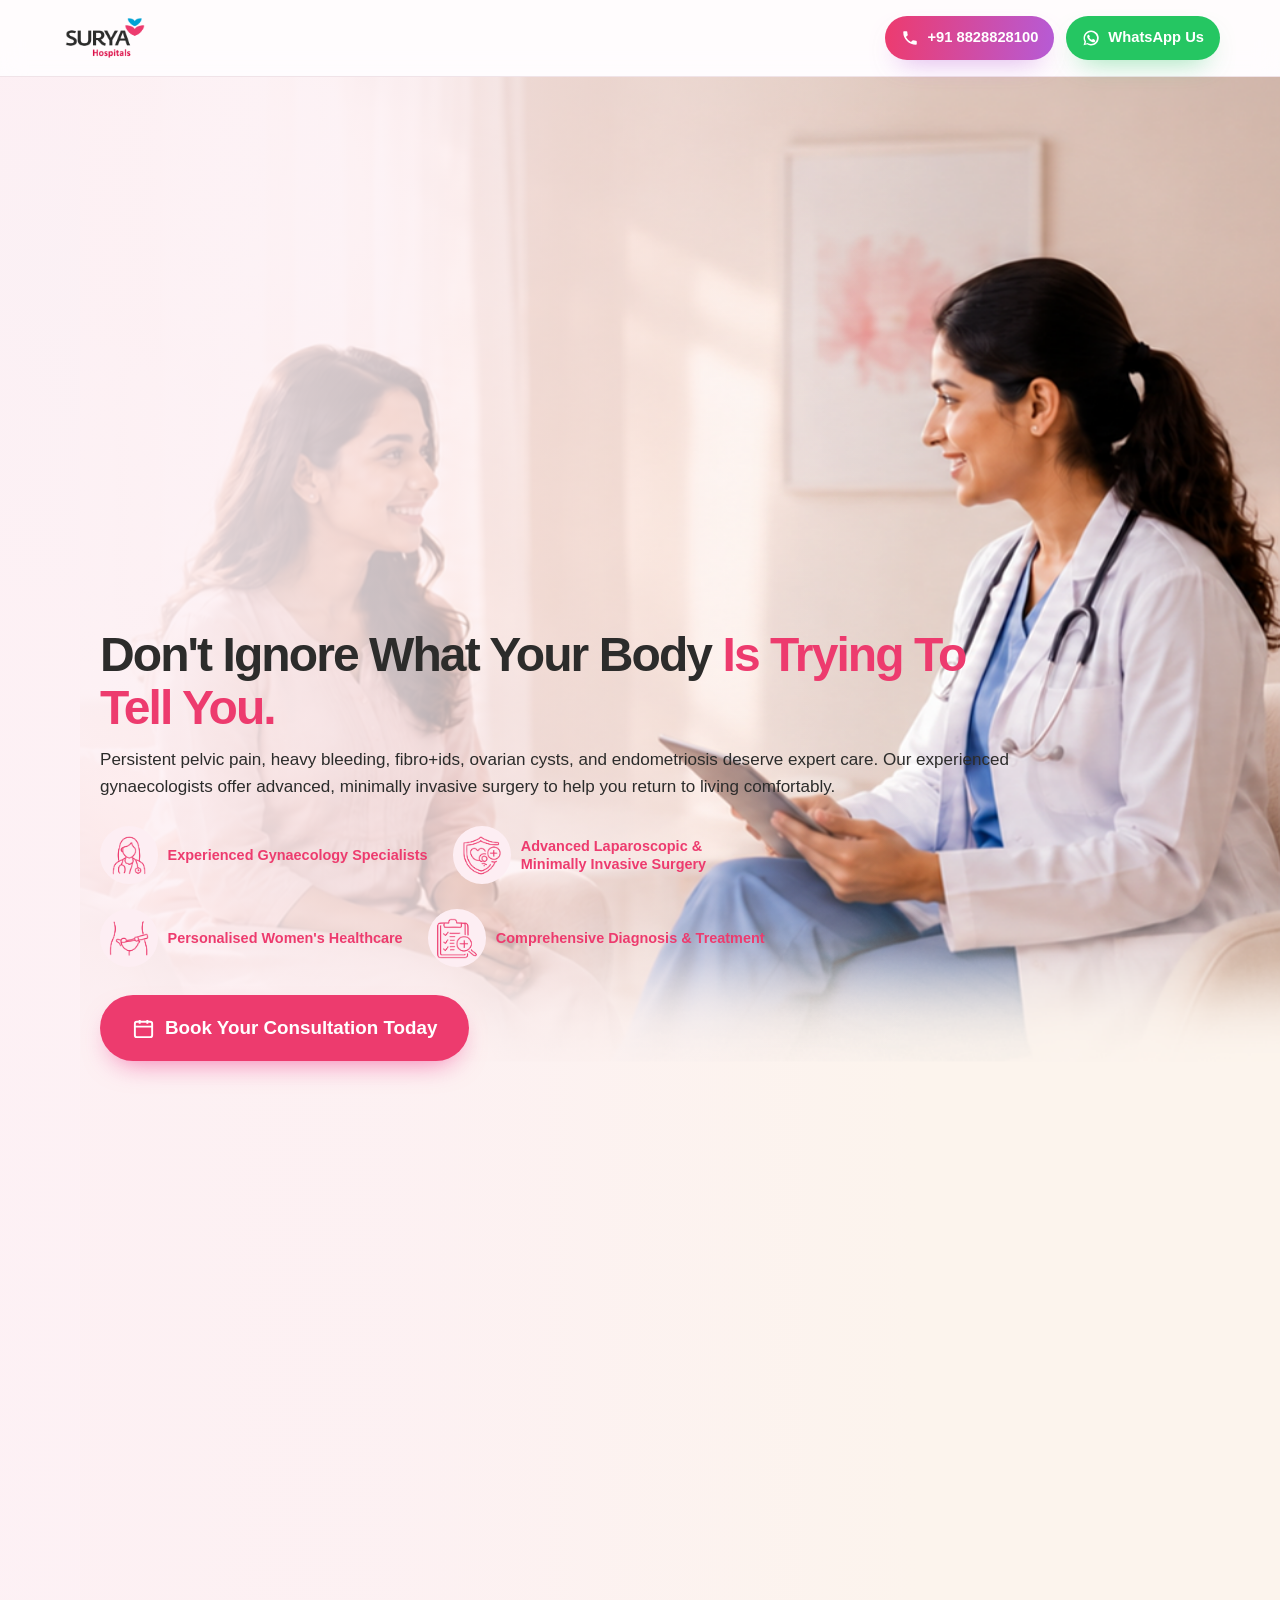
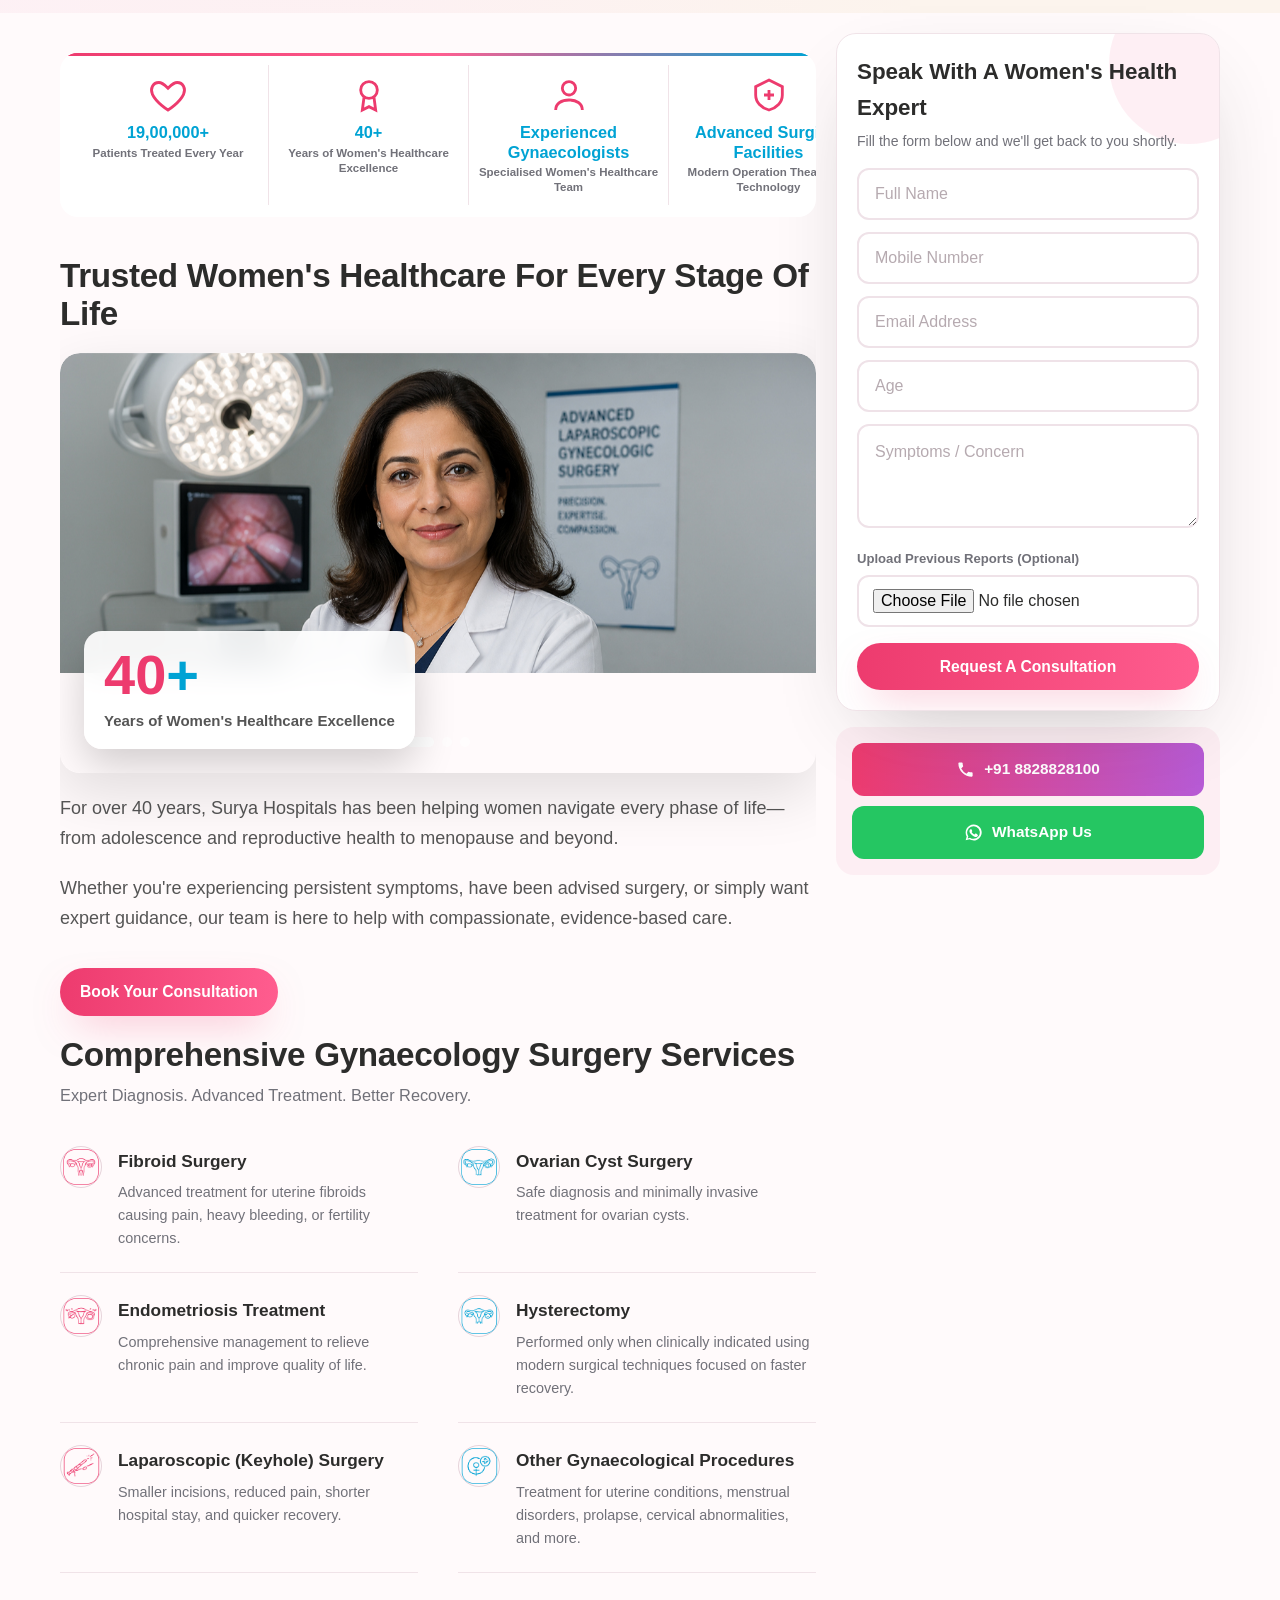
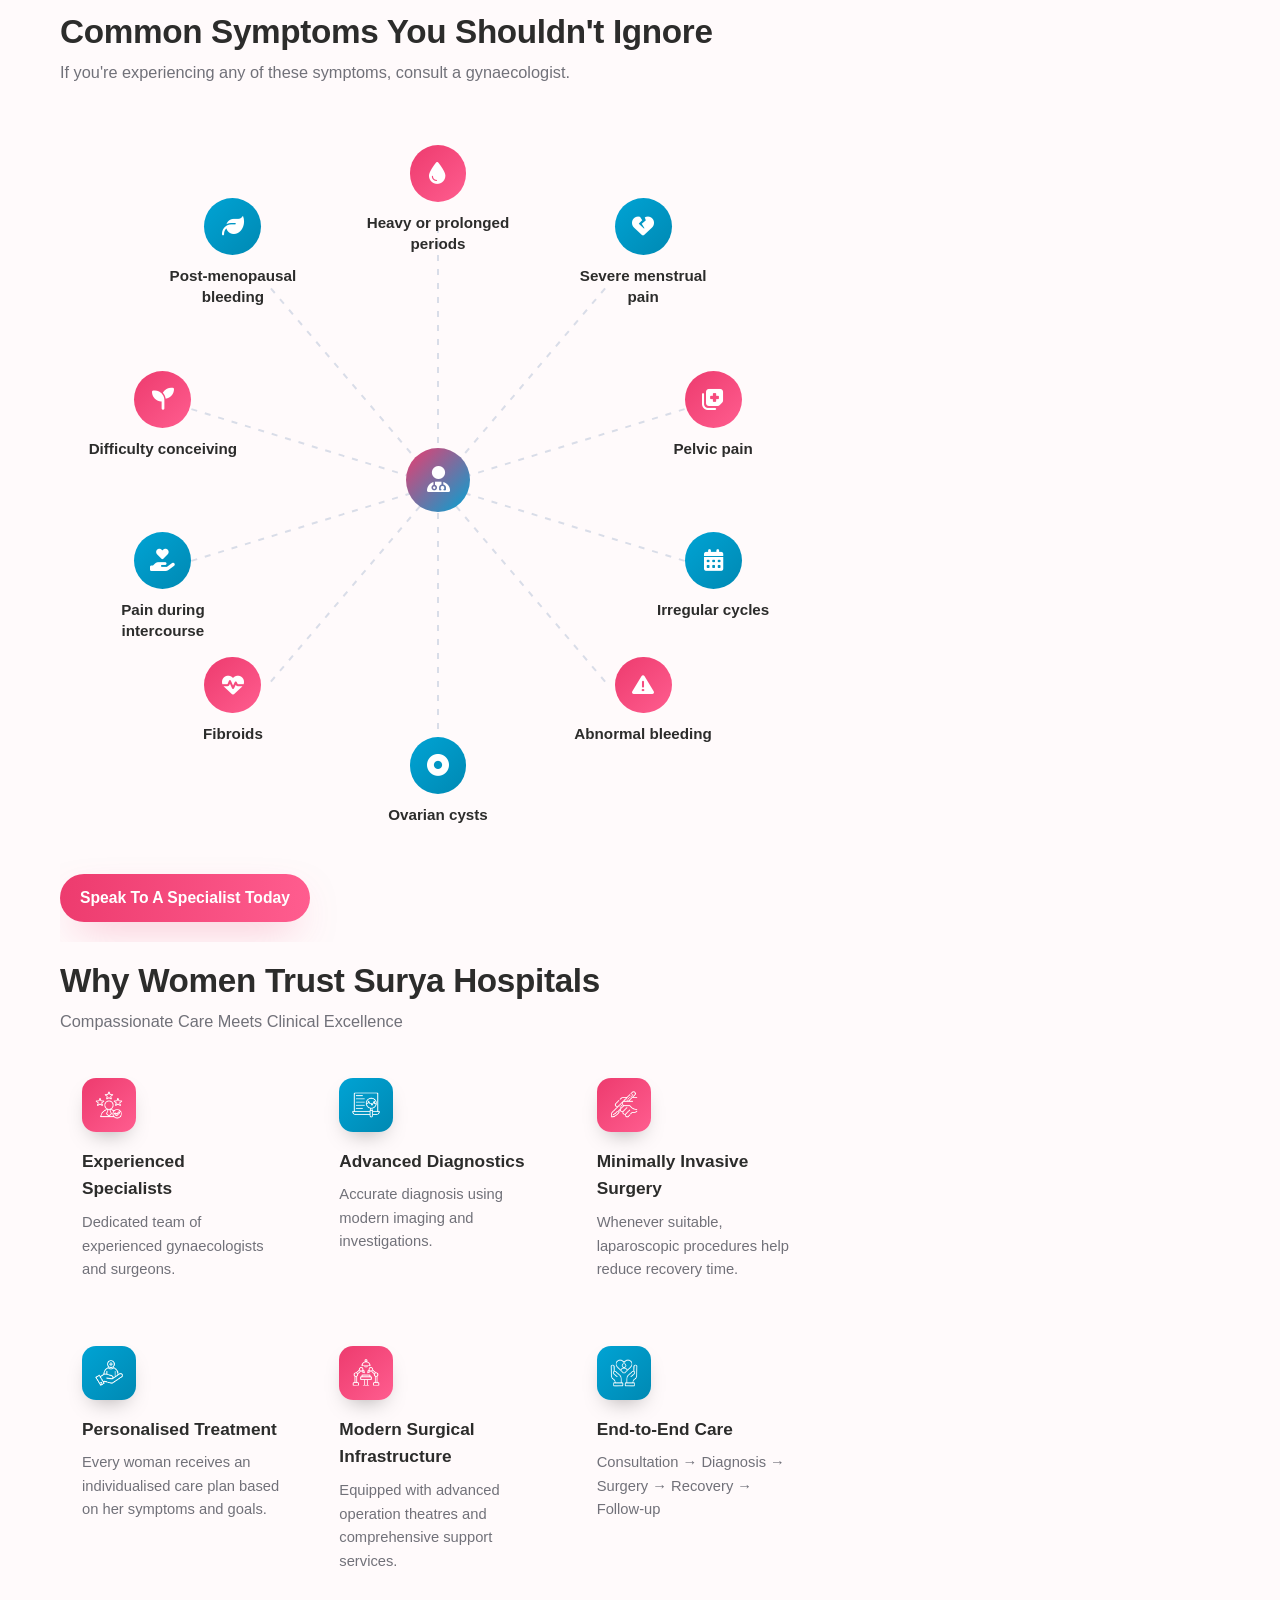
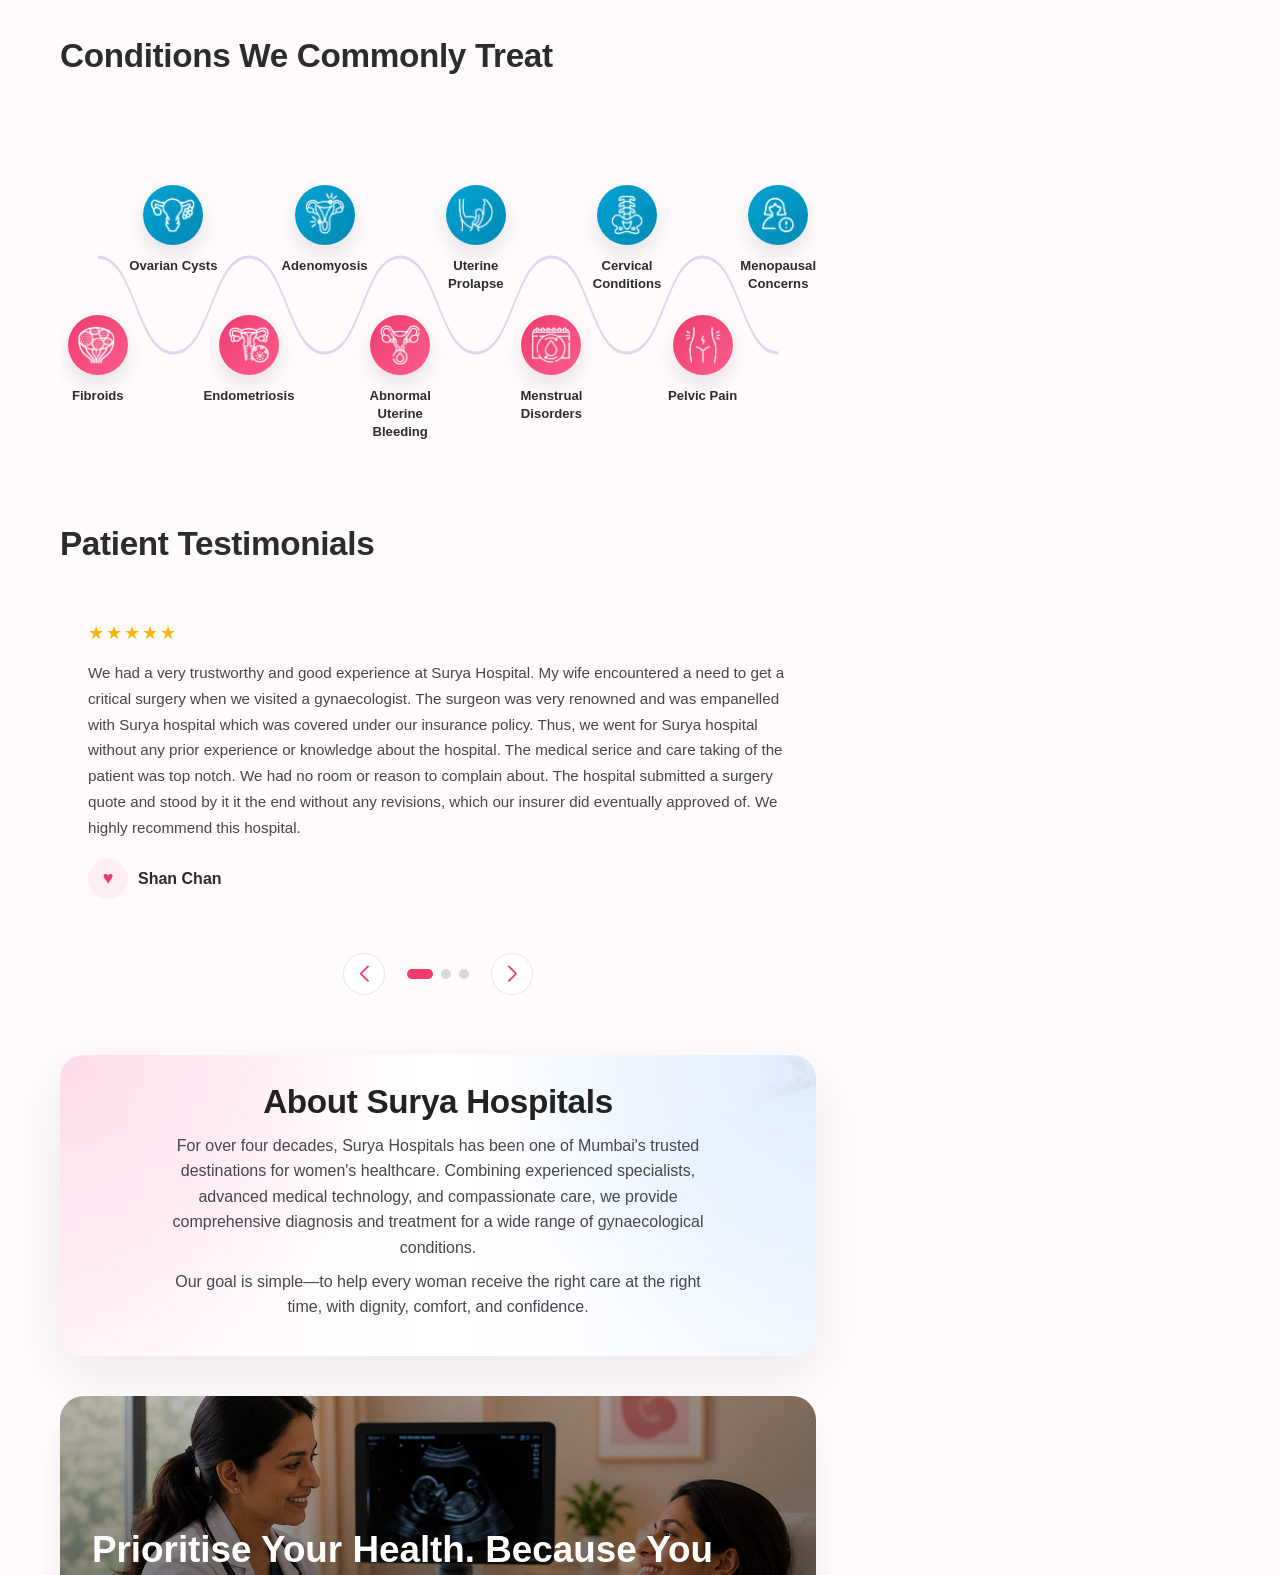
==== gynec-surgery/index.html @ 72f58043 "mobile update" ====
<!DOCTYPE html>
<html lang="en">

<head>
    <meta charset="UTF-8" />
    <meta name="viewport" content="width=device-width, initial-scale=1.0" />
    <title>Surya Hospitals — Gynaecology Surgery in Mumbai</title>
    <meta name="description"
        content="Expert gynaecology surgery at Surya Hospitals Mumbai. Advanced laparoscopic and minimally invasive treatment for fibroids, ovarian cysts, endometriosis and more. Book your consultation." />

    <link rel="preconnect" href="https://fonts.googleapis.com" />
    <link rel="preconnect" href="https://fonts.gstatic.com" crossorigin />
    <link
        href="https://fonts.googleapis.com/css2?family=Fraunces:opsz,wght@9..144,400;9..144,500;9..144,600;9..144,700&family=Plus+Jakarta+Sans:wght@400;500;600;700;800&display=swap"
        rel="stylesheet" />
    <link rel="stylesheet" href="https://cdn.jsdelivr.net/npm/swiper@11/swiper-bundle.min.css" />
    <link rel="stylesheet" href="https://cdnjs.cloudflare.com/ajax/libs/font-awesome/6.7.2/css/all.min.css">
    <link rel="stylesheet" href="css/styles.css" />
</head>

<body>

    <!-- ============ HEADER ============ -->
    <header class="site-header" id="top">
        <div class="container site-header__inner">
            <a href="#top" class="brand" aria-label="Surya Hospitals home">
                <img src="assets/Surya-Logo-Color.png" alt="Surya Hospitals" class="brand__logo"
                    onerror="this.style.display='none';this.nextElementSibling.style.display='flex';" />
                <span class="brand__fallback" aria-hidden="true">SURYA<small>HOSPITALS</small></span>
            </a>

            <div class="site-header__actions">
                <a href="tel:+918828828100" class="hbtn hbtn--call">
                    <svg viewBox="0 0 24 24" fill="currentColor" aria-hidden="true">
                        <path
                            d="M6.6 10.8a15.6 15.6 0 006.6 6.6l2.2-2.2c.3-.3.7-.4 1-.2 1.1.4 2.3.6 3.6.6.6 0 1 .4 1 1V20c0 .6-.4 1-1 1A17 17 0 013 4c0-.6.4-1 1-1h3.4c.6 0 1 .4 1 1 0 1.3.2 2.5.6 3.6.1.4 0 .8-.3 1l-2.1 2.2z" />
                    </svg>
                    <span>+91 8828828100</span>
                </a>
                <a href="https://wa.me/918828828100?text=Hi,%20I%20would%20like%20more%20information%20about%20your%20gynaecology%20services"
                    target="_blank" rel="noopener" class="hbtn hbtn--wa">
                    <svg viewBox="0 0 24 24" fill="currentColor" aria-hidden="true">
                        <path
                            d="M12 2a10 10 0 00-8.6 15l-1.3 4.7 4.8-1.3A10 10 0 1012 2zm0 18a8 8 0 01-4.1-1.1l-.3-.2-2.9.8.8-2.8-.2-.3A8 8 0 1112 20zm4.6-6c-.3-.1-1.5-.7-1.7-.8-.2-.1-.4-.1-.6.1-.2.3-.6.8-.8 1-.1.1-.3.2-.5.1a6.5 6.5 0 01-3.2-2.8c-.2-.4.2-.4.6-1.2.1-.1 0-.3 0-.4l-.8-1.8c-.2-.5-.4-.4-.6-.4h-.5c-.2 0-.4.1-.7.3a3 3 0 00-.9 2.2c0 1.3 1 2.6 1.1 2.7.1.2 1.9 2.9 4.6 4 1.7.7 2.3.8 3.1.7.5-.1 1.5-.6 1.7-1.2.2-.6.2-1.1.1-1.2 0-.1-.2-.2-.4-.3z" />
                    </svg>
                    <span>WhatsApp Us</span>
                </a>
            </div>
        </div>
    </header>

    <!-- ============ HERO ============ -->
    <section class="promo-hero">
        <picture class="promo-hero__media">
            <source media="(max-width: 640px)" srcset="assets/Gynec_Surgery_banner_mobile.png">

            <img class="promo-hero__img" src="assets/Gynec_Surgery_banner.jpg"
                alt="Gynaecology care at Surya Hospitals">
        </picture>
        <div class="promo-hero__scrim"></div>

        <div class="promo-hero__content">
            <h1 class="promo-hero__title">
                Don't Ignore What Your Body
                <span class="promo-hero__title-accent">Is Trying To Tell You.</span>
            </h1>

            <p class="promo-hero__lead">

                Persistent pelvic pain, heavy bleeding, fibro+ids, ovarian cysts, and endometriosis deserve expert care.
                Our experienced gynaecologists offer advanced, minimally invasive surgery to help you return to living
                comfortably.
            </p>





            <ul class="promo-pills" role="list">
                <li class="promo-pill">
                    <span class="promo-pill__icon">
                        <!-- Replace with your own icon: assets/icon-post-delivery.png -->
                        <img src="assets/Surya_Gynaecology_Icons-01.png" alt="" />
                    </span>
                    <span class="promo-pill__body">
                        <span class="promo-pill__val">Experienced Gynaecology Specialists</span>

                    </span>
                </li>

                <li class="promo-pill">
                    <span class="promo-pill__icon">
                        <!-- Replace with your own icon: assets/icon-room-upgrade.png -->
                        <img src="assets/Surya_Gynaecology_Icons-02.png" alt="" />
                    </span>
                    <span class="promo-pill__body">
                        <span class="promo-pill__val">Advanced Laparoscopic &amp; <br> Minimally Invasive Surgery</span>

                    </span>
                </li>

                <li class="promo-pill">
                    <span class="promo-pill__icon">
                        <!-- Replace with your own icon: assets/icon-antenatal.png -->
                        <img src="assets/Surya_Gynaecology_Icons-03.png" alt="" />
                    </span>
                    <span class="promo-pill__body">
                        <span class="promo-pill__val">Personalised Women's Healthcare</span>

                    </span>
                </li>
                <li class="promo-pill">
                    <span class="promo-pill__icon">
                        <!-- Replace with your own icon: assets/icon-antenatal.png -->
                        <img src="assets/Surya_Gynaecology_Icons-04.png" alt="" />
                    </span>
                    <span class="promo-pill__body">
                        <span class="promo-pill__val">Comprehensive Diagnosis &amp; Treatment</span>

                    </span>
                </li>
            </ul>





            <a href="#lead-form" class="promo-hero__cta">
                <svg viewBox="0 0 24 24" fill="none" stroke="currentColor" stroke-width="2" aria-hidden="true">
                    <rect x="3" y="5" width="18" height="16" rx="2" />
                    <path d="M3 10h18M8 3v4M16 3v4" />
                </svg>
                Book Your Consultation Today
            </a>
        </div>
    </section>

    <!-- ============ LAYOUT: content left, sticky form right ============ -->
    <div class="container layout">

        <!-- BOOKING FORM -->
        <aside class="layout__aside">
            <div class="sticky-wrap">
                <div class="form-card" id="lead-form">
                    <div class="form-card__head">
                        <h2 class="form-card__title">Speak With A Women's Health Expert</h2>
                        <p class="form-card__sub">Fill the form below and we'll get back to you shortly.</p>
                    </div>

                    <form id="leadForm" class="lead-form" method="post" action="process.php">
                        <div class="field">
                            <input type="text" name="name" placeholder="Full Name" autocomplete="name" required />
                        </div>
                        <div class="field">
                            <input type="tel" name="phone" placeholder="Mobile Number" inputmode="numeric"
                                autocomplete="tel" pattern="[0-9+\s-]{10,15}" required />
                        </div>
                        <div class="field">
                            <input type="email" name="email" placeholder="Email Address" autocomplete="email"
                                required />
                        </div>
                        <div class="field">
                            <input type="number" name="age" placeholder="Age" min="1" max="120" inputmode="numeric" />
                        </div>
                        <div class="field">
                            <textarea name="symptoms" rows="3" placeholder="Symptoms / Concern"></textarea>
                        </div>
                        <div class="field">
                            <label class="field__label" for="reports">Upload Previous Reports (Optional)</label>
                            <input id="reports" type="file" name="reports" accept=".pdf,.jpg,.jpeg,.png,.doc,.docx" />
                        </div>
                        <button type="submit" name="en" class="btn btn--primary btn--block">Request A
                            Consultation</button>
                    </form>
                </div>

                <div class="contact-stack">
                    <a href="tel:+918828828100" class="contact-btn contact-btn--call">
                        <svg viewBox="0 0 24 24" fill="currentColor" aria-hidden="true">
                            <path
                                d="M6.6 10.8a15.6 15.6 0 006.6 6.6l2.2-2.2c.3-.3.7-.4 1-.2 1.1.4 2.3.6 3.6.6.6 0 1 .4 1 1V20c0 .6-.4 1-1 1A17 17 0 013 4c0-.6.4-1 1-1h3.4c.6 0 1 .4 1 1 0 1.3.2 2.5.6 3.6.1.4 0 .8-.3 1l-2.1 2.2z" />
                        </svg>
                        +91 8828828100
                    </a>
                    <a href="https://wa.me/918828828100?text=Hi,%20I%20would%20like%20more%20information%20about%20your%20gynaecology%20services"
                        target="_blank" rel="noopener" class="contact-btn contact-btn--wa">
                        <svg viewBox="0 0 24 24" fill="currentColor" aria-hidden="true">
                            <path
                                d="M12 2a10 10 0 00-8.6 15l-1.3 4.7 4.8-1.3A10 10 0 1012 2zm0 18a8 8 0 01-4.1-1.1l-.3-.2-2.9.8.8-2.8-.2-.3A8 8 0 1112 20zm4.6-6c-.3-.1-1.5-.7-1.7-.8-.2-.1-.4-.1-.6.1-.2.3-.6.8-.8 1-.1.1-.3.2-.5.1a6.5 6.5 0 01-3.2-2.8c-.2-.4.2-.4.6-1.2.1-.1 0-.3 0-.4l-.8-1.8c-.2-.5-.4-.4-.6-.4h-.5c-.2 0-.4.1-.7.3a3 3 0 00-.9 2.2c0 1.3 1 2.6 1.1 2.7.1.2 1.9 2.9 4.6 4 1.7.7 2.3.8 3.1.7.5-.1 1.5-.6 1.7-1.2.2-.6.2-1.1.1-1.2 0-.1-.2-.2-.4-.3z" />
                        </svg>
                        WhatsApp Us
                    </a>
                </div>
            </div>
        </aside>

        <section class="stats" aria-label="Trusted by women across Mumbai">
            <div class="stat">
                <span class="stat__icon"><svg viewBox="0 0 24 24" fill="none" stroke="currentColor" stroke-width="1.7">
                        <path
                            d="M12 21s-7-4.35-9.33-9.4C1.1 8.1 3 4.5 6.5 4.5 8.7 4.5 10 6 12 8c2-2 3.3-3.5 5.5-3.5 3.5 0 5.4 3.6 3.83 7.1C19 16.65 12 21 12 21z" />
                    </svg></span>
                <span class="stat__content"><span class="stat__num">19,00,000+</span><span class="stat__lbl">Patients
                        Treated Every Year</span></span>
            </div>
            <div class="stat">
                <span class="stat__icon"><svg viewBox="0 0 24 24" fill="none" stroke="currentColor" stroke-width="1.7">
                        <circle cx="12" cy="9" r="5" />
                        <path d="M9 13.5 8 21l4-2 4 2-1-7.5" />
                    </svg></span>
                <span class="stat__content"><span class="stat__num">40+</span><span class="stat__lbl">Years of Women's
                        Healthcare Excellence</span></span>
            </div>
            <div class="stat">
                <span class="stat__icon"><svg viewBox="0 0 24 24" fill="none" stroke="currentColor" stroke-width="1.7">
                        <circle cx="12" cy="8" r="4" />
                        <path d="M4 21c0-4 3.6-6 8-6s8 2 8 6" />
                    </svg></span>
                <span class="stat__content"><span class="stat__num">Experienced Gynaecologists</span><span
                        class="stat__lbl">Specialised Women's Healthcare Team</span></span>
            </div>
            <div class="stat">
                <span class="stat__icon"><svg viewBox="0 0 24 24" fill="none" stroke="currentColor" stroke-width="1.7">
                        <path d="M12 3l8 4v5c0 4.4-3.4 7.7-8 9-4.6-1.3-8-4.6-8-9V7l8-4z" />
                        <path d="M12 9v6M9 12h6" />
                    </svg></span>
                <span class="stat__content"><span class="stat__num">Advanced Surgical Facilities</span><span
                        class="stat__lbl">Modern Operation Theatres &amp; Technology</span></span>
            </div>
            <div class="stat">
                <span class="stat__icon"><svg viewBox="0 0 24 24" fill="none" stroke="currentColor" stroke-width="1.7">
                        <path
                            d="M12 21s-7-4.35-9.33-9.4C1.1 8.1 3 4.5 6.5 4.5 8.7 4.5 10 6 12 8c2-2 3.3-3.5 5.5-3.5 3.5 0 5.4 3.6 3.83 7.1C19 16.65 12 21 12 21z" />
                    </svg></span>
                <span class="stat__content"><span class="stat__num">Personalised Treatment Plans</span><span
                        class="stat__lbl">Because Every Woman Is Different</span></span>
            </div>
            <div class="stat">
                <span class="stat__icon"><svg viewBox="0 0 24 24" fill="none" stroke="currentColor" stroke-width="1.7">
                        <circle cx="12" cy="12" r="9" />
                        <path d="M8 12l2.5 2.5L16 9" />
                    </svg></span>
                <span class="stat__content"><span class="stat__num">Comprehensive Care</span><span
                        class="stat__lbl">Diagnosis • Surgery • Recovery</span></span>
            </div>
        </section>
        <!-- TRUSTED FOR EVERY STAGE -->
        <section class="block bg-host" id="about-stage">
            <img src="assets/Surya Logo-05.png" class="bg-item bg-item-2" alt="" aria-hidden="true"
                onerror="this.remove()">

            <h2 class="section-title">Trusted Women's Healthcare For Every Stage Of Life</h2>

            <div class="why-grid">
                <div class="why-media">
                    <div class="swiper whySwiper">
                        <div class="swiper-wrapper">
                            <div class="swiper-slide">
                                <img src="assets/Gynec_Surgery_banner_images_1.jpg"
                                    alt="Women's healthcare at Surya Hospitals"
                                    onerror="if(!this.dataset.fb){this.dataset.fb=1;this.src='https://picsum.photos/seed/gyn1/1000/720';}" />
                            </div>
                            <div class="swiper-slide">
                                <img src="assets/Gynec_Surgery_banner_images_2.jpg" alt="Gynaecology consultation"
                                    onerror="if(!this.dataset.fb){this.dataset.fb=1;this.src='https://picsum.photos/seed/gyn2/1000/720';}" />
                            </div>
                            <div class="swiper-slide">
                                <img src="assets/Gynec_Surgery_banner_images_3.jpg" alt="Surgical care"
                                    onerror="if(!this.dataset.fb){this.dataset.fb=1;this.src='https://picsum.photos/seed/gyn3/1000/720';}" />
                            </div>
                        </div>
                        <div class="swiper-pagination why-pagination"></div>
                    </div>
                    <div class="why-media__badge">
                        <span class="why-media__big">40<span>+</span></span>
                        <span class="why-media__cap">Years of Women's Healthcare Excellence</span>
                    </div>
                </div>

                <div class="why-copy">
                    <p class="prose">For over 40 years, Surya Hospitals has been helping women navigate every phase of
                        life—from adolescence and reproductive health to menopause and beyond.</p>
                    <p class="prose">Whether you're experiencing persistent symptoms, have been advised surgery, or
                        simply
                        want expert guidance, our team is here to help with compassionate, evidence-based care.</p>
                </div>
            </div>
        </section>

        <!-- TRUST STATS -->


        <div class="" style="margin-top: -25px;">
            <a href="#lead-form" class="btn btn--primary cta-left js-scroll">Book Your Consultation</a>
        </div>

        <!-- SERVICES -->
        <section class="block" id="services">
            <h2 class="section-title">Comprehensive Gynaecology Surgery Services</h2>
            <p class="section-sub">Expert Diagnosis. Advanced Treatment. Better Recovery.</p>

            <div class="services-list">
                <article class="service-row">
                    <span class="service-row__icon">
                        <img src="assets/icon-07.png" alt="Fibroid Surgery Icon"
                            style="width:52px;height:52px;object-fit:contain;display:block;">
                    </span>

                    <div class="service-row__body">
                        <h3>Fibroid Surgery</h3>
                        <p>Advanced treatment for uterine fibroids causing pain, heavy bleeding, or fertility concerns.
                        </p>
                    </div>
                </article>

                <article class="service-row">
                    <span class="service-row__icon">
                        <img src="assets/icon-08.png" alt="Ovarian Cyst Surgery Icon"
                            style="width:52px;height:52px;object-fit:contain;display:block;">
                    </span>

                    <div class="service-row__body">
                        <h3>Ovarian Cyst Surgery</h3>
                        <p>Safe diagnosis and minimally invasive treatment for ovarian cysts.</p>
                    </div>
                </article>

                <article class="service-row">
                    <span class="service-row__icon">
                        <img src="assets/icon-09.png" alt="Endometriosis Treatment Icon"
                            style="width:52px;height:52px;object-fit:contain;display:block;">
                    </span>

                    <div class="service-row__body">
                        <h3>Endometriosis Treatment</h3>
                        <p>Comprehensive management to relieve chronic pain and improve quality of life.</p>
                    </div>
                </article>

                <article class="service-row">
                    <span class="service-row__icon">
                        <img src="assets/icon-10.png" alt="Hysterectomy Icon"
                            style="width:52px;height:52px;object-fit:contain;display:block;">
                    </span>

                    <div class="service-row__body">
                        <h3>Hysterectomy</h3>
                        <p>Performed only when clinically indicated using modern surgical techniques focused on faster
                            recovery.</p>
                    </div>
                </article>

                <article class="service-row">
                    <span class="service-row__icon">
                        <img src="assets/icon-11.png" alt="Laparoscopic Surgery Icon"
                            style="width:52px;height:52px;object-fit:contain;display:block;">
                    </span>

                    <div class="service-row__body">
                        <h3>Laparoscopic (Keyhole) Surgery</h3>
                        <p>Smaller incisions, reduced pain, shorter hospital stay, and quicker recovery.</p>
                    </div>
                </article>

                <article class="service-row">
                    <span class="service-row__icon">
                        <img src="assets/icon-12.png" alt="Other Gynaecological Procedures Icon"
                            style="width:52px;height:52px;object-fit:contain;display:block;">
                    </span>

                    <div class="service-row__body">
                        <h3>Other Gynaecological Procedures</h3>
                        <p>Treatment for uterine conditions, menstrual disorders, prolapse, cervical abnormalities, and
                            more.</p>
                    </div>
                </article>
            </div>
        </section>

        <!-- COMMON SYMPTOMS -->
        <!-- Font Awesome -->
        <link rel="stylesheet" href="https://cdnjs.cloudflare.com/ajax/libs/font-awesome/6.7.2/css/all.min.css">

        <section class="block symptoms-radial" id="symptoms">


            <h2 class="section-title">
                Common Symptoms You Shouldn't Ignore
            </h2>

            <p class="section-sub">
                If you're experiencing any of these symptoms, consult a gynaecologist.
            </p>

            <div class="radial-wrapper">

                <!-- SVG CONNECTORS -->
                <svg class="radial-lines" viewBox="0 0 700 700">

                    <line x1="350" y1="350" x2="350" y2="90" />
                    <line x1="350" y1="350" x2="520" y2="150" />
                    <line x1="350" y1="350" x2="610" y2="270" />
                    <line x1="350" y1="350" x2="610" y2="430" />
                    <line x1="350" y1="350" x2="520" y2="550" />

                    <line x1="350" y1="350" x2="350" y2="610" />
                    <line x1="350" y1="350" x2="180" y2="550" />
                    <line x1="350" y1="350" x2="90" y2="430" />
                    <line x1="350" y1="350" x2="90" y2="270" />
                    <line x1="350" y1="350" x2="180" y2="150" />

                </svg>

                <!-- CENTER -->


                <div class="center-node">
                    <div class="center-icon">
                        <i class="fa-solid fa-user-doctor"></i>
                    </div>
                    <!-- <h3>Consult A Specialist</h3>
                    <p>We're here to help</p> -->
                </div>

                <!-- 1 -->

                <div class="symptom s1">
                    <div class="icon pink">
                        <i class="fa-solid fa-droplet"></i>
                    </div>
                    <span>Heavy or prolonged periods</span>
                </div>

                <!--2-->

                <div class="symptom s2">
                    <div class="icon blue">
                        <i class="fa-solid fa-heart-crack"></i>
                    </div>
                    <span>Severe menstrual pain</span>
                </div>

                <!--3-->

                <div class="symptom s3">
                    <div class="icon pink">
                        <i class="fa-solid fa-notes-medical"></i>
                    </div>
                    <span>Pelvic pain</span>
                </div>

                <!--4-->

                <div class="symptom s4">
                    <div class="icon blue">
                        <i class="fa-solid fa-calendar-days"></i>
                    </div>
                    <span>Irregular cycles</span>
                </div>

                <!--5-->

                <div class="symptom s5">
                    <div class="icon pink">
                        <i class="fa-solid fa-triangle-exclamation"></i>
                    </div>
                    <span>Abnormal bleeding</span>
                </div>

                <!--6-->

                <div class="symptom s6">
                    <div class="icon blue">
                        <i class="fa-solid fa-circle-dot"></i>
                    </div>
                    <span>Ovarian cysts</span>
                </div>

                <!--7-->

                <div class="symptom s7">
                    <div class="icon pink">
                        <i class="fa-solid fa-heart-pulse"></i>
                    </div>
                    <span>Fibroids</span>
                </div>

                <!--8-->

                <div class="symptom s8">
                    <div class="icon blue">
                        <i class="fa-solid fa-hand-holding-heart"></i>
                    </div>
                    <span>Pain during intercourse</span>
                </div>

                <!--9-->

                <div class="symptom s9">
                    <div class="icon pink">
                        <i class="fa-solid fa-seedling"></i>
                    </div>
                    <span>Difficulty conceiving</span>
                </div>

                <!--10-->

                <div class="symptom s10">
                    <div class="icon blue">
                        <i class="fa-solid fa-leaf"></i>
                    </div>
                    <span>Post-menopausal bleeding</span>
                </div>

            </div>

            <a href="#lead-form" class="btn btn--primary js-scroll" style="margin-top:-25px;">
                Speak To A Specialist Today
            </a>

        </section>

        <!-- WHY WOMEN TRUST -->
        <section class="block" id="why-trust">
            <h2 class="section-title">Why Women Trust Surya Hospitals</h2>
            <p class="section-sub">Compassionate Care Meets Clinical Excellence</p>
            <div class="trust-grid">
                <article class="trust-card">
                    <span class="trust-card__icon">
                        <img src="assets/white_icons-01.png" alt="Experienced Specialists"
                            style="width:32px;height:32px;object-fit:contain;display:block;">
                    </span>
                    <h3>Experienced Specialists</h3>
                    <p>Dedicated team of experienced gynaecologists and surgeons.</p>
                </article>

                <article class="trust-card">
                    <span class="trust-card__icon">
                        <img src="assets/white_icons-02.png" alt="Advanced Diagnostics"
                            style="width:32px;height:32px;object-fit:contain;display:block;">
                    </span>
                    <h3>Advanced Diagnostics</h3>
                    <p>Accurate diagnosis using modern imaging and investigations.</p>
                </article>

                <article class="trust-card">
                    <span class="trust-card__icon">
                        <img src="assets/white_icons-03.png" alt="Minimally Invasive Surgery"
                            style="width:32px;height:32px;object-fit:contain;display:block;">
                    </span>
                    <h3>Minimally Invasive Surgery</h3>
                    <p>Whenever suitable, laparoscopic procedures help reduce recovery time.</p>
                </article>

                <article class="trust-card">
                    <span class="trust-card__icon">
                        <img src="assets/white_icons-04.png" alt="Personalised Treatment"
                            style="width:32px;height:32px;object-fit:contain;display:block;">
                    </span>
                    <h3>Personalised Treatment</h3>
                    <p>Every woman receives an individualised care plan based on her symptoms and goals.</p>
                </article>

                <article class="trust-card">
                    <span class="trust-card__icon">
                        <img src="assets/white_icons-05.png" alt="Modern Surgical Infrastructure"
                            style="width:32px;height:32px;object-fit:contain;display:block;">
                    </span>
                    <h3>Modern Surgical Infrastructure</h3>
                    <p>Equipped with advanced operation theatres and comprehensive support services.</p>
                </article>

                <article class="trust-card">
                    <span class="trust-card__icon">
                        <img src="assets/white_icons-06.png" alt="End-to-End Care"
                            style="width:32px;height:32px;object-fit:contain;display:block;">
                    </span>
                    <h3>End-to-End Care</h3>
                    <p>Consultation → Diagnosis → Surgery → Recovery → Follow-up</p>
                </article>
            </div>
        </section>

        <!-- CONDITIONS -->
        <!-- Font Awesome -->
        <link rel="stylesheet" href="https://cdnjs.cloudflare.com/ajax/libs/font-awesome/6.7.2/css/all.min.css" />

        <section class="block conditions-section" id="conditions">

            <h2 class="section-title">Conditions We Commonly Treat</h2>

            <div class="conditions-flow">
                <svg class="wave-line" viewBox="0 0 1000 200" preserveAspectRatio="none">
                    <path d="M50,70 C100,70 100,130 150,130 C200,130 200,70 250,70
                 C300,70 300,130 350,130 C400,130 400,70 450,70
                 C500,70 500,130 550,130 C600,130 600,70 650,70
                 C700,70 700,130 750,130 C800,130 800,70 850,70
                 C900,70 900,130 950,130" />
                </svg>

                <div class="condition-item">
                    <div class="condition-icon pink">
                        <img src="assets/Conditions_Icons-13.png" alt="Fibroids"
                            style="width:52px;height:52px;object-fit:contain;display:block;">
                    </div>
                    <h4>Fibroids</h4>
                </div>

                <div class="condition-item">
                    <div class="condition-icon blue">
                        <img src="assets/Conditions_Icons-14.png" alt="Ovarian Cysts"
                            style="width:52px;height:52px;object-fit:contain;display:block;">
                    </div>
                    <h4>Ovarian Cysts</h4>
                </div>

                <div class="condition-item">
                    <div class="condition-icon pink">
                        <img src="assets/Conditions_Icons-15.png" alt="Endometriosis"
                            style="width:52px;height:52px;object-fit:contain;display:block;">
                    </div>
                    <h4>Endometriosis</h4>
                </div>

                <div class="condition-item">
                    <div class="condition-icon blue">
                        <img src="assets/Conditions_Icons-16.png" alt="Adenomyosis"
                            style="width:52px;height:52px;object-fit:contain;display:block;">
                    </div>
                    <h4>Adenomyosis</h4>
                </div>

                <div class="condition-item">
                    <div class="condition-icon pink">
                        <img src="assets/Conditions_Icons-17.png" alt="Abnormal Uterine Bleeding"
                            style="width:52px;height:52px;object-fit:contain;display:block;">
                    </div>
                    <h4>Abnormal Uterine Bleeding</h4>
                </div>

                <div class="condition-item">
                    <div class="condition-icon blue">
                        <img src="assets/Conditions_Icons-18.png" alt="Uterine Prolapse"
                            style="width:52px;height:52px;object-fit:contain;display:block;">
                    </div>
                    <h4>Uterine Prolapse</h4>
                </div>

                <div class="condition-item">
                    <div class="condition-icon pink">
                        <img src="assets/Conditions_Icons-19.png" alt="Menstrual Disorders"
                            style="width:52px;height:52px;object-fit:contain;display:block;">
                    </div>
                    <h4>Menstrual Disorders</h4>
                </div>

                <div class="condition-item">
                    <div class="condition-icon blue">
                        <img src="assets/Conditions_Icons-20.png" alt="Cervical Conditions"
                            style="width:52px;height:52px;object-fit:contain;display:block;">
                    </div>
                    <h4>Cervical Conditions</h4>
                </div>

                <div class="condition-item">
                    <div class="condition-icon pink">
                        <img src="assets/Conditions_Icons-21.png" alt="Pelvic Pain"
                            style="width:52px;height:52px;object-fit:contain;display:block;">
                    </div>
                    <h4>Pelvic Pain</h4>
                </div>

                <div class="condition-item">
                    <div class="condition-icon blue">
                        <img src="assets/Conditions_Icons-22.png" alt="Menopausal Concerns"
                            style="width:52px;height:52px;object-fit:contain;display:block;">
                    </div>
                    <h4>Menopausal Concerns</h4>
                </div>
            </div>

        </section>

        <!-- TESTIMONIALS -->
        <section class="block bg-host bg-host--dark" id="testimonials">
            <img src="assets/Surya Logo-04.png" class="bg-item bg-item-4" alt="" aria-hidden="true"
                onerror="this.remove()">

            <h2 class="section-title">Patient Testimonials</h2>

            <div class="swiper testimonialSwiper">
                <div class="swiper-wrapper">
                    <div class="swiper-slide">
                        <article class="tcard">
                            <div class="tcard__stars">★★★★★</div>
                            <blockquote class="testimonial-text">
                                We had a very trustworthy and good experience at Surya Hospital. My wife encountered a
                                need to get a critical surgery when we visited a gynaecologist. The surgeon was very
                                renowned and was empanelled with Surya hospital which was covered under our insurance
                                policy. Thus, we went for Surya hospital without any prior experience or knowledge about
                                the hospital. The medical serice and care taking of the patient was top notch. We had no
                                room or reason to complain about. The hospital submitted a surgery quote and stood by it
                                it the end without any revisions, which our insurer did eventually approved of. We
                                highly recommend this hospital.
                            </blockquote>
                            <figcaption>
                                <span class="tcard__avatar">♥</span>
                                Shan Chan
                            </figcaption>
                        </article>
                    </div>
                    <div class="swiper-slide">
                        <article class="tcard">
                            <div class="tcard__stars">★★★★★</div>
                            <blockquote class="testimonial-text">
                                Had the most amazing experience delivering my baby with Dr. Ami Surti. She’s fabulous at
                                her work and treat her patients like family. Me and my husband were always given right
                                direction right from conception, the whole journey was smooth and exciting for us.
                                Highly recommend her if you’re planning to conceive or looking for a gynaecologist
                            </blockquote>
                            <figcaption>
                                <span class="tcard__avatar">♥</span>
                                Manisha Khandelwal
                            </figcaption>
                        </article>
                    </div>
                    <div class="swiper-slide">
                        <article class="tcard">
                            <div class="tcard__stars">★★★★★</div>
                            <blockquote class="testimonial-text">
                                I had a wonderful experience with Dr. Ami at Surya Hospital throughput my pregnancy and
                                delivery. Her medical expertise along with compassion made me feel at ease throughout my
                                pregnancy. Her team at Surya Hospital was also very good and helped create a positive
                                birth experience for me. I am so grateful to have had her as my doctor and would highly
                                recommend her to anyone looking for an outstanding gynaecologist."
                            </blockquote>
                            <figcaption>
                                <span class="tcard__avatar">♥</span>
                                Aashlesha Pednekar
                            </figcaption>
                        </article>
                    </div>
                </div>

                <div class="testimonial-nav">
                    <div class="swiper-button-prev"></div>
                    <div class="swiper-pagination"></div>
                    <div class="swiper-button-next"></div>
                </div>
            </div>
        </section>

        <!-- FAQ -->


        <!-- ABOUT -->
        <section class="promise" id="about">
            <img src="assets/website banner image.jpg" class="bg-item bg-item-3" alt="" aria-hidden="true"
                onerror="this.remove()">
            <h2 class="section-title section-title--light">About Surya Hospitals</h2>
            <p class="promise__text">For over four decades, Surya Hospitals has been one of Mumbai's trusted
                destinations
                for women's healthcare. Combining experienced specialists, advanced medical technology, and
                compassionate
                care, we provide comprehensive diagnosis and treatment for a wide range of gynaecological conditions.
            </p>
            <p class="promise__text">Our goal is simple—to help every woman receive the right care at the right time,
                with
                dignity, comfort, and confidence.</p>
        </section>

        <!-- FINAL CTA -->

        <section class=" journey" style="margin-bottom: 36px;">
            <img src="assets/Gynec_Surgery_banner_images_5.jpg" alt="Surya Hospitals maternity facility"
                onerror="if(!this.dataset.fb){this.dataset.fb=1;this.src='https://picsum.photos/seed/suryajourney/1200/520';}else{this.remove();}" />
            <div class="journey__overlay">
                <h2>Prioritise Your Health. Because You Matter Too.</h2>
                <p>Don't ignore persistent symptoms or postpone your health. <br>
                    Schedule your consultation with our experienced gynaecology specialists and take
                    the
                    first step towards better health.
                </p>
                <a href="#lead-form" class="btn btn--primary js-scroll" style="display:block;width:fit-content;">
                    Book Your Consultation Today
                </a>
            </div>
        </section>


        <div class="faq-list">
            <details class="faq-item" name="faq" open>
                <summary>When should I consult a gynaecologist?</summary>
                <div class="faq-answer">
                    <p>If you experience persistent pelvic pain, irregular periods, abnormal bleeding, unusual
                        discharge, or any ongoing gynaecological concern, it's important to seek medical evaluation.
                    </p>
                </div>
            </details>
            <details class="faq-item" name="faq">
                <summary>Is laparoscopic surgery available?</summary>
                <div class="faq-answer">
                    <p>Yes. Our specialists perform minimally invasive laparoscopic procedures whenever clinically
                        appropriate.</p>
                </div>
            </details>
            <details class="faq-item" name="faq">
                <summary>Will surgery always be necessary?</summary>
                <div class="faq-answer">
                    <p>No. Many gynaecological conditions can be managed with medication or conservative treatment.
                        Surgery is recommended only when medically indicated.</p>
                </div>
            </details>
            <details class="faq-item" name="faq">
                <summary>How long does recovery usually take?</summary>
                <div class="faq-answer">
                    <p>Recovery depends on the type of procedure performed. Your doctor will guide you on expected
                        recovery and follow-up care.</p>
                </div>
            </details>
            <details class="faq-item" name="faq">
                <summary>Do I need previous reports?</summary>
                <div class="faq-answer">
                    <p>If available, bring your ultrasound, blood tests, or previous medical records to help our
                        specialists assess your condition.</p>
                </div>
            </details>
        </div>
    </div>

    <!-- ============ FOOTER ============ -->
    <footer class="footer">
        <div class="container footer__inner">
            <div class="footer__left">
                <a href="#top" class="footer__logo-link" aria-label="Surya Hospitals home">
                    <img src="assets/footerlogo.png" alt="Surya Hospitals" class="footer__logo"
                        onerror="this.style.display='none';this.nextElementSibling.style.display='flex';" />
                    <span class="brand__fallback brand__fallback--footer"
                        aria-hidden="true">SURYA<small>HOSPITALS</small></span>
                </a>

                <h4 class="footer__title">Connect With Us</h4>

                <div class="footer__social">
                    <a href="https://www.facebook.com/suryahospitalsindia/" target="_blank" aria-label="Facebook"><i
                            class="fab fa-facebook-f"></i></a>
                    <a href="https://twitter.com/SuryaHospitals" target="_blank" aria-label="Twitter"><i
                            class="fab fa-x-twitter"></i></a>
                    <a href="https://www.instagram.com/suryahospitals/" target="_blank" aria-label="Instagram"><i
                            class="fab fa-instagram"></i></a>
                    <a href="https://www.youtube.com/channel/UCd4zax49Ge9KECO48XyruVA" target="_blank"
                        aria-label="YouTube"><i class="fab fa-youtube"></i></a>
                </div>
            </div>

            <div class="footer__right">
                <h3>Your Trusted Partner in Women &amp; Children's Healthcare</h3>
                <p class="footer__disclaimer">
                    Leaders in care and pioneers in innovation. Discover Surya Hospitals, Your Trusted Partner in Women
                    and Children's Healthcare. <br> Your health is our priority
                </p>
            </div>
        </div>

        <div class="footer__bottom">
            <div class="container">
                <p>© <span id="year"></span> Surya Hospitals. All rights reserved.</p>
            </div>
        </div>
    </footer>

    <!-- ============ MOBILE BOTTOM BAR ============ -->
    <nav class="mobilebar" aria-label="Quick actions">
        <a href="#lead-form" class="mobilebar__btn mobilebar__btn--enq js-scroll">
            <svg viewBox="0 0 24 24" fill="currentColor" aria-hidden="true">
                <path d="M4 4h16v12H7l-3 3z" />
            </svg>
            <span>Enquire</span>
        </a>
        <a href="https://wa.me/918828828100?text=Hi,%20I%20would%20like%20more%20information%20about%20your%20gynaecology%20services"
            target="_blank" rel="noopener" class="mobilebar__btn mobilebar__btn--wa">
            <svg viewBox="0 0 24 24" fill="currentColor" aria-hidden="true">
                <path
                    d="M12 2a10 10 0 00-8.6 15l-1.3 4.7 4.8-1.3A10 10 0 1012 2zm4.6 12c-.3-.1-1.5-.7-1.7-.8-.2-.1-.4-.1-.6.1-.2.3-.6.8-.8 1-.1.1-.3.2-.5.1a6.5 6.5 0 01-3.2-2.8c-.2-.4.2-.4.6-1.2.1-.1 0-.3 0-.4l-.8-1.8c-.2-.5-.4-.4-.6-.4h-.5c-.2 0-.4.1-.7.3a3 3 0 00-.9 2.2c0 1.3 1 2.6 1.1 2.7.1.2 1.9 2.9 4.6 4 1.7.7 2.3.8 3.1.7.5-.1 1.5-.6 1.7-1.2.2-.6.2-1.1.1-1.2z" />
            </svg>
            <span>WhatsApp</span>
        </a>
        <a href="tel:+918828828100" class="mobilebar__btn mobilebar__btn--call">
            <svg viewBox="0 0 24 24" fill="currentColor" aria-hidden="true">
                <path
                    d="M6.6 10.8a15.6 15.6 0 006.6 6.6l2.2-2.2c.3-.3.7-.4 1-.2 1.1.4 2.3.6 3.6.6.6 0 1 .4 1 1V20c0 .6-.4 1-1 1A17 17 0 013 4c0-.6.4-1 1-1h3.4c.6 0 1 .4 1 1 0 1.3.2 2.5.6 3.6.1.4 0 .8-.3 1l-2.1 2.2z" />
            </svg>
            <span>Call</span>
        </a>
    </nav>

    <script src="https://cdn.jsdelivr.net/npm/swiper@11/swiper-bundle.min.js"></script>
    <script src="js/script.js"></script>
</body>

</html>
---- gynec-surgery/css/styles.css ----
/* ============================================================
   SURYA HOSPITALS — Gynaecology Surgery landing page
   Reuses the maternity theme tokens & components.
   Brand: Pink #ed3b6e · Blue #00a3d4 · Ink #2c2c2b · Font: Lato
   ============================================================ */

:root {
    --pink: #ed3b6e;
    --pink-2: #ff5d8f;
    --pink-dark: #c92d59;
    --pink-soft: #fdeef3;
    --pink-tint: #fbe3ec;
    --blue: #00a3d4;
    --blue-dark: #0089b3;
    --blue-soft: #e6f6fb;
    --green: #25c662;
    --green-dark: #1faa53;
    --ink: #2c2c2b;
    --ink-soft: #46464a;
    --muted: #717179;
    --bg: #fffafb;
    --white: #fff;
    --line: #f0e3e8;
    --line-strong: #e6d3da;
    --radius: 16px;
    --radius-sm: 10px;
    --radius-lg: 24px;
    --shadow-sm: 0 1px 2px rgba(44, 44, 43, .05);
    --shadow: 0 14px 40px -18px rgba(44, 44, 43, .22);
    --shadow-lg: 0 30px 80px -34px rgba(44, 44, 43, .3);
    --shadow-pink: 0 16px 40px -16px rgba(237, 59, 110, .5);
    --container: 1200px;
    --header-h: 76px;
    --font-display: 'Lato', sans-serif;
    --font-body: 'Lato', sans-serif;
    --space-max: 20px;
}

/* ============================================================
   PROMO HERO
   ============================================================ */
.promo-hero {
    position: relative;
    width: 100%;
    overflow: visible;
}

.promo-hero__media {
    display: block;
}

.promo-hero__img {
    width: 100%;
    height: 100%;
    object-fit: cover;
    object-position: 80px center;
}

.promo-hero__scrim {
    position: absolute;
    inset: 0;
    background: linear-gradient(90deg, rgba(253, 240, 244, .92) 0%, rgba(253, 240, 244, .78) 32%, rgba(253, 240, 244, .25) 58%, rgba(253, 240, 244, 0) 72%);
    pointer-events: none;
}

.promo-hero__content {
    position: absolute;
    top: 0;
    left: 0;
    z-index: 2;
    height: 100%;
    width: 100%;
    max-width: 1060px;
    display: flex;
    flex-direction: column;
    justify-content: center;
    padding: clamp(16px, 2.6vw, 56px) clamp(20px, 3.2vw, 64px);
    padding-left: 100px;
}

.promo-hero__title {
    font-family: var(--font-display);
    font-weight: 800;
    font-size: clamp(3rem, 3.3vw, 5.5rem);
    /* Bigger heading */
    line-height: 1.1;
    letter-spacing: -0.04em;
    margin: 0 0 clamp(6px, 1vw, 14px);
    color: var(--ink);
}

.promo-hero__title-accent {
    letter-spacing: -0.04em;
    color: var(--pink);
}


.promo-hero__lead {
    font-family: var(--font-body);
    font-weight: 400;
    font-size: clamp(.85rem, calc(0.587rem + 0.600vw), 1.375rem);
    line-height: 1.55;
    color: var(--ink);
    margin: 0 0 clamp(14px, 2.2vw, 26px);
}

.promo-hero__cta {
    display: inline-flex;
    align-items: center;
    gap: 10px;
    align-self: flex-start;
    font-family: var(--font-body);
    font-weight: 700;
    font-size: clamp(.85rem, calc(0.524rem + 0.813vw), 1.25rem);
    color: #fff;
    background: var(--pink);
    padding: clamp(10px, 1.6vw, 18px) clamp(18px, 2.6vw, 32px);
    border-radius: 999px;
    box-shadow: 0 12px 28px -12px rgba(239, 1, 109, .55);
    transition: transform .18s ease;
}

.promo-hero__cta:hover {
    transform: translateY(-2px);
}

.promo-hero__cta svg {
    width: clamp(16px, 1.8vw, 24px);
    height: clamp(16px, 1.8vw, 24px);
}

.promo-hero__ticks {
    list-style: none;
    display: grid;
    gap: 8px;
    margin: 0 0 clamp(16px, 2.4vw, 24px);
    padding: 0;
}

.promo-hero__ticks li {
    position: relative;
    padding-left: 28px;
    font-weight: 700;
    color: var(--ink-soft);
    font-size: clamp(.85rem, .6rem + .5vw, 1rem);
}

.promo-hero__ticks li::before {
    content: "";
    position: absolute;
    left: 0;
    top: 0;
    width: 20px;
    height: 20px;
    border-radius: 50%;
    background: var(--blue-soft) url("data:image/svg+xml,%3Csvg xmlns='http://www.w3.org/2000/svg' viewBox='0 0 24 24' fill='none' stroke='%2300a3d4' stroke-width='3' stroke-linecap='round' stroke-linejoin='round'%3E%3Cpath d='M5 12l5 5 9-10'/%3E%3C/svg%3E") center / 13px no-repeat;
}

.promo-hero__ticks-title {
    font-family: var(--font-display);
    font-weight: 700;
    font-size: clamp(.95rem, .7rem + .5vw, 1.15rem);
    color: var(--pink);
    margin: 0 0 10px;
}

.promo-pills {
    list-style: none;
    display: flex;
    flex-wrap: wrap;
    /* was commented out — was causing overflow */
    gap: clamp(10px, 2vw, 28px);
    margin: 0 0 clamp(16px, 2.6vw, 28px);
    padding: 0;
}

.promo-pill {
    display: flex;
    align-items: center;
    gap: 10px;
    flex-wrap: wrap;
}

.promo-pill__icon {
    display: inline-flex;
    align-items: center;
    justify-content: center;

    width: clamp(44px, 4.5vw, 64px);
    height: clamp(44px, 4.5vw, 64px);
    min-width: clamp(44px, 4.5vw, 64px);

    border-radius: 50%;
    background: var(--pink-soft);
    color: var(--pink);
    overflow: hidden;
}

.promo-pill__icon img {
    width: 100%;
    height: 100%;
    object-fit: contain;
    display: block;
}

.promo-pill__body {
    display: flex;
    flex-direction: column;
    line-height: 1.25;
}

.promo-pill__val {
    font-family: var(--font-body);
    font-weight: 700;
    font-size: clamp(.68rem, calc(0.457rem + 0.557vw), 1.125rem);
    color: var(--pink);
}

.promo-pill__lbl {
    font-family: var(--font-body);
    font-weight: 500;
    font-size: clamp(.68rem, calc(0.457rem + 0.557vw), 1.125rem);
    color: var(--muted);
    white-space: nowrap;
}

@media (max-width: 900px) {
    .promo-hero__img {
        object-position: 68% center;
    }

    .promo-hero__scrim {
        background: linear-gradient(90deg, rgba(253, 240, 244, .95) 0%, rgba(253, 240, 244, .88) 45%, rgba(253, 240, 244, .35) 78%, rgba(253, 240, 244, 0) 92%);
    }

    .promo-hero__content {
        width: 82%;
        max-width: none;
        padding-left: clamp(20px, 3.2vw, 64px);
    }
}

@media (max-width: 640px) {

    .promo-hero {
        position: relative;
        width: 100%;
        min-height: 850px;
        overflow: hidden;
    }

    .promo-hero__media {
        position: absolute;
        inset: 0;
        width: 100%;
        height: 100%;
        z-index: 0;
    }

    .promo-hero__img {
        display: block;
        width: 100%;
        height: 100%;
        min-height: 850px;
        object-fit: cover;
        object-position: center top;
    }

    .promo-hero__scrim {
        position: absolute;
        inset: 0;
        z-index: 1;
        background: linear-gradient(to bottom,
                rgba(0, 0, 0, 0.45) 0%,
                rgba(0, 0, 0, 0.35) 20%,
                rgba(0, 0, 0, 0.20) 45%,
                rgba(0, 0, 0, 0.55) 75%,
                rgba(0, 0, 0, 0.75) 100%);
    }

    .promo-hero__content {
        position: absolute;
        inset: 0;
        z-index: 2;

        display: flex;
        flex-direction: column;
        justify-content: flex-end;

        width: 100%;
        padding: 24px 20px 30px;
        box-sizing: border-box;
    }

    .promo-hero__title {
        color: #fff;
        font-size: clamp(1.6rem, 5vw, 2rem);
        line-height: 1.15;
        margin-bottom: 12px;
        text-shadow: none;
    }

    .promo-hero__lead {
        color: #fff;
        font-size: .95rem;
        line-height: 1.5;
        margin-bottom: 20px;
        text-shadow: none;
    }

    .promo-hero__title-accent {
        display: block;
    }



    .promo-pills {
        display: flex;
        flex-wrap: wrap;
        gap: 12px;
        margin-bottom: 20px;
    }

    .promo-pill {
        flex: 1 1 calc(50% - 6px);
        display: flex;
        align-items: center;
        gap: 10px;
        padding: 10px;
        border-radius: 14px;
        background: rgba(255, 255, 255, .15);
        backdrop-filter: blur(8px);
    }

    .promo-pill__icon {
        width: 42px;
        height: 42px;
        min-width: 42px;
    }

    .promo-pill__icon img {
        width: 100%;
        height: 100%;
        object-fit: contain;
    }

    .promo-pill__val {
        color: #fff;
        font-size: .72rem;
        line-height: 1.35;
    }

    .promo-hero__cta {
        display: flex;
        align-items: center;
        justify-content: center;
        gap: 10px;
        width: 100%;
        padding: 14px 20px;
        border-radius: 999px;
        font-size: .95rem;
    }
}

@media (max-width: 380px) {
    .promo-pill {
        flex: 1 1 100%;
    }
}

@media (max-width: 380px) {
    .promo-pill {
        flex: 1 1 100%;
    }
}

@media (max-width: 380px) {
    .promo-pill {
        flex: 1 1 100%;
    }
}

@media (max-width: 380px) {
    .promo-pill {
        flex: 1 1 100%;
        /* stack to 1 per row on very small phones so text doesn't get squeezed */
    }
}

@media (prefers-reduced-motion: reduce) {
    .promo-hero__cta {
        transition: none !important;
    }
}

/* ============================================================
   DECORATIVE WATERMARKS
   ============================================================ */
.bg-item {
    position: absolute;
    pointer-events: none;
    opacity: .08;
    z-index: 0;
}

.promise {
    position: relative;
    overflow: hidden;
}

.promise>*:not(.bg-item) {
    position: relative;
    z-index: 1;
}

.benefits .benefits-content {
    position: relative;
    z-index: 2;
}

.banner,
.bg-host,
.promise {
    position: relative;
    overflow: hidden;
}

.bg-item {
    position: absolute;
    pointer-events: none;
    opacity: .08;
    z-index: 0;
}

.bg-item-3 {
    width: 240px;
    top: -30px;
    right: -40px;
    transform: rotate(-16deg);
}

.bg-host>*:not(.bg-item),
.promise>*:not(.bg-item) {
    position: relative;
    z-index: 1;
}

.bg-item-2 {
    width: 320px;
    bottom: -60px;
    left: -70px;
    transform: rotate(14deg);
}

.bg-item-3 {
    width: 240px;
    top: -30px;
    right: -40px;
    transform: rotate(-16deg);
}

.bg-item-4 {
    width: 300px;
    top: -50px;
    left: -60px;
    transform: rotate(12deg);
    opacity: .15;
}

@media (max-width: 576px) {
    .bg-item-4 {
        width: 180px;
    }

    .bg-item-2 {
        width: 200px;
    }

    .bg-item-3 {
        width: 150px;
    }
}

/* ============================================================
   BASE
   ============================================================ */
* {
    box-sizing: border-box;
}

html {
    scroll-behavior: smooth;
}

body {
    margin: 0;
    position: relative;
    font-family: var(--font-body);
    font-weight: 400;
    color: var(--ink);
    background: var(--bg);
    line-height: 1.6;
    -webkit-font-smoothing: antialiased;
}

body::before {
    content: "";
    position: absolute;
    top: 0;
    left: 0;
    right: 0;
    height: 620px;
    z-index: -1;
    background: linear-gradient(180deg, #ffe7f0 0%, #eaf6fb 42%, var(--bg) 100%);
}

img {
    max-width: 100%;
    display: block;
}

a {
    color: inherit;
    text-decoration: none;
}

ul {
    margin: 0;
    padding: 0;
}

.container {
    width: 100%;
    max-width: var(--container);
    margin-inline: auto;
    padding-inline: 20px;
}

.section-title {
    font-family: var(--font-display);
    font-weight: 700;
    font-size: clamp(1.6rem, 2.6vw, 2.2rem);
    line-height: 1.14;
    letter-spacing: -.01em;
    margin: 0 0 12px;
    color: var(--ink);
}

.section-title--light {
    color: #222;
}

.section-sub {
    color: var(--muted);
    font-size: 1.02rem;
    margin: -4px 0 16px;
}

.prose {
    color: var(--ink-soft);
    font-size: 1.02rem;
    margin: 0 0 12px;
}

/* ============================================================
   BUTTONS
   ============================================================ */
.btn {
    display: inline-flex;
    align-items: center;
    justify-content: center;
    gap: 8px;
    font-family: var(--font-body);
    font-weight: 700;
    font-size: .98rem;
    line-height: 1;
    padding: 16px 20px;
    border: 0;
    border-radius: 999px;
    cursor: pointer;
    background: var(--pink);
    color: #fff;
    transition: transform .18s ease, box-shadow .22s ease, background .22s ease;
}

.btn:active {
    transform: translateY(0);
}

.btn:focus-visible {
    outline: 3px solid var(--blue);
    outline-offset: 3px;
}

.btn--primary {
    background: linear-gradient(95deg, var(--pink), var(--pink-2));
    box-shadow: var(--shadow-pink);
}

.btn--primary:hover {
    transform: translateY(-3px);
    background: linear-gradient(95deg, var(--pink-dark), #ee4f82);
}

.btn--block {
    width: 100%;
}

.cta-center {
    display: block;
    width: fit-content;
    margin: 8px auto 0;
}

/* ============================================================
   HEADER
   ============================================================ */
.site-header {
    position: sticky;
    top: 0;
    z-index: 50;
    background: rgba(255, 255, 255, .85);
    backdrop-filter: blur(12px);
    border-bottom: 1px solid var(--line);
}

.site-header__inner {
    display: flex;
    align-items: center;
    justify-content: space-between;
    gap: 16px;
    height: var(--header-h);
}

.brand {
    display: inline-flex;
    align-items: center;
}

.brand__logo {
    height: 46px;
    width: auto;
}

.brand__fallback {
    display: none;
    flex-direction: column;
    font-family: var(--font-display);
    font-weight: 700;
    font-size: 1.45rem;
    letter-spacing: .04em;
    color: var(--pink);
    line-height: .95;
}

.brand__fallback small {
    font-family: var(--font-body);
    font-size: .58rem;
    letter-spacing: .3em;
    font-weight: 700;
    color: var(--blue);
}

.site-header__actions {
    display: flex;
    align-items: center;
    gap: 12px;
}

.hbtn {
    display: inline-flex;
    align-items: center;
    gap: 8px;
    font-weight: 700;
    font-size: .92rem;
    padding: 10px 16px;
    border-radius: 999px;
    color: #fff;
}

.hbtn svg {
    width: 18px;
    height: 18px;
}

.hbtn--call {
    background: linear-gradient(95deg, var(--pink), #b65bd6);
    box-shadow: 0 12px 28px -14px rgba(182, 91, 214, .7);
}

.hbtn--wa {
    background: var(--green);
    box-shadow: 0 12px 28px -14px rgba(37, 198, 98, .7);
}

.hbtn:hover {
    transform: translateY(-2px);
    transition: transform .18s ease;
}

/* ============================================================
   LAYOUT (content + sticky form)
   ============================================================ */
.layout {
    display: grid;
    grid-template-columns: minmax(0, 1fr) 384px;
    column-gap: 20px;
    row-gap: 0;
    padding-top: 20px;
    padding-bottom: 20px;
}

.layout>* {
    grid-column: 1;
    min-width: 0;
}

.layout__aside {
    grid-column: 2;
    grid-row: 1 / span 50;
}

.sticky-wrap {
    position: sticky;
    top: calc(var(--header-h) + 12px);
    display: grid;
    gap: 16px;
}

.block {
    padding-block: 20px;

}

/* ============================================================
   TRUST STATS
   ============================================================ */
.stats {
    display: flex;
    align-items: stretch;
    margin: 20px 0;
    padding: 12px 8px;
    border-radius: 18px;
    position: relative;

    overflow-y: hidden;

    user-select: none;
    overflow-x: auto;
    cursor: grab;
    touch-action: pan-x pan-y;
    -webkit-overflow-scrolling: touch;
    scrollbar-width: none;
    background: linear-gradient(90deg, var(--pink), var(--pink-2), var(--blue)) left top / 100% 3px no-repeat, #fff;
}

.stats::-webkit-scrollbar {
    display: none;
}

.stats.is-dragging {
    cursor: grabbing;
}

.stats::before {
    content: "";
    position: absolute;
    top: 0;
    left: 0;
    right: 0;
    height: 3px;
    background: linear-gradient(90deg, var(--pink), var(--pink-2), var(--blue));
}

.stat {
    flex: 1 0 0;
    min-width: 200px;
    display: flex;
    flex-direction: column;
    align-items: center;
    text-align: center;
    gap: 8px;
    padding: 10px 8px;
}

.stat:not(:first-child) {
    border-left: 1px solid var(--line);
}

.stat__icon {
    display: inline-flex;
    align-items: center;
    justify-content: center;
    width: 40px;
    height: 40px;
    border-radius: 50%;

    color: var(--pink);
    flex-shrink: 0;
}

.stat__icon svg {
    width: 42px;
    height: 42px;
}

.stat__content {
    display: flex;
    flex-direction: column;
}

.stat__num {
    font-family: var(--font-display);
    font-weight: 700;
    font-size: 1.02rem;
    color: var(--blue);
    line-height: 1.2;
}

.stat__lbl {
    font-size: .72rem;
    color: var(--muted);
    font-weight: 600;
    margin-top: 3px;
    line-height: 1.3;
}

/* ============================================================
   WHY / MEDIA
   ============================================================ */
.why-grid {
    display: flex;
    flex-direction: column;
    gap: 20px;
    margin: 20px 0;
}

.why-media {
    position: relative;
    width: 100%;
    height: 420px;
    overflow: hidden;
    border-radius: 20px;
    box-shadow: 0 20px 60px rgba(0, 0, 0, .12);
}

.why-media img {
    object-fit: cover;
    object-position: center top;
}

.why-media__badge {
    position: absolute;
    left: 24px;
    bottom: 24px;
    z-index: 20;
    background: rgba(255, 255, 255, .92);
    backdrop-filter: blur(14px);
    padding: 16px 20px;
    border-radius: 18px;
    box-shadow: 0 16px 40px rgba(0, 0, 0, .18);
    min-width: 220px;
}

.why-media__big {
    display: block;
    font-size: 56px;
    font-weight: 800;
    line-height: 1;
    color: var(--pink);
}

.why-media__big span {
    color: var(--blue);
}

.why-media__cap {
    display: block;
    margin-top: 6px;
    font-size: 15px;
    font-weight: 600;
    color: #555;
}

.why-copy {
    max-width: 100%;
}

.why-copy .prose {
    font-size: 18px;
    line-height: 30px;
    color: #555;
    margin-bottom: 20px;
}

.whySwiper {
    width: 100%;
    height: 100%;
    border-radius: inherit;
}

.whySwiper .swiper-slide {
    height: 100%;
}

.whySwiper img {
    width: 100%;
    height: 100%;
    object-fit: cover;
    display: block;
}

.why-pagination {
    bottom: 18px !important;
}

.why-pagination .swiper-pagination-bullet {
    width: 10px;
    height: 10px;
    background: #fff;
    opacity: .6;
}

.why-pagination .swiper-pagination-bullet-active {
    opacity: 1;
    width: 28px;
    border-radius: 999px;
}

/* ===== Why Women Trust — feature cards ===== */
.trust-grid {
    display: grid;
    grid-template-columns: repeat(3, 1fr);
    gap: 16px;
    margin-top: 20px;
}

.trust-card {
    position: relative;


    padding: 24px 22px;
    overflow: hidden;
    transition: transform .25s ease, box-shadow .25s ease, border-color .25s ease;
}

.trust-card::before {
    content: "";
    position: absolute;
    left: 0;
    top: 0;
    height: 100%;
    width: 4px;
    background: linear-gradient(180deg, var(--pink), var(--blue));
    transform: scaleY(0);
    transform-origin: top;
    transition: transform .3s ease;
}

.trust-card:hover {
    transform: translateY(-4px);
    box-shadow: 0 22px 44px -24px rgba(44, 44, 43, .35);
    border-color: transparent;
}

.trust-card:hover::before {
    transform: scaleY(1);
}

.trust-card__icon {
    display: inline-flex;
    align-items: center;
    justify-content: center;
    width: 54px;
    height: 54px;
    border-radius: 14px;
    color: #fff;
    margin-bottom: 16px;
    box-shadow: 0 10px 22px -10px rgba(0, 0, 0, .35);
}

.trust-card__icon svg {
    width: 26px;
    height: 26px;
}

.trust-card:nth-child(odd) .trust-card__icon {
    background: linear-gradient(135deg, var(--pink), var(--pink-2));
}

.trust-card:nth-child(even) .trust-card__icon {
    background: linear-gradient(135deg, var(--blue), var(--blue-dark));
}

.trust-card h3 {
    font-family: var(--font-display);
    font-weight: 700;
    font-size: 1.08rem;
    margin: 0 0 8px;
    color: var(--ink);
}

.trust-card p {
    margin: 0;
    font-size: .92rem;
    line-height: 1.6;
    color: var(--muted);
}

@media (max-width: 900px) {
    .trust-grid {
        grid-template-columns: repeat(2, 1fr);
    }
}

@media (max-width: 560px) {
    .trust-grid {
        grid-template-columns: 1fr;
    }
}

/*==============================
        CONDITIONS
==============================*/

.conditions-section {
    overflow: hidden
}

/* ============ DESKTOP: wave path ============ */
.conditions-flow {
    position: relative;
    height: 320px;
    margin: 70px auto 20px;
    max-width: 1200px;
}

.wave-line {
    position: absolute;
    inset: 0;
    width: 100%;
    height: 100%;
}

.wave-line path {
    fill: none;
    stroke: #dcd7ee;
    stroke-width: 2;
}

.condition-item {
    position: absolute;
    width: 100px;
    text-align: center;
    transform: translateX(-50%);
    transition: .3s ease;
}

/* left position per item — evenly spaced along the wave, 10 fixed stops */
.condition-item:nth-child(2) {
    left: 5%
}

.condition-item:nth-child(3) {
    left: 15%
}

.condition-item:nth-child(4) {
    left: 25%
}

.condition-item:nth-child(5) {
    left: 35%
}

.condition-item:nth-child(6) {
    left: 45%
}

.condition-item:nth-child(7) {
    left: 55%
}

.condition-item:nth-child(8) {
    left: 65%
}

.condition-item:nth-child(9) {
    left: 75%
}

.condition-item:nth-child(10) {
    left: 85%
}

.condition-item:nth-child(11) {
    left: 95%
}

/* odd stops sit on the wave's high points, even on the low points */
.condition-item:nth-child(odd) {
    top: 40px
}

.condition-item:nth-child(even) {
    top: 170px
}

.condition-icon {
    width: 60px;
    height: 60px;
    margin: 0 auto 12px;
    border-radius: 50%;
    display: flex;
    align-items: center;
    justify-content: center;
    color: #fff;
    font-size: 24px;
    box-shadow: 0 10px 22px rgba(0, 0, 0, .10);
}

.condition-icon.pink {
    background: linear-gradient(135deg, var(--pink), var(--pink-2))
}

.condition-icon.blue {
    background: linear-gradient(135deg, var(--blue), var(--blue-dark))
}

.condition-item h4 {
    font-size: .82rem;
    font-weight: 600;
    line-height: 1.35;
    color: var(--ink);
    margin: 0;
}

@media (hover:hover) and (pointer:fine) {
    .condition-item:hover .condition-icon {
        transform: scale(1.12) rotate(-8deg);
        box-shadow: 0 16px 30px rgba(0, 0, 0, .16);
    }
}

/* ============ MOBILE: 2-column grid ============ */
@media (max-width:768px) {

    .conditions-flow {
        position: relative;
        height: auto;
        margin: 40px auto 0;
        padding: 0 16px;
        max-width: 480px;
        width: 100%;
        box-sizing: border-box;
        display: grid;
        grid-template-columns: repeat(2, 1fr);
        gap: 28px 16px;
    }

    .wave-line,
    .conditions-flow::before {
        display: none;
    }

    /* MUST override the desktop nth-child rules directly — they're more specific
       than a plain .condition-item reset and will otherwise win regardless of order */
    .condition-item:nth-child(n) {
        position: relative;
        left: auto;
        right: auto;
        top: auto;
        bottom: auto;
        transform: none;
    }

    .condition-item {
        display: flex;
        flex-direction: column;
        align-items: center;
        text-align: center;
        width: 100%;
        margin: 0;
    }

    .condition-item::after,
    .condition-item::before {
        display: none;
    }

    .condition-icon {
        width: 54px;
        height: 54px;
        margin: 0 0 10px;
        font-size: 20px;
    }

    .condition-item h4 {
        font-size: .8rem;
        line-height: 1.35;
    }
}

@media (max-width:400px) {
    .conditions-flow {
        padding: 0 12px;
        gap: 24px 12px;
    }

    .condition-icon {
        width: 46px;
        height: 46px;
        font-size: 18px;
    }

    .condition-item h4 {
        font-size: .75rem;
    }
}

/* Premium Symptoms Radial Component */
.symptoms-radial {
    overflow: hidden
}

.radial-wrapper {
    position: relative;
    width: 100%;
    max-width: 700px;
    aspect-ratio: 1/1;
    margin: 50px auto
}

.radial-lines {
    position: absolute;
    inset: 0;
    width: 100%;
    height: 100%;
    z-index: 1
}

.radial-lines line {
    stroke: #d9dde8;
    stroke-width: 2;
    stroke-dasharray: 6 8
}

.center-node {
    position: absolute;
    left: 50%;
    top: 50%;
    transform: translate(-50%, -50%);
    z-index: 3;
    width: 100px;
    height: 100px;
    padding: 0 12px;
    border-radius: 50%;
    /* background: #fff; */
    display: flex;
    flex-direction: column;
    align-items: center;
    justify-content: center;
    text-align: center;
    /* box-shadow: 0 20px 45px -18px rgba(44, 44, 43, .28); */
}

.center-icon {
    width: 64px;
    height: 64px;
    margin-bottom: 10px;
    border-radius: 50%;
    background: linear-gradient(135deg, var(--pink), var(--blue));
    display: flex;
    align-items: center;
    justify-content: center;
    color: #fff;
    font-size: 26px;
}

.center-node h3 {
    font-size: 1.05rem;
    font-weight: 700;
    line-height: 1.2;
    margin: 0;
    color: var(--ink);
}

.center-node p {
    font-size: .8rem;
    margin: 3px 0 0;
    color: var(--muted);
}

.symptom {
    position: absolute;
    width: 21.4%;
    text-align: center;
    z-index: 2
}

.symptom .icon {
    width: 38%;
    aspect-ratio: 1/1;
    border-radius: 50%;
    margin: 0 auto 10px;
    display: flex;
    align-items: center;
    justify-content: center;
    color: #fff;
    font-size: clamp(14px, 3cqw, 22px);
    transition: .35s;
    animation: float 4s ease-in-out infinite
}

.symptom .icon.pink {
    background: linear-gradient(135deg, var(--pink), var(--pink-2))
}

.symptom .icon.blue {
    background: linear-gradient(135deg, var(--blue), var(--blue-dark))
}

.symptom span {
    display: block;
    font-weight: 600;
    line-height: 1.4;
    font-size: clamp(11px, 1.6cqw, .95rem)
}

.symptom:hover .icon {
    transform: scale(1.1) rotate(10deg);
    box-shadow: 0 14px 30px rgba(0, 0, 0, .18)
}

@keyframes float {
    50% {
        transform: translateY(-8px)
    }
}

/* Positions as % of wrapper (converted from your original px values / 700) */
.s1 {
    left: 39.3%;
    top: 1.4%
}

.s2 {
    right: 10%;
    top: 9%
}

.s3 {
    right: 0;
    top: 33.7%
}

.s4 {
    right: 0;
    bottom: 30.7%
}

.s5 {
    right: 10%;
    bottom: 12.9%
}

.s6 {
    left: 39.3%;
    bottom: 1.4%
}

.s7 {
    left: 10%;
    bottom: 12.9%
}

.s8 {
    left: 0;
    bottom: 27.7%
}

.s9 {
    left: 0;
    top: 33.7%
}

.s10 {
    left: 10%;
    top: 9%
}

@media(max-width:991px) {
    .radial-wrapper {
        width: 100%;
        height: auto;
        max-width: none;
        aspect-ratio: auto;
        display: grid;
        grid-template-columns: repeat(2, 1fr);
        gap: 24px
    }

    .radial-lines {
        display: none
    }

    .center-node {
        position: relative;
        left: auto;
        top: auto;
        transform: none;
        grid-column: 1/-1;
        margin: 0 auto 10px;
        display: none;
        width: 180px
    }

    .symptom {
        position: relative;
        left: auto;
        right: auto;
        top: auto;
        bottom: auto;
        width: 100%
    }

    .symptom .icon {
        width: 58px
    }
}

@media(max-width:640px) {
    .center-node {

        display: none;
    }

    .center-icon {
        width: 56px;
        height: 56px;
        font-size: 24px
    }

    .symptom .icon {
        width: 48px;
        height: 48px;
        font-size: 18px
    }

    .symptom span {
        font-size: .82rem
    }
}

/* ============================================================
   SERVICES / TRUST ROWS
   ============================================================ */
.services-list {
    display: grid;
    grid-template-columns: 1fr 1fr;
    column-gap: 40px;
}

.service-row {
    display: flex;
    align-items: flex-start;
    gap: 16px;
    padding: 22px 0;
    border-bottom: 1px solid var(--line);
    break-inside: avoid;
    position: relative;
    transition: padding-left .25s ease;
}

.service-row::before {
    content: "";
    position: absolute;
    left: -16px;
    top: 0;
    bottom: 0;
    width: 3px;
    background: linear-gradient(180deg, var(--pink), var(--blue));
    transform: scaleY(0);
    transform-origin: top;
    transition: transform .3s ease;
}

.service-row:hover {
    padding-left: 10px;
}

.service-row:hover::before {
    transform: scaleY(1);
}

.service-row__icon {
    display: inline-flex;
    align-items: center;
    justify-content: center;
    width: 42px;
    height: 42px;
    min-width: 42px;
    border-radius: 50%;
    border: 1.5px solid var(--line-strong);
    color: var(--muted);
    transition: border-color .25s ease, color .25s ease;
}

.service-row:hover .service-row__icon {
    border-color: var(--pink);
    color: var(--pink);
}

.service-row__icon svg {
    width: 20px;
    height: 20px;
}

.service-row__body h3 {
    font-family: var(--font-display);
    font-weight: 700;
    font-size: 1.08rem;
    margin: 2px 0 6px;
    color: var(--ink);
}

.service-row__body p {
    margin: 0;
    font-size: .9rem;
    line-height: 1.6;
    color: var(--muted);
}

@media (max-width: 700px) {
    .services-list {
        grid-template-columns: 1fr;
    }

    .service-row {
        padding: 18px 0;
    }

    .service-row:hover {
        padding-left: 0;
    }
}

/* ============================================================
   TESTIMONIALS
   ============================================================ */
.tcard {
    position: relative;
    overflow: hidden;
    padding: 24px;
    display: flex;
    flex-direction: column;

    width: 100%;
    height: 100%;
}

.tcard__stars {
    color: #ffb400;
    font-size: 18px;
    letter-spacing: 2px;
    margin-bottom: 12px;
}

.testimonial-text {
    color: var(--ink-soft);
    font-size: .95rem;
    line-height: 1.7;
    margin: 0;
}

figcaption {
    margin-top: 18px;
    display: flex;
    align-items: center;
    gap: 10px;
    font-weight: 600;
    color: var(--ink);
}

.tcard__avatar {
    width: 40px;
    height: 40px;
    min-width: 40px;
    border-radius: 50%;
    background: var(--pink-soft);
    display: flex;
    align-items: center;
    justify-content: center;
    color: var(--pink);
    font-size: 18px;
}

@media (max-width: 576px) {
    .tcard {
        padding: 18px;
        border-radius: 16px;
    }

    .tcard__stars {
        font-size: 15px;
        margin-bottom: 8px;
    }

    .testimonial-text {
        font-size: .9rem;
        line-height: 1.6;
    }
}

.testimonial-nav {
    display: flex;
    justify-content: center;
    align-items: center;
    gap: 18px;
    margin-top: 30px;
}

.testimonial-nav .swiper-button-prev,
.testimonial-nav .swiper-button-next {
    position: static;
    margin: 0;
    width: 42px;
    height: 42px;
    border-radius: 50%;
    background: #fff;
    border: 1px solid #e5e5e5;
    color: var(--pink);
    transition: .3s ease;
}

.testimonial-nav .swiper-button-prev:hover,
.testimonial-nav .swiper-button-next:hover {
    background: var(--pink);
    color: #fff;
}

.testimonial-nav .swiper-button-prev::after,
.testimonial-nav .swiper-button-next::after {
    font-size: 16px;
    font-weight: 700;
}

.testimonial-nav .swiper-pagination {
    position: static;
    width: auto;
    display: flex;
    align-items: center;
}

.testimonial-nav .swiper-pagination-bullet {
    width: 10px;
    height: 10px;
    background: #d8d8d8;
    opacity: 1;
    margin: 0 4px !important;
}

.testimonial-nav .swiper-pagination-bullet-active {
    width: 26px;
    border-radius: 999px;
    background: var(--pink);
}

.testimonialSwiper {
    width: 100%;
    max-width: 100%;
    overflow: hidden;
    padding: 20px 4px 20px;
}

.swiper-slide {
    height: auto;
    display: flex;
}

@media (max-width:768px) {
    .testimonial-nav {
        gap: 12px;
        margin-top: 20px;
    }

    .testimonial-nav .swiper-button-prev,
    .testimonial-nav .swiper-button-next {
        width: 36px;
        height: 36px;
    }
}

/* ============================================================
   PROMISE / ABOUT / FINAL CTA
   ============================================================ */
.promise {
    margin: 20px 0px;
    padding: 28px 20px;
    border-radius: var(--radius-lg);
    text-align: center;
    background: radial-gradient(circle at left top, #ffdbe8 0%, transparent 40%), radial-gradient(circle at right top, #dcecff 0%, transparent 40%), linear-gradient(90deg, #fff4f8 0%, #ffffff 50%, #f2f8ff 100%);
    box-shadow: 0 20px 60px rgba(0, 0, 0, .08);
    color: #2d3748;
}

#final-cta .bg-item-3 {
    opacity: .3;
    /* TEMP — just to test visibility, dial back after confirming */
}

.promise__text {
    max-width: 60ch;
    margin: 0 auto 8px;
    color: #46464a;
}

.promise__ticks {
    list-style: none;
    display: flex;
    flex-wrap: wrap;
    justify-content: center;
    gap: 10px 22px;
    margin: 18px auto;
    padding: 0;
    max-width: 760px;
}

.promise__ticks li {
    position: relative;
    padding-left: 26px;
    font-weight: 700;
    color: var(--ink);
    font-size: .95rem;
}

.promise__ticks li::before {
    content: "";
    position: absolute;
    left: 0;
    top: 1px;
    width: 18px;
    height: 18px;
    border-radius: 50%;
    background: var(--pink-soft) url("data:image/svg+xml,%3Csvg xmlns='http://www.w3.org/2000/svg' viewBox='0 0 24 24' fill='none' stroke='%23ed3b6e' stroke-width='3' stroke-linecap='round' stroke-linejoin='round'%3E%3Cpath d='M5 12l5 5 9-10'/%3E%3C/svg%3E") center / 12px no-repeat;
}

/* ============================================================
   FAQ
   ============================================================ */
.faq-list {
    display: grid;
    gap: 14px;
}

.faq-item {
    background: #fff;
    border: 1px solid var(--line);
    border-radius: var(--radius);
    overflow: hidden;
    transition: border-color .3s ease, box-shadow .3s ease;
}

.faq-item[open] {
    border-color: var(--pink-tint);
    box-shadow: var(--shadow-sm);
}

.faq-item summary {
    list-style: none;
    cursor: pointer;
    position: relative;
    padding: 20px 60px 20px 24px;
    font-size: 1rem;
    font-weight: 700;
    line-height: 1.5;
    color: var(--ink);
    user-select: none;
}

.faq-item summary::-webkit-details-marker {
    display: none;
}

.faq-item summary::after {
    content: "+";
    position: absolute;
    right: 22px;
    top: 50%;
    width: 28px;
    height: 28px;
    display: flex;
    align-items: center;
    justify-content: center;
    border-radius: 50%;
    background: var(--pink-soft);
    color: var(--pink);
    font-size: 22px;
    font-weight: 500;
    transform: translateY(-50%) rotate(0deg);
    transition: transform .3s ease, background .3s ease;
}

.faq-item[open] summary::after {
    transform: translateY(-50%) rotate(45deg);
    background: var(--pink);
    color: #fff;
}

.faq-answer {
    display: grid;
    grid-template-rows: 0fr;
    transition: grid-template-rows .35s ease;
}

.faq-item[open] .faq-answer {
    grid-template-rows: 1fr;
}

.faq-answer>* {
    overflow: hidden;
}

.faq-answer p {
    margin: 0;
    padding: 0 24px 20px;
    color: var(--muted);
    font-size: .95rem;
    line-height: 1.8;
}

.faq-item:hover {
    border-color: var(--pink-tint);
}

@media (max-width:576px) {
    .faq-list {
        gap: 10px;
    }

    .faq-item summary {
        padding: 18px 52px 18px 18px;
        font-size: .95rem;
    }

    .faq-item summary::after {
        right: 16px;
        width: 24px;
        height: 24px;
        font-size: 18px;
    }

    .faq-answer p {
        padding: 0 18px 18px;
        font-size: .9rem;
        line-height: 1.7;
    }
}

/* ============================================================
   STICKY ASIDE — form + contact
   ============================================================ */
.form-card {
    position: relative;
    isolation: isolate;
    overflow: hidden;
    background: #fff;
    border: 1px solid var(--line);
    border-radius: 20px;
    padding: 20px;
    box-shadow: var(--shadow-lg);
}

.form-card::before {
    content: "";
    position: absolute;
    z-index: 0;
    width: 160px;
    height: 160px;
    border-radius: 50%;
    background: rgba(237, 59, 110, .08);
    right: -50px;
    top: -50px;
}

.form-card>* {
    position: relative;
    z-index: 1;
}

.form-card__head {
    margin-bottom: 16px;
}

.form-card__title {
    font-family: var(--font-display);
    font-weight: 700;
    font-size: 1.4rem;
    margin: 0 0 4px;
}

.form-card__sub {
    color: var(--muted);
    font-size: .88rem;
    margin: 0;
}

.lead-form {
    display: grid;
    gap: 12px;
}

.field input,
.field select,
.field textarea {
    width: 100%;
    min-height: 52px;
    font-family: var(--font-body);
    font-size: 1rem;
    color: var(--ink);
    padding: 14px 16px;
    border: 2px solid #efe2e8;
    border-radius: 12px;
    background: #fff;
    transition: border-color .18s ease, box-shadow .18s ease;
}

.field textarea {
    resize: vertical;
    line-height: 1.5;
}

.field input::placeholder,
.field textarea::placeholder {
    color: #b6aab0;
}

.field input:hover,
.field select:hover,
.field textarea:hover {
    border-color: #f0bcce;
}

.field input:focus,
.field select:focus,
.field textarea:focus {
    outline: none;
    border-color: var(--pink);
    box-shadow: 0 0 0 4px var(--pink-soft);
}

.field__label {
    display: block;
    font-size: .82rem;
    font-weight: 700;
    color: var(--muted);
    margin: 0 0 6px;
}

.field input[type="file"] {
    padding: 12px 14px;
    cursor: pointer;
}

.lead-form .btn {
    margin-top: 4px;
}

.contact-stack {
    display: grid;
    gap: 10px;
    padding: 16px;
    background: var(--pink-soft);
    border-radius: 18px;
}

.contact-btn {
    display: flex;
    align-items: center;
    justify-content: center;
    gap: 9px;
    font-weight: 700;
    font-size: .96rem;
    padding: 14px 16px;
    border-radius: 12px;
    color: #fff;
}

.contact-btn svg {
    width: 19px;
    height: 19px;
}

.contact-btn--call {
    background: linear-gradient(95deg, var(--pink), #b65bd6);
}

.contact-btn--wa {
    background: var(--green);
}

.contact-btn:hover {
    transform: translateY(-2px);
    transition: transform .18s ease;
}

/* ============================================================
   FOOTER
   ============================================================ */
.footer {
    background: #061d36;
    color: #fff;
    padding: 40px 0 0;
}

.footer__inner {
    display: grid;
    grid-template-columns: 280px 1fr;
    gap: 40px;
    align-items: center;
}

.footer__left {
    display: flex;
    flex-direction: column;
    align-items: center;
    justify-content: center;
}

.footer__logo-link {
    display: inline-block;
}

.footer__logo {
    width: 200px;
    display: block;
    margin: 0 auto;
}

.footer__title {
    margin: 0 0 16px;
    font-size: 17px;
    font-weight: 600;
    color: #fff;
}

.footer__social {
    display: flex;
    justify-content: center;
    align-items: center;
    gap: 12px;
}

.footer__social a {
    width: 44px;
    height: 44px;
    display: flex;
    align-items: center;
    justify-content: center;
    border-radius: 50%;
    background: rgba(255, 255, 255, .08);
    border: 1px solid rgba(255, 255, 255, .15);
    color: #fff;
    font-size: 18px;
    transition: all .3s ease;
}

.footer__social a:hover {
    background: var(--pink);
    border-color: var(--pink);
    transform: translateY(-3px);
}

.footer__right {
    display: flex;
    flex-direction: column;
    justify-content: center;
}

.footer__right h3 {
    margin: 0 0 16px;
    font-size: 30px;
    line-height: 1.35;
    color: #fff;
}

.footer__disclaimer {
    margin: 0;
    font-size: 14px;
    line-height: 1.9;
    color: rgba(255, 255, 255, .78);
}

.footer__bottom {
    margin-top: 35px;
    border-top: 1px solid rgba(255, 255, 255, .12);
}

.footer__bottom .container {
    padding: 18px 0;
}

.footer__bottom p {
    margin: 0;
    text-align: center;
    font-size: 14px;
    color: rgba(255, 255, 255, .65);
}

@media (max-width: 992px) {
    .footer__inner {
        grid-template-columns: 240px 1fr;
        gap: 30px;
    }

    .footer__logo {
        width: 180px;
    }

    .footer__right h3 {
        font-size: 26px;
    }
}

@media (max-width: 768px) {
    .footer {
        padding-top: 35px;
    }

    .footer__inner {
        grid-template-columns: 1fr;
        gap: 30px;
        text-align: center;
    }

    .footer__left,
    .footer__right {
        align-items: center;
    }

    .footer__logo {
        width: 170px;
        margin-bottom: 18px;
    }

    .footer__right h3 {
        font-size: 24px;
        margin-bottom: 14px;
    }

    .footer__disclaimer {
        font-size: 15px;
        line-height: 1.8;
    }

    .footer__social {
        justify-content: center;
    }
}

/* ============================================================
   MOBILE BOTTOM BAR
   ============================================================ */
.mobilebar {
    position: fixed;
    bottom: 0;
    left: 0;
    right: 0;
    z-index: 60;
    display: none;
    grid-template-columns: repeat(3, 1fr);
}

.mobilebar__btn {
    display: flex;
    flex-direction: column;
    align-items: center;
    justify-content: center;
    gap: 2px;
    padding: 9px;
    color: #fff;
    font-size: .72rem;
    font-weight: 700;
}

.mobilebar__btn svg {
    width: 20px;
    height: 20px;
}

.mobilebar__btn--enq {
    background: var(--pink);
}

.mobilebar__btn--wa {
    background: var(--green);
}

.mobilebar__btn--call {
    background: #2a66c9;
}

/* ============================================================
   RESPONSIVE
   ============================================================ */
@media (max-width: 1020px) {
    .layout {
        grid-template-columns: 1fr;
        row-gap: 20px;
    }

    .layout>* {
        grid-column: 1;
    }

    .layout__aside {
        grid-column: 1;
        grid-row: auto;
    }

    .sticky-wrap {
        position: static;
    }
}

@media (max-width: 820px) {
    .hbtn span {
        display: none;
    }

    .hbtn {
        padding: 10px;
    }

    .mobilebar {
        display: grid;
    }

    body {
        padding-bottom: 64px;
    }
}

@media (max-width: 560px) {
    .site-header__actions {
        gap: 10px;
    }

    .hbtn {
        padding: 10px 10px;
        font-size: 12px;
        gap: 10px;
    }

    .hbtn svg {
        width: 20px;
        height: 20px;
    }

    .brand__logo {
        height: 36px;
    }
}

:focus-visible {
    outline: 3px solid var(--blue);
    outline-offset: 2px;
}

@media (prefers-reduced-motion: reduce) {
    * {
        animation: none !important;
        transition: none !important;
        scroll-behavior: auto !important;
    }
}


/* ============================================================
   JOURNEY IMAGE BAND
   ============================================================ */
.journey {
    position: relative;
    margin-top: 20px;
    border-radius: var(--radius-lg);
    overflow: hidden;
    min-height: 320px;
    display: flex;
    box-shadow: var(--shadow);
}

.journey img {
    position: absolute;
    inset: 0;
    width: 100%;
    height: 100%;
    object-fit: cover;
}

/* Dark overlay */
.journey::before {
    content: "";
    position: absolute;
    inset: 0;
    z-index: 1;
    background: linear-gradient(180deg,
            rgba(0, 0, 0, .25) 0%,
            rgba(0, 0, 0, .45) 45%,
            rgba(0, 0, 0, .75) 100%);
}

.journey__overlay {
    position: relative;
    z-index: 2;
    align-self: flex-end;
    width: 100%;
    padding: 32px;
    background: none;
    color: #fff;
}

.journey__overlay h2 {
    font-size: clamp(1.8rem, 3vw, 2.3rem);
    line-height: 1.2;
    margin-top: 100px;
    margin-bottom: -10px;
    color: #fff;
}

.journey__overlay p {
    font-size: 1rem;
    line-height: 1.7;
    color: rgba(255, 255, 255, .95);
    max-width: 560px;
}

@media (max-width: 576px) {

    .journey {
        min-height: 420px;
    }

    .journey img {
        object-position: 85% center;

    }

    .journey::before {
        background: linear-gradient(180deg,
                rgba(0, 0, 0, .15) 0%,
                rgba(0, 0, 0, .45) 35%,
                rgba(0, 0, 0, .85) 100%);
    }

    .journey__overlay {
        padding: 18px;
    }

    .journey__overlay h2 {
        font-size: 24px;
        line-height: 1.25;
        margin-bottom: 10px;
    }

    .journey__overlay p {
        font-size: 15px;
        line-height: 1.6;
        max-width: 100%;
    }

    .journey__overlay .btn {
        width: 100%;
        justify-content: center;
    }
}
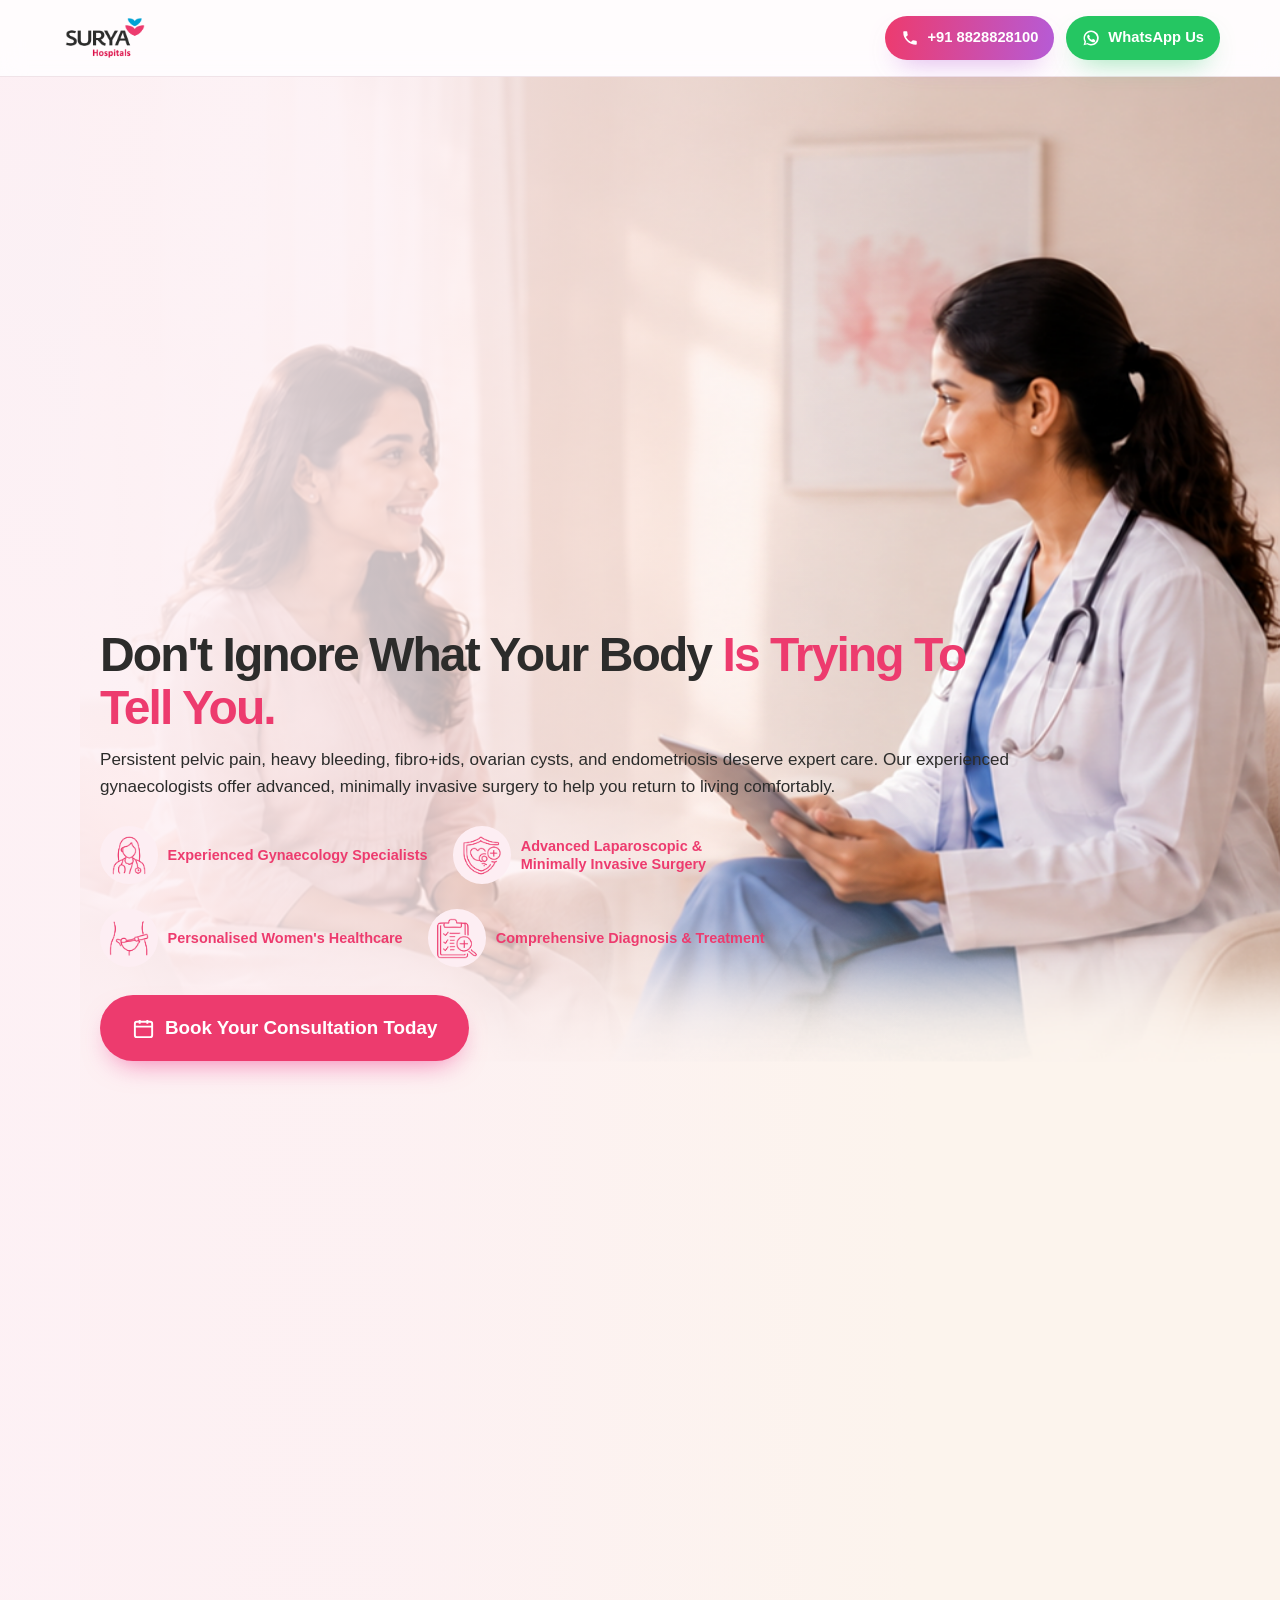
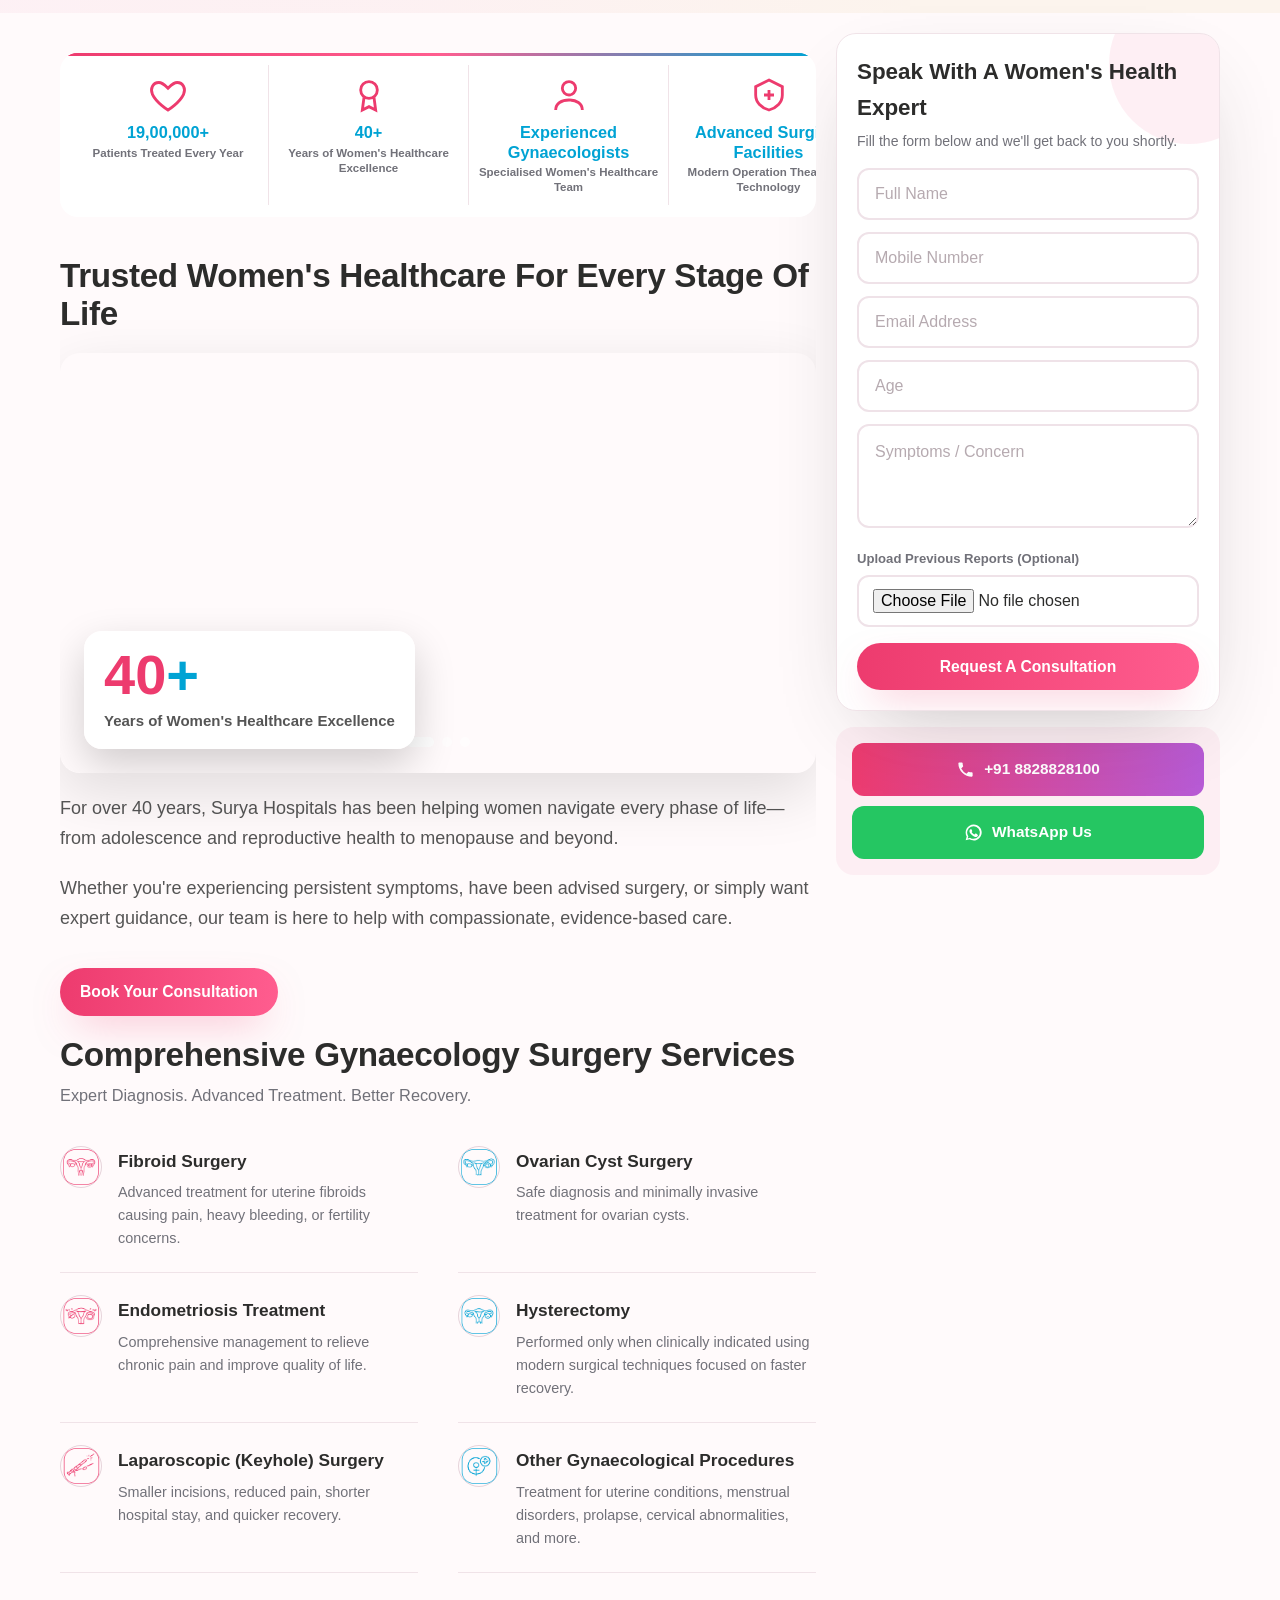
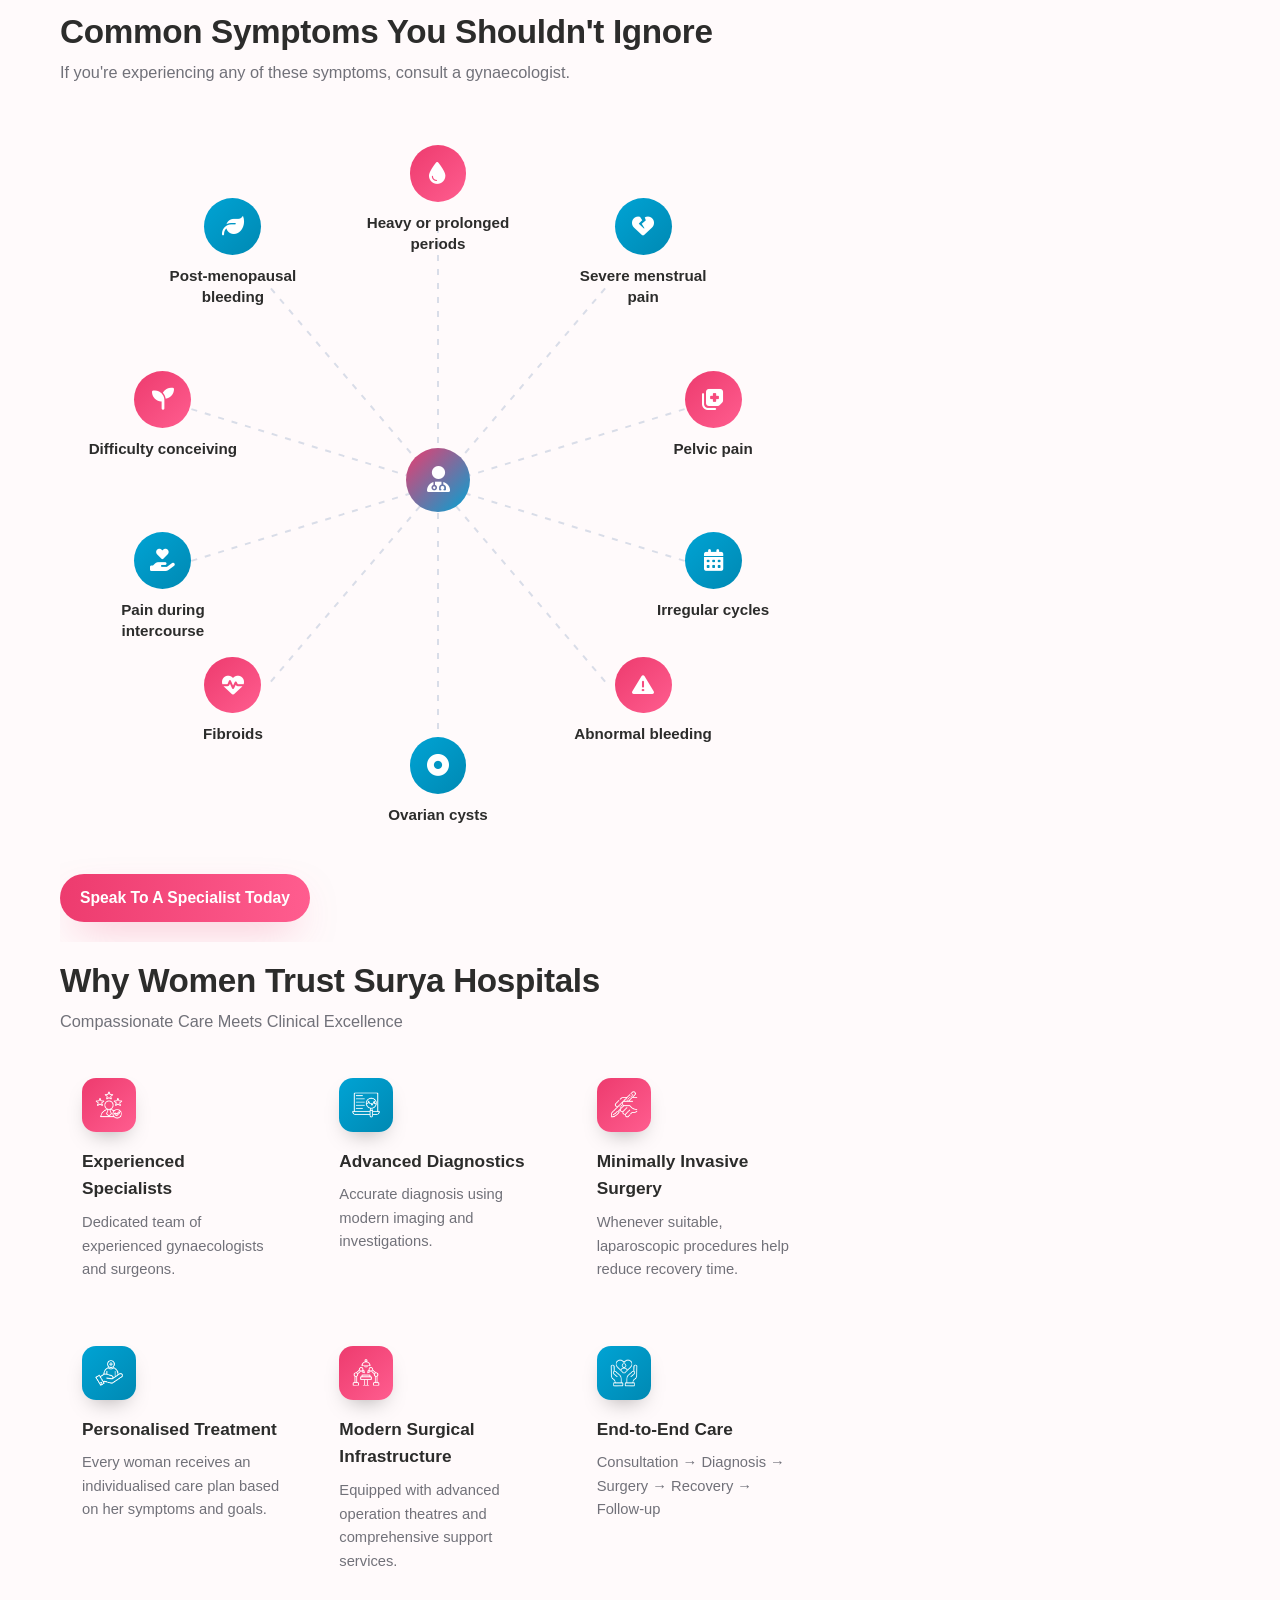
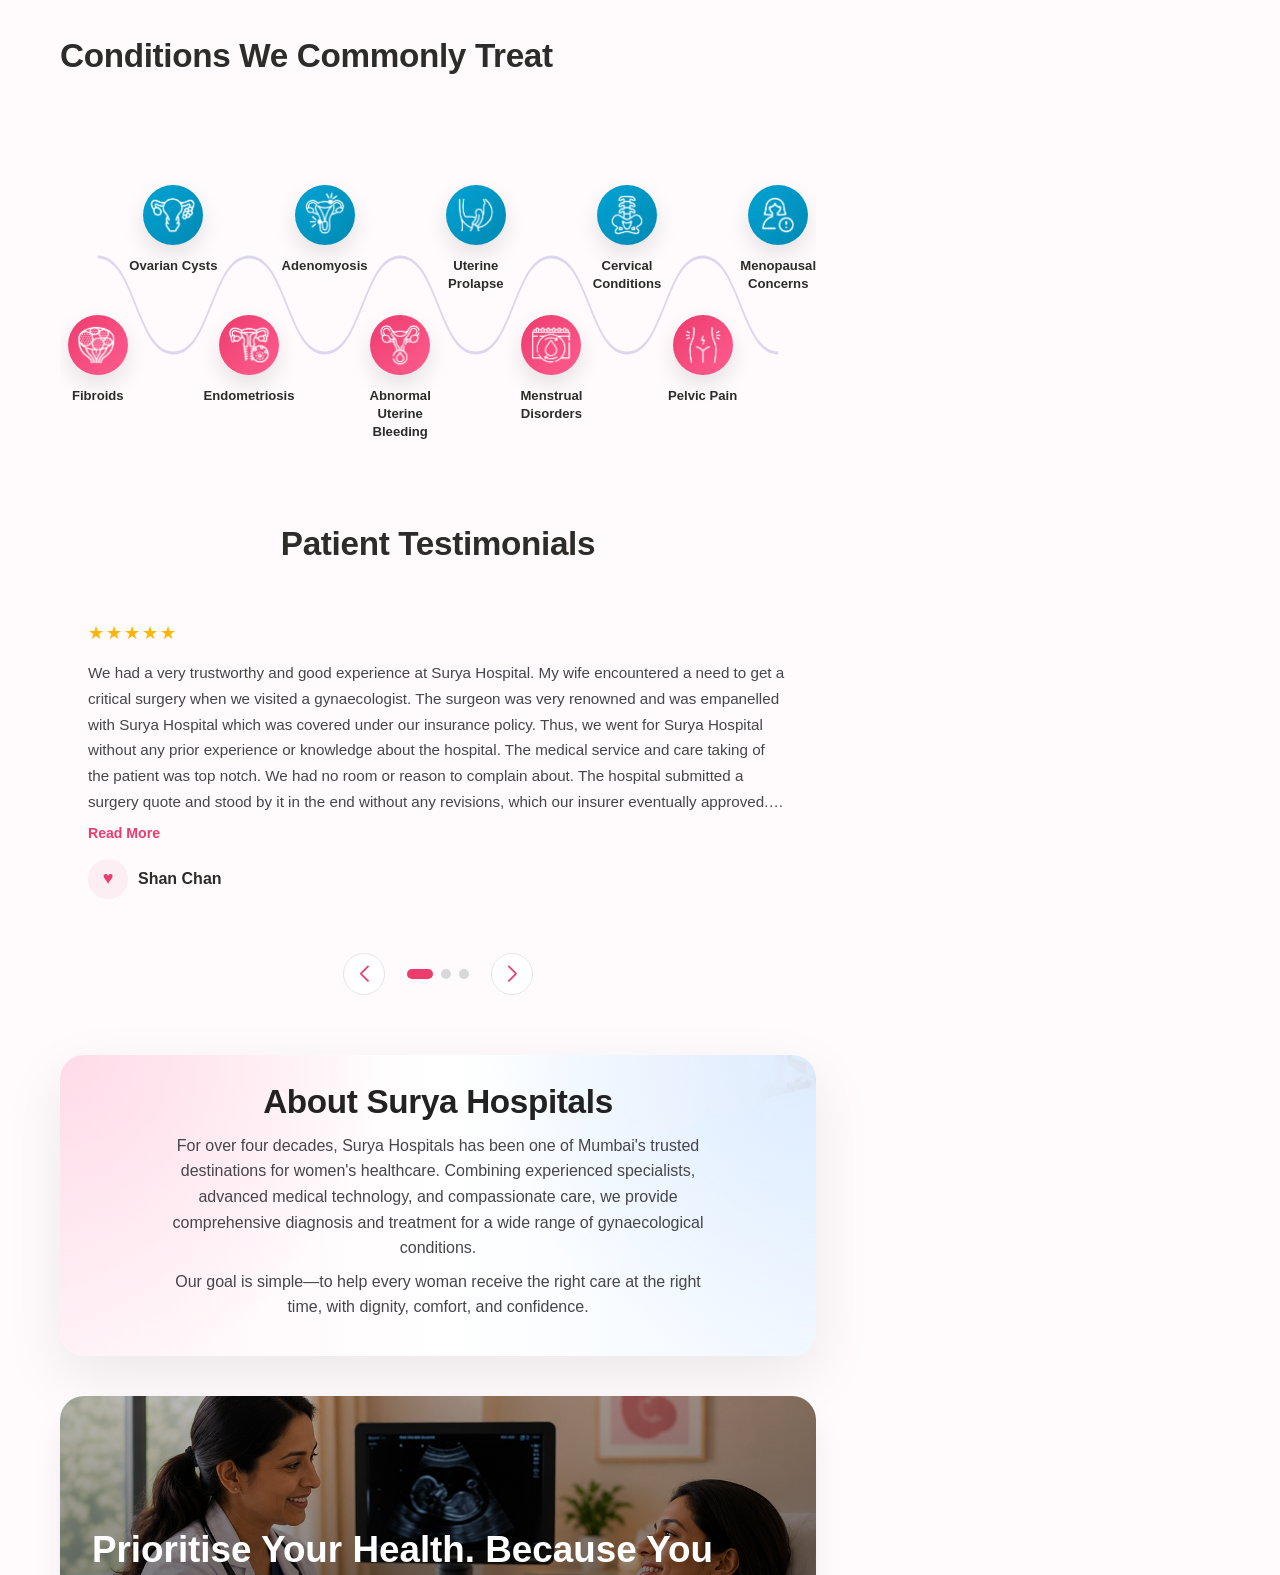
==== commit 6c2ceb07: "new chnages" ====
--- a/gynec-surgery/index.html
+++ b/gynec-surgery/index.html
@@ -686,60 +686,79 @@
             <img src="assets/Surya Logo-04.png" class="bg-item bg-item-4" alt="" aria-hidden="true"
                 onerror="this.remove()">
 
-            <h2 class="section-title">Patient Testimonials</h2>
+            <h2 class="section-title" style="text-align:center;">Patient Testimonials</h2>
 
             <div class="swiper testimonialSwiper">
                 <div class="swiper-wrapper">
+
+                    <!-- Testimonial 1 -->
                     <div class="swiper-slide">
                         <article class="tcard">
                             <div class="tcard__stars">★★★★★</div>
+
                             <blockquote class="testimonial-text">
                                 We had a very trustworthy and good experience at Surya Hospital. My wife encountered a
                                 need to get a critical surgery when we visited a gynaecologist. The surgeon was very
-                                renowned and was empanelled with Surya hospital which was covered under our insurance
-                                policy. Thus, we went for Surya hospital without any prior experience or knowledge about
-                                the hospital. The medical serice and care taking of the patient was top notch. We had no
-                                room or reason to complain about. The hospital submitted a surgery quote and stood by it
-                                it the end without any revisions, which our insurer did eventually approved of. We
-                                highly recommend this hospital.
+                                renowned and was empanelled with Surya Hospital which was covered under our insurance
+                                policy. Thus, we went for Surya Hospital without any prior experience or knowledge
+                                about the hospital. The medical service and care taking of the patient was top notch.
+                                We had no room or reason to complain about. The hospital submitted a surgery quote and
+                                stood by it in the end without any revisions, which our insurer eventually approved.
+                                We highly recommend this hospital.
                             </blockquote>
+                            <button class="read-more-btn">Read More</button>
+
                             <figcaption>
                                 <span class="tcard__avatar">♥</span>
                                 Shan Chan
                             </figcaption>
                         </article>
                     </div>
+
+                    <!-- Testimonial 2 -->
                     <div class="swiper-slide">
                         <article class="tcard">
                             <div class="tcard__stars">★★★★★</div>
+
                             <blockquote class="testimonial-text">
-                                Had the most amazing experience delivering my baby with Dr. Ami Surti. She’s fabulous at
-                                her work and treat her patients like family. Me and my husband were always given right
-                                direction right from conception, the whole journey was smooth and exciting for us.
-                                Highly recommend her if you’re planning to conceive or looking for a gynaecologist
+                                Had the most amazing experience delivering my baby with Dr. Ami Surti. She's fabulous
+                                at her work and treats her patients like family. My husband and I were always given the
+                                right direction right from conception. The whole journey was smooth and exciting for us.
+                                She patiently answered every question and made us feel comfortable throughout.
+                                Highly recommend her if you're planning to conceive or looking for a trusted
+                                gynaecologist.
                             </blockquote>
+                            <button class="read-more-btn">Read More</button>
+
                             <figcaption>
                                 <span class="tcard__avatar">♥</span>
                                 Manisha Khandelwal
                             </figcaption>
                         </article>
                     </div>
+
+                    <!-- Testimonial 3 -->
                     <div class="swiper-slide">
                         <article class="tcard">
                             <div class="tcard__stars">★★★★★</div>
+
                             <blockquote class="testimonial-text">
-                                I had a wonderful experience with Dr. Ami at Surya Hospital throughput my pregnancy and
-                                delivery. Her medical expertise along with compassion made me feel at ease throughout my
-                                pregnancy. Her team at Surya Hospital was also very good and helped create a positive
-                                birth experience for me. I am so grateful to have had her as my doctor and would highly
-                                recommend her to anyone looking for an outstanding gynaecologist."
+                                I had a wonderful experience with Dr. Ami at Surya Hospital throughout my pregnancy
+                                and delivery. Her medical expertise along with compassion made me feel at ease
+                                throughout my pregnancy. Her team at Surya Hospital was also very supportive and
+                                helped create a positive birth experience for me. I am so grateful to have had her
+                                as my doctor and would highly recommend her to anyone looking for an outstanding
+                                gynaecologist.
                             </blockquote>
+                            <button class="read-more-btn">Read More</button>
+
                             <figcaption>
                                 <span class="tcard__avatar">♥</span>
                                 Aashlesha Pednekar
                             </figcaption>
                         </article>
                     </div>
+
                 </div>
 
                 <div class="testimonial-nav">
--- a/gynec-surgery/css/styles.css
+++ b/gynec-surgery/css/styles.css
@@ -3,6 +3,34 @@
    Reuses the maternity theme tokens & components.
    Brand: Pink #ed3b6e · Blue #00a3d4 · Ink #2c2c2b · Font: Lato
    ============================================================ */
+
+.testimonial-text {
+    overflow: hidden;
+    display: -webkit-box;
+    -webkit-line-clamp: 6;
+    -webkit-box-orient: vertical;
+    transition: .3s;
+}
+
+.testimonial-text.expanded {
+    -webkit-line-clamp: unset;
+    overflow: visible;
+}
+
+.read-more-btn {
+    border: none;
+    background: none;
+    color: var(--pink);
+    font-weight: 700;
+    cursor: pointer;
+    padding: 10px 0 0;
+    align-self: flex-start;
+    font-size: .88rem;
+}
+
+.read-more-btn:hover {
+    color: var(--pink-dark);
+}
 
 :root {
     --pink: #ed3b6e;
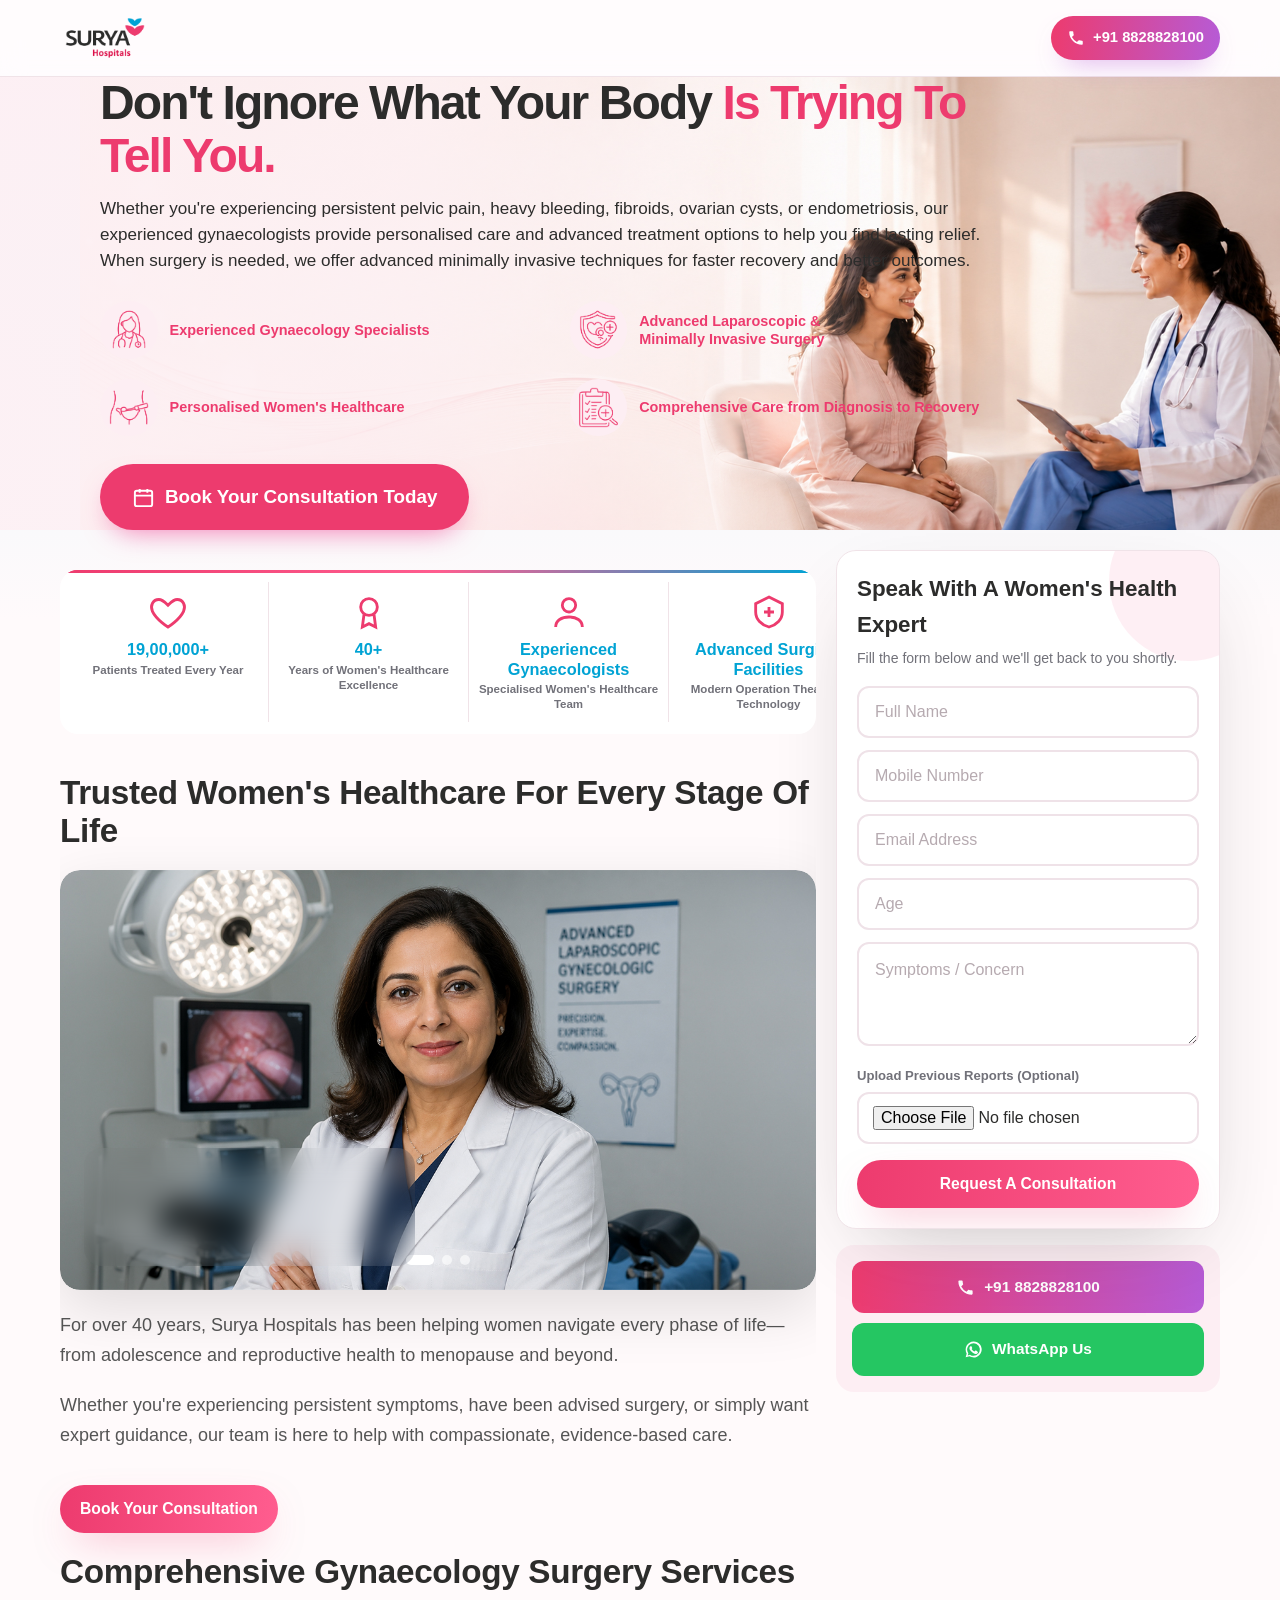
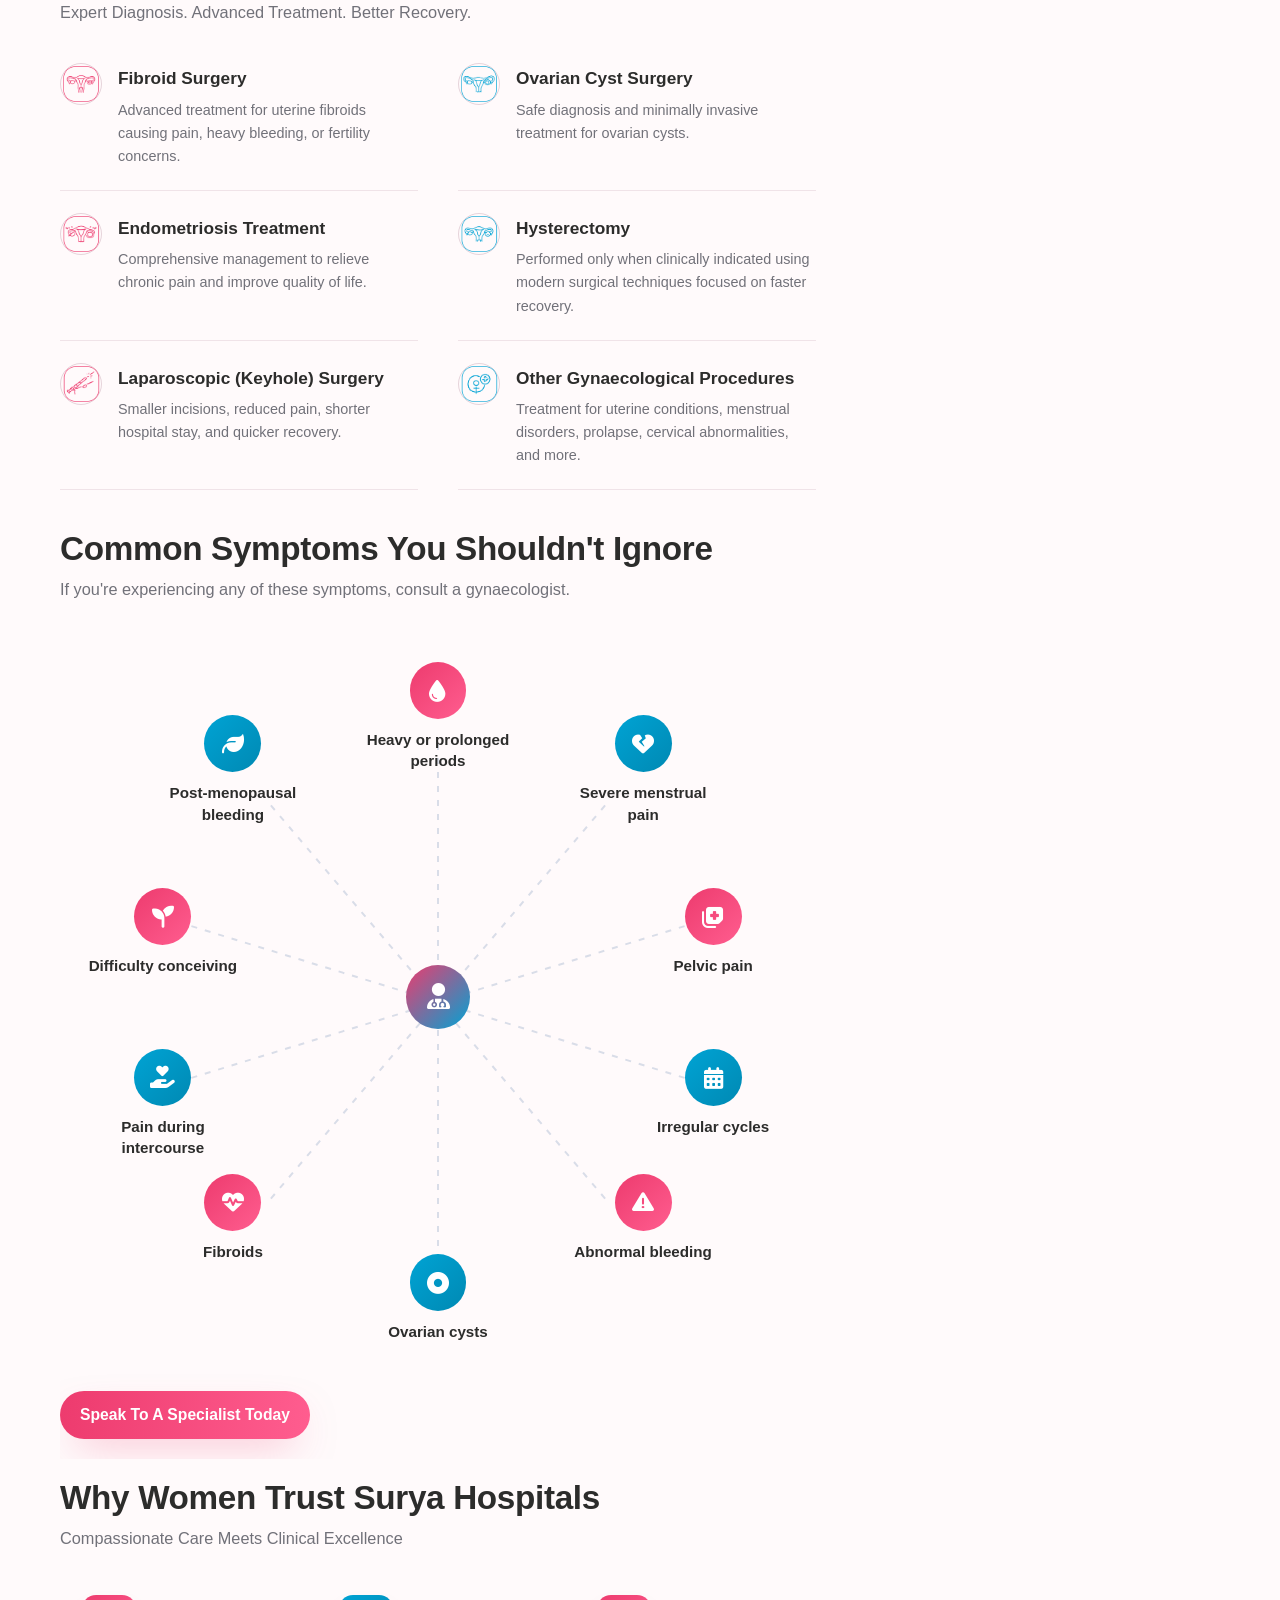
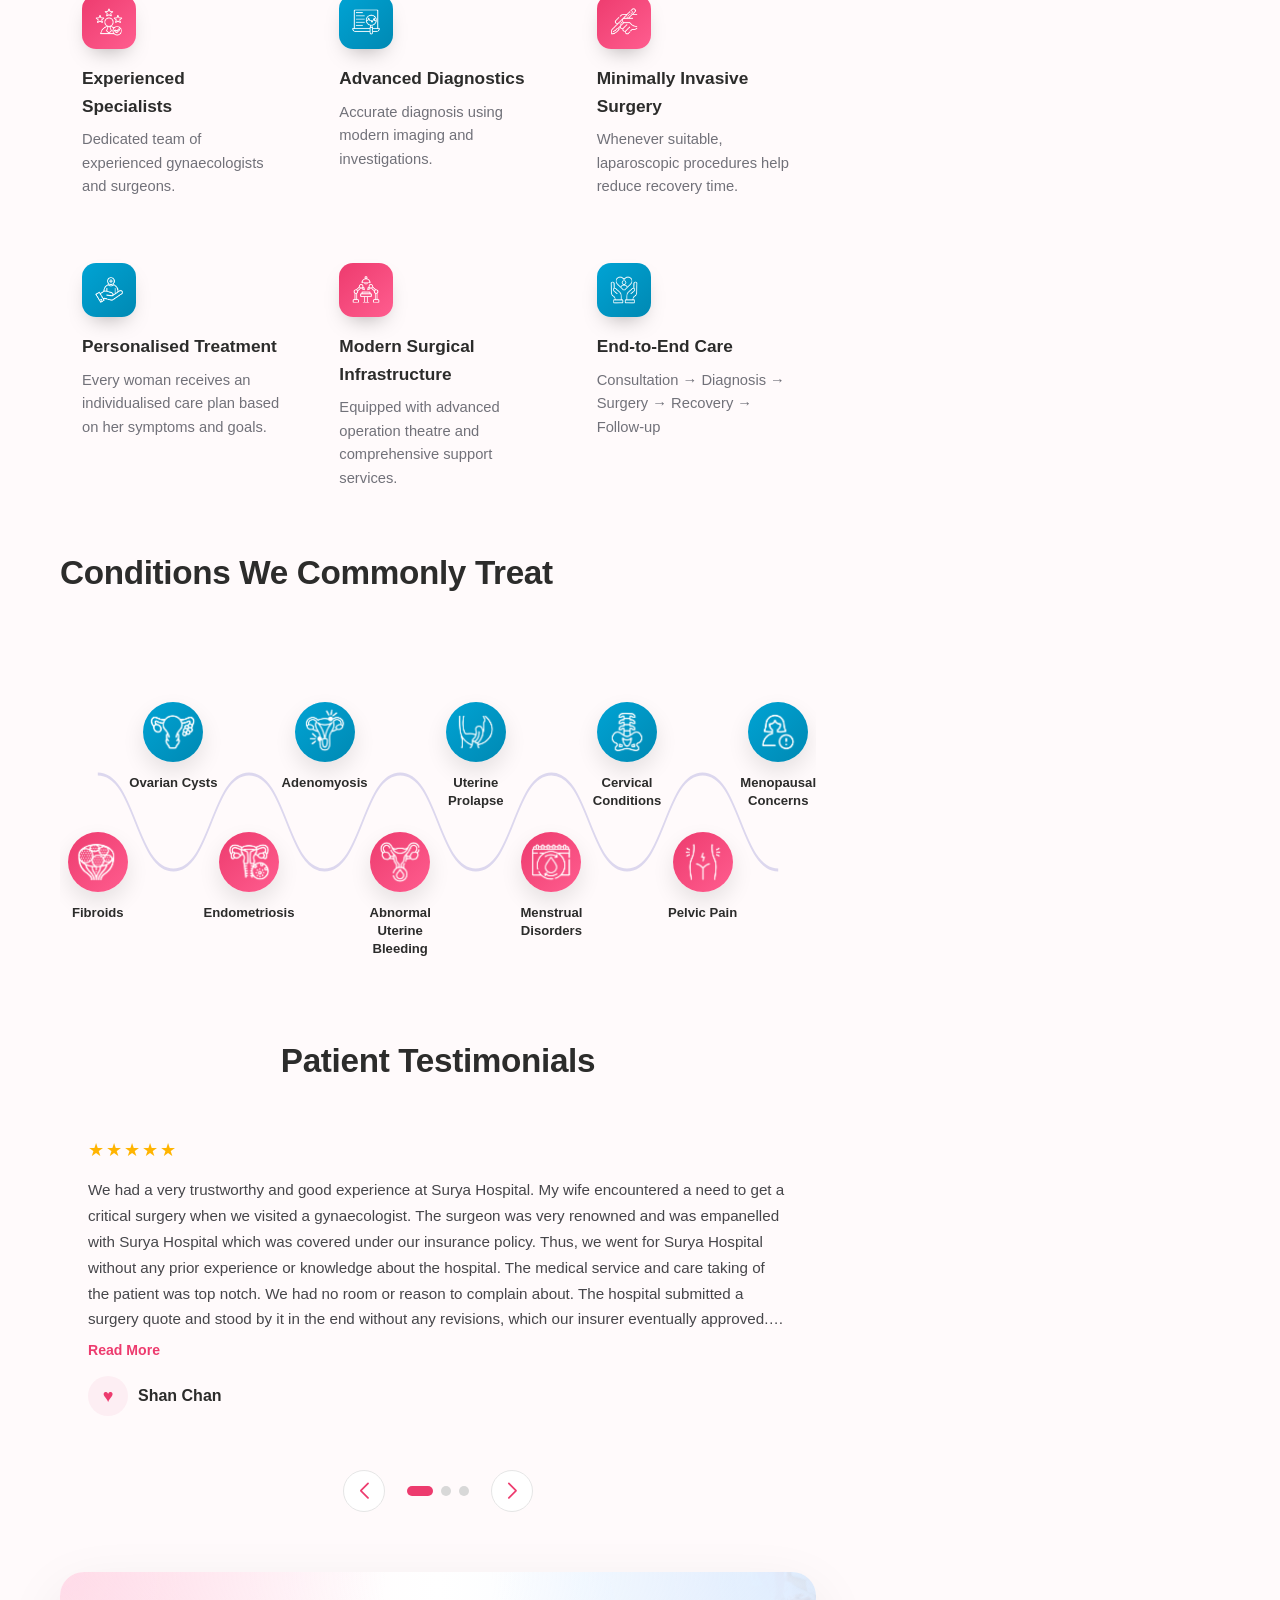
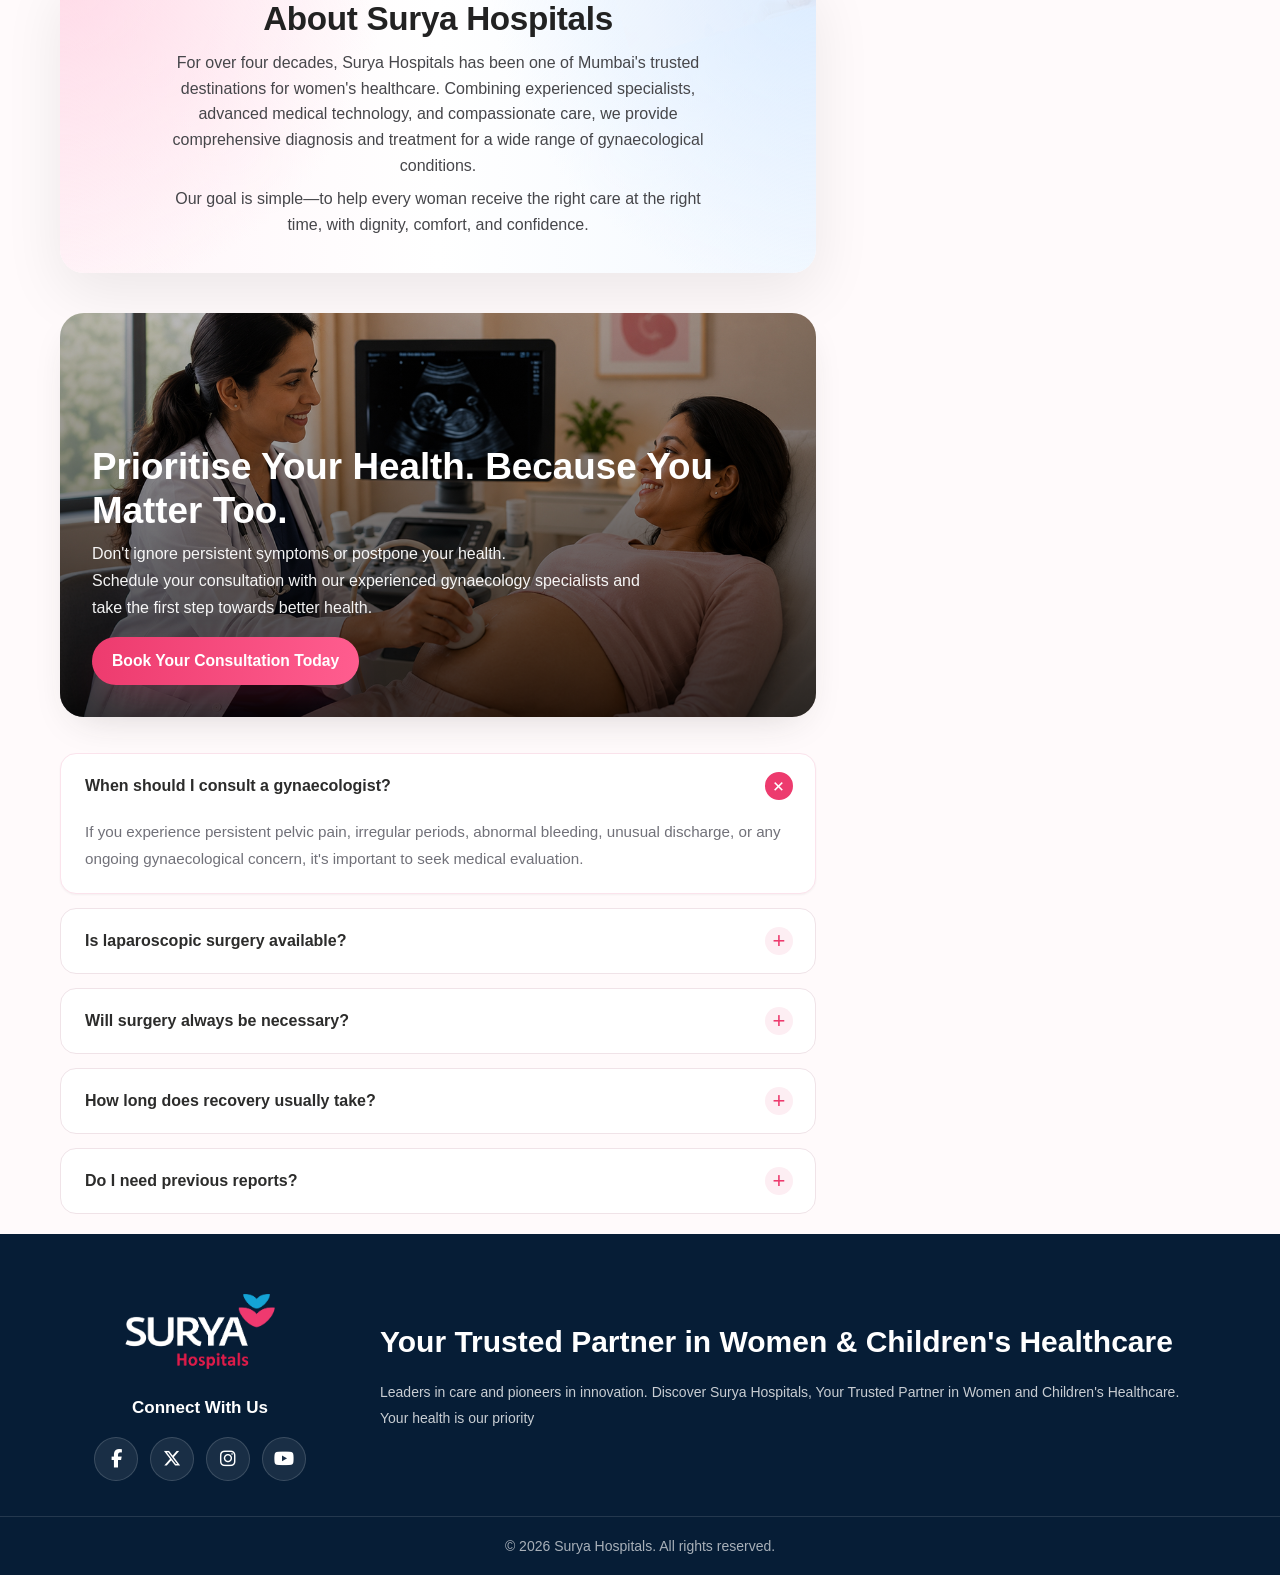
==== commit a6804229: "all chnages done" ====
--- a/gynec-surgery/index.html
+++ b/gynec-surgery/index.html
@@ -37,14 +37,14 @@
                     </svg>
                     <span>+91 8828828100</span>
                 </a>
-                <a href="https://wa.me/918828828100?text=Hi,%20I%20would%20like%20more%20information%20about%20your%20gynaecology%20services"
+                <!-- <a href="https://wa.me/918828828100?text=Hi,%20I%20would%20like%20more%20information%20about%20your%20gynaecology%20services"
                     target="_blank" rel="noopener" class="hbtn hbtn--wa">
                     <svg viewBox="0 0 24 24" fill="currentColor" aria-hidden="true">
                         <path
                             d="M12 2a10 10 0 00-8.6 15l-1.3 4.7 4.8-1.3A10 10 0 1012 2zm0 18a8 8 0 01-4.1-1.1l-.3-.2-2.9.8.8-2.8-.2-.3A8 8 0 1112 20zm4.6-6c-.3-.1-1.5-.7-1.7-.8-.2-.1-.4-.1-.6.1-.2.3-.6.8-.8 1-.1.1-.3.2-.5.1a6.5 6.5 0 01-3.2-2.8c-.2-.4.2-.4.6-1.2.1-.1 0-.3 0-.4l-.8-1.8c-.2-.5-.4-.4-.6-.4h-.5c-.2 0-.4.1-.7.3a3 3 0 00-.9 2.2c0 1.3 1 2.6 1.1 2.7.1.2 1.9 2.9 4.6 4 1.7.7 2.3.8 3.1.7.5-.1 1.5-.6 1.7-1.2.2-.6.2-1.1.1-1.2 0-.1-.2-.2-.4-.3z" />
                     </svg>
                     <span>WhatsApp Us</span>
-                </a>
+                </a> -->
             </div>
         </div>
     </header>
@@ -67,9 +67,11 @@
 
             <p class="promo-hero__lead">
 
-                Persistent pelvic pain, heavy bleeding, fibro+ids, ovarian cysts, and endometriosis deserve expert care.
-                Our experienced gynaecologists offer advanced, minimally invasive surgery to help you return to living
-                comfortably.
+                Whether you're experiencing persistent pelvic pain, heavy bleeding, fibroids, ovarian cysts, or
+                endometriosis, our experienced gynaecologists provide personalised care and advanced treatment options
+                to help you find lasting relief. When surgery is needed, we offer advanced minimally invasive techniques
+                for faster recovery and better outcomes.
+
             </p>
 
 
@@ -115,7 +117,7 @@
                         <img src="assets/Surya_Gynaecology_Icons-04.png" alt="" />
                     </span>
                     <span class="promo-pill__body">
-                        <span class="promo-pill__val">Comprehensive Diagnosis &amp; Treatment</span>
+                        <span class="promo-pill__val">Comprehensive Care from Diagnosis to Recovery</span>
 
                     </span>
                 </li>
@@ -225,7 +227,7 @@
                         <path d="M12 9v6M9 12h6" />
                     </svg></span>
                 <span class="stat__content"><span class="stat__num">Advanced Surgical Facilities</span><span
-                        class="stat__lbl">Modern Operation Theatres &amp; Technology</span></span>
+                        class="stat__lbl">Modern Operation Theatre &amp; Technology</span></span>
             </div>
             <div class="stat">
                 <span class="stat__icon"><svg viewBox="0 0 24 24" fill="none" stroke="currentColor" stroke-width="1.7">
@@ -283,6 +285,8 @@
                     <p class="prose">Whether you're experiencing persistent symptoms, have been advised surgery, or
                         simply
                         want expert guidance, our team is here to help with compassionate, evidence-based care.</p>
+                    <!-- <p>Ranked India’s No1. in Obst &
+                        Gynaec Care</p> -->
                 </div>
             </div>
         </section>
@@ -567,7 +571,7 @@
                             style="width:32px;height:32px;object-fit:contain;display:block;">
                     </span>
                     <h3>Modern Surgical Infrastructure</h3>
-                    <p>Equipped with advanced operation theatres and comprehensive support services.</p>
+                    <p>Equipped with advanced operation theatre and comprehensive support services.</p>
                 </article>
 
                 <article class="trust-card">
--- a/gynec-surgery/css/styles.css
+++ b/gynec-surgery/css/styles.css
@@ -196,17 +196,18 @@
     list-style: none;
     display: flex;
     flex-wrap: wrap;
-    /* was commented out — was causing overflow */
-    gap: clamp(10px, 2vw, 28px);
+    gap: 20px;
     margin: 0 0 clamp(16px, 2.6vw, 28px);
     padding: 0;
 }
 
 .promo-pill {
-    display: flex;
-    align-items: center;
-    gap: 10px;
-    flex-wrap: wrap;
+    flex: 1 1 calc(50% - 10px);
+    /* Two items per row */
+    display: flex;
+    align-items: center;
+    gap: 12px;
+    min-width: 280px;
 }
 
 .promo-pill__icon {
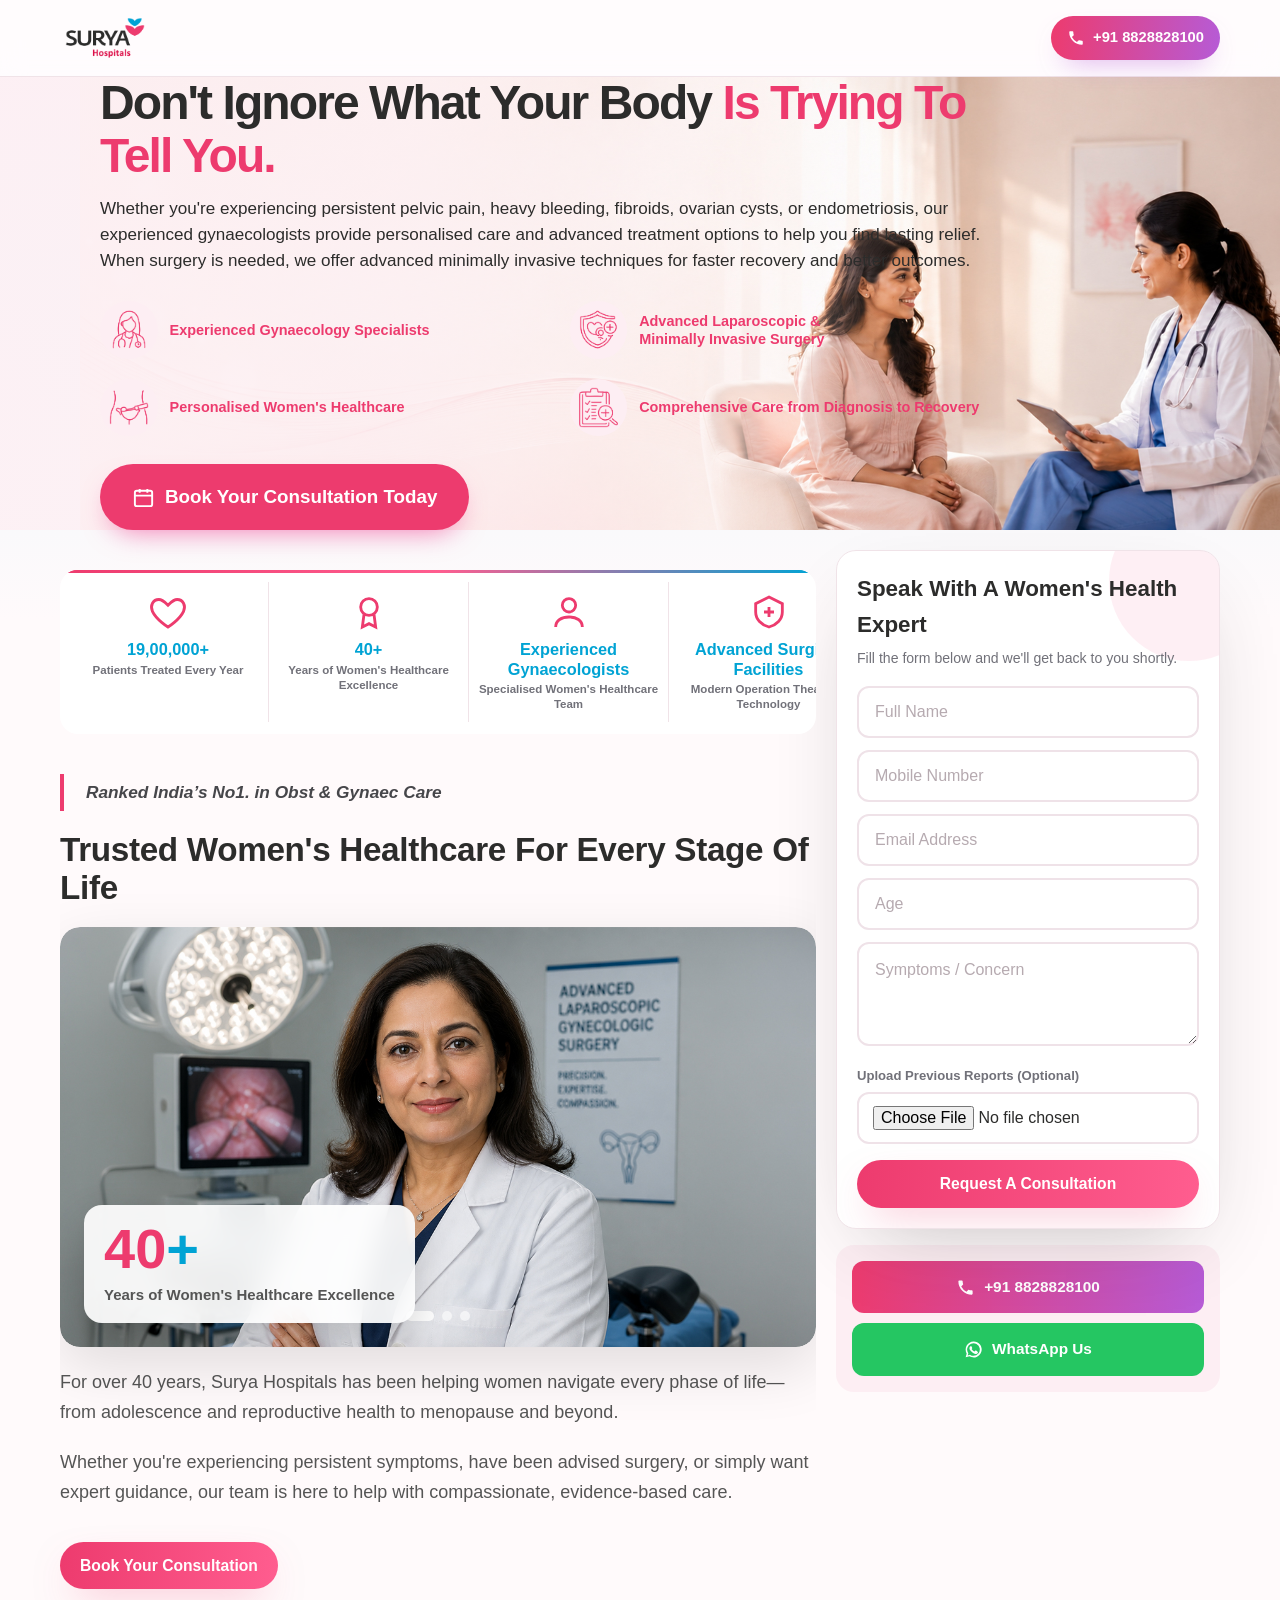
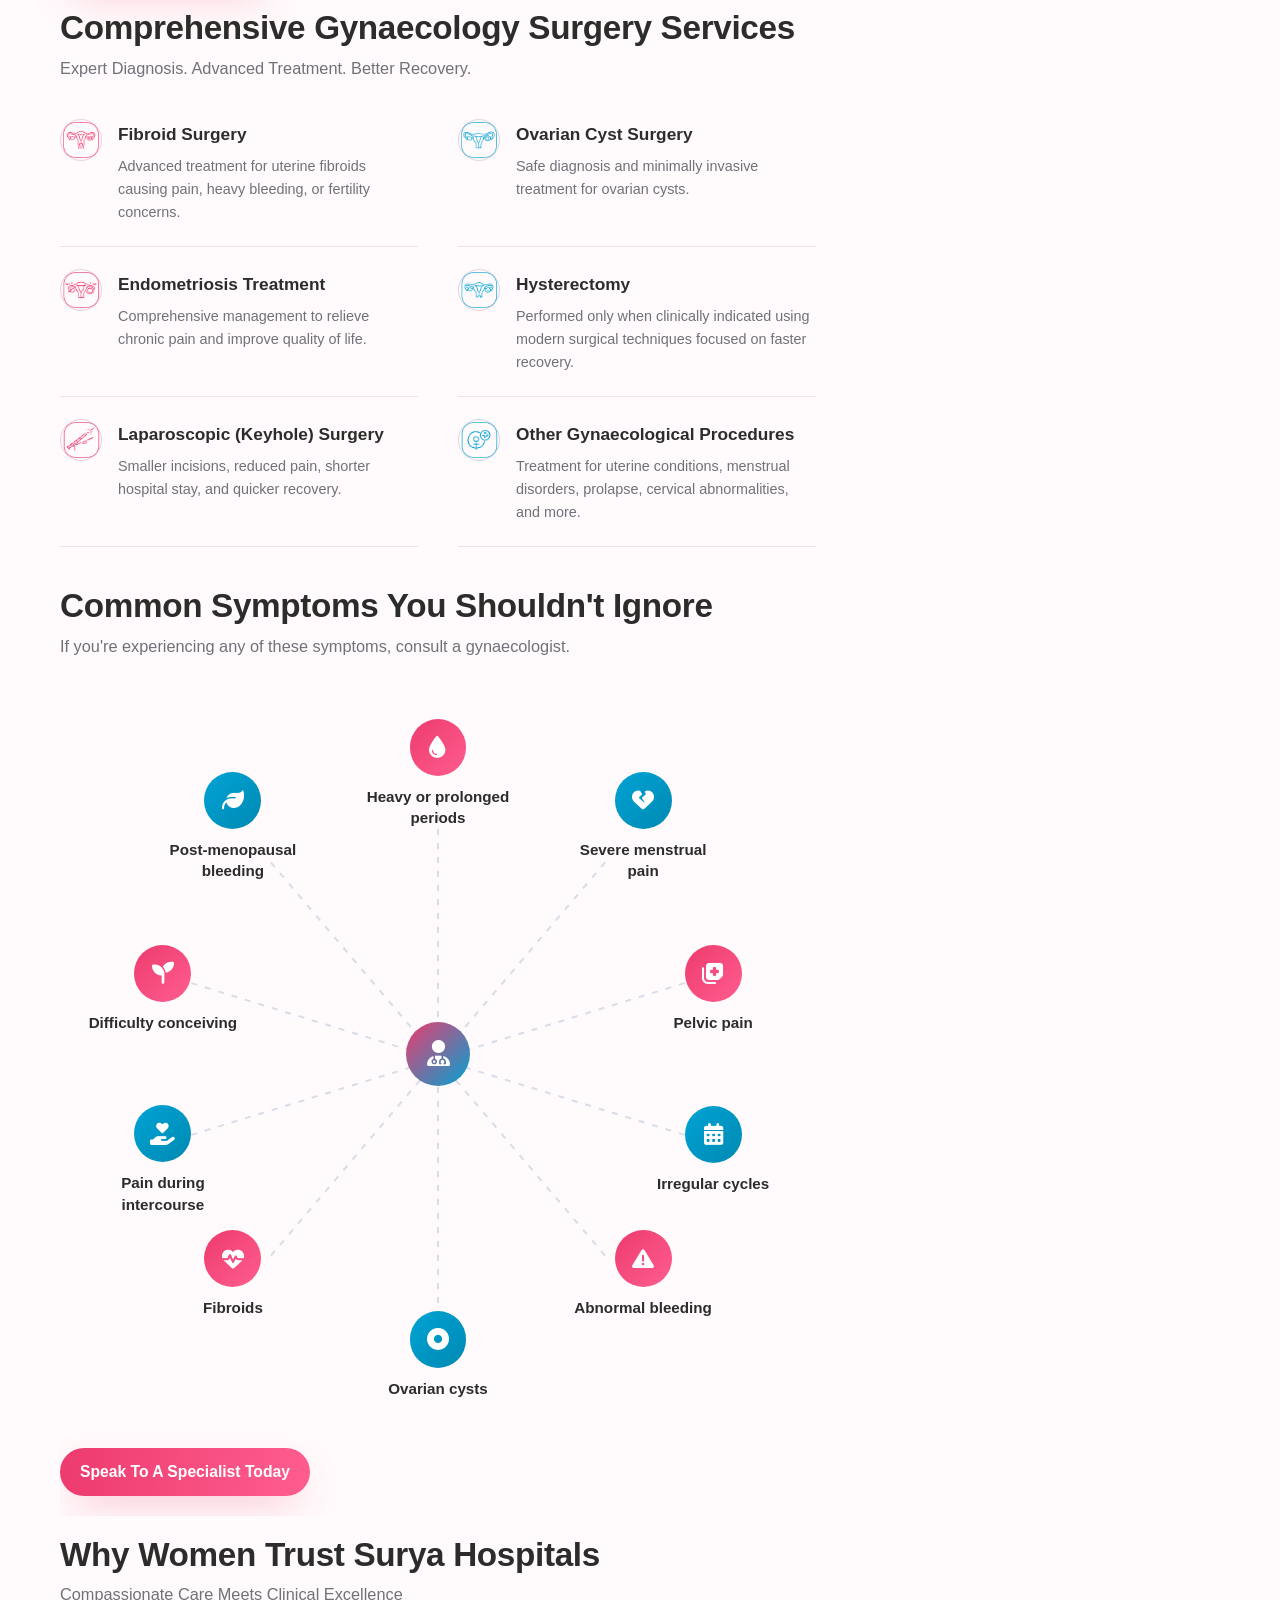
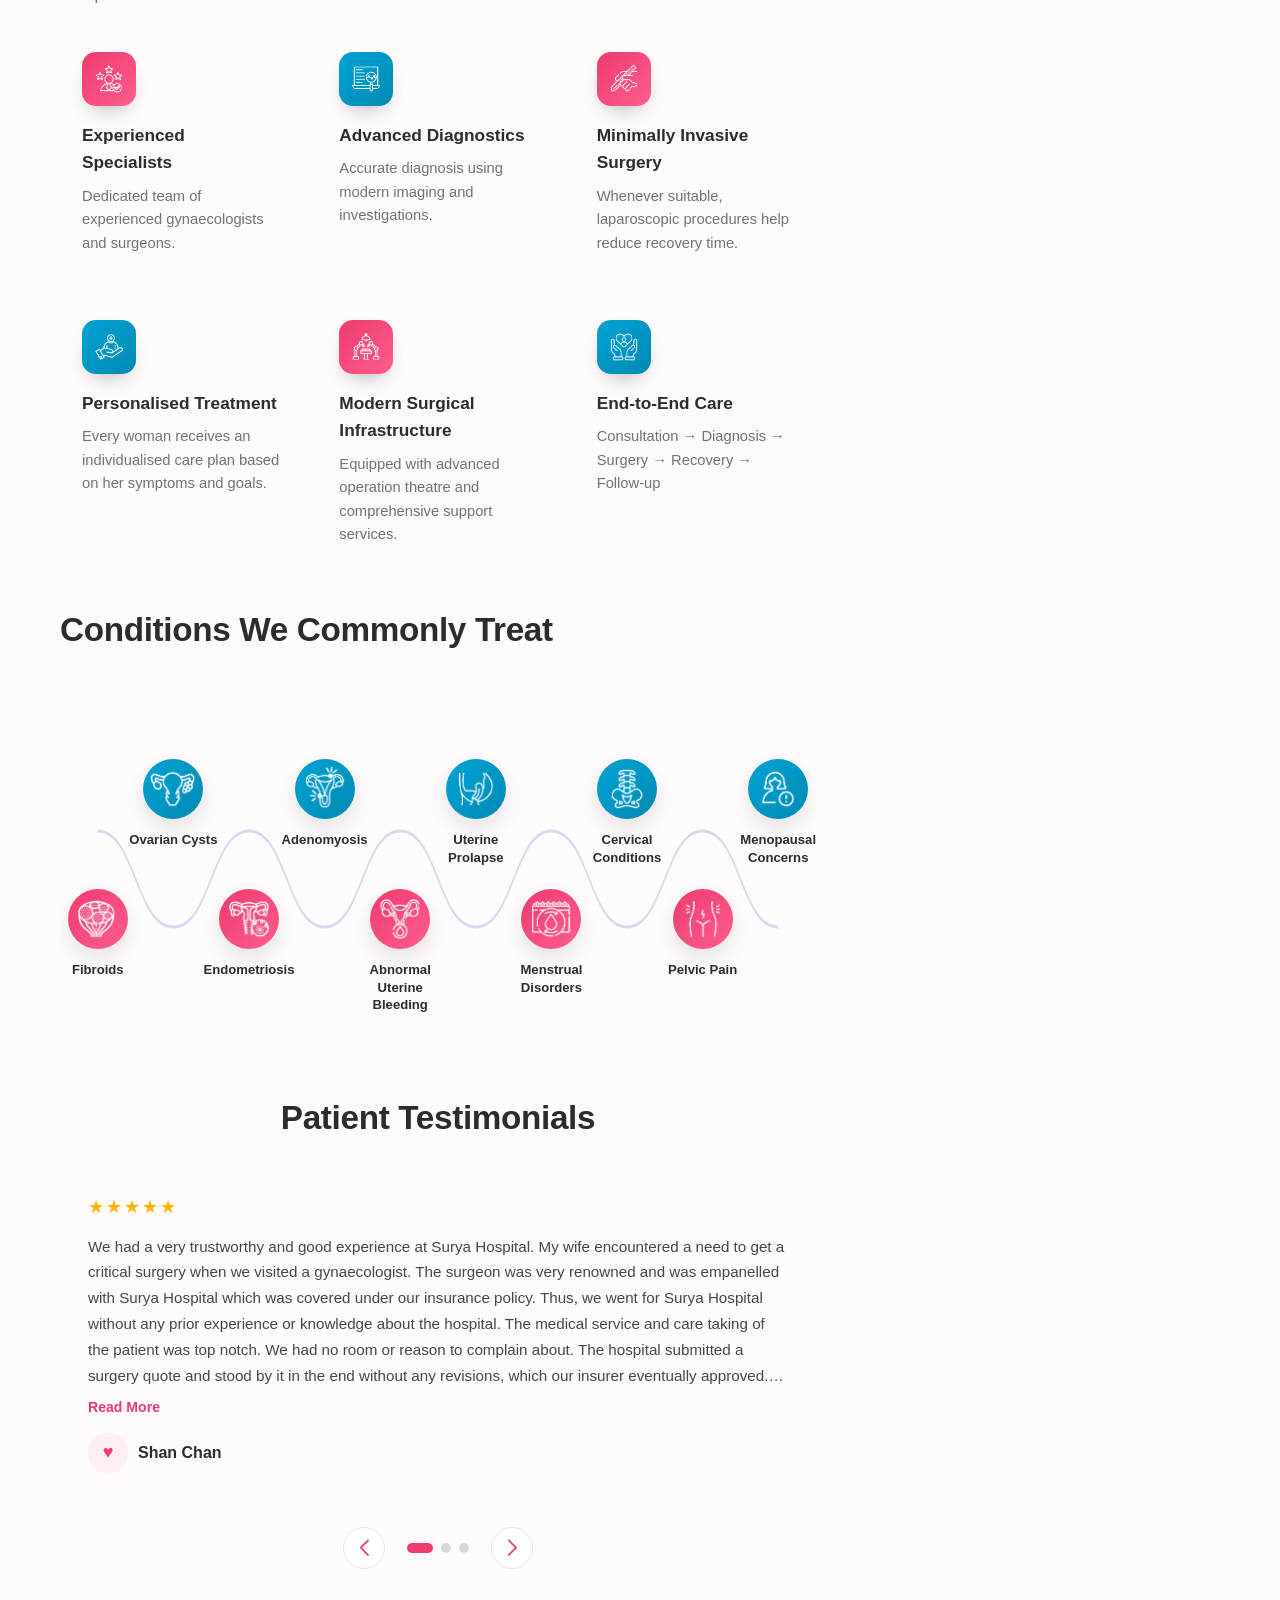
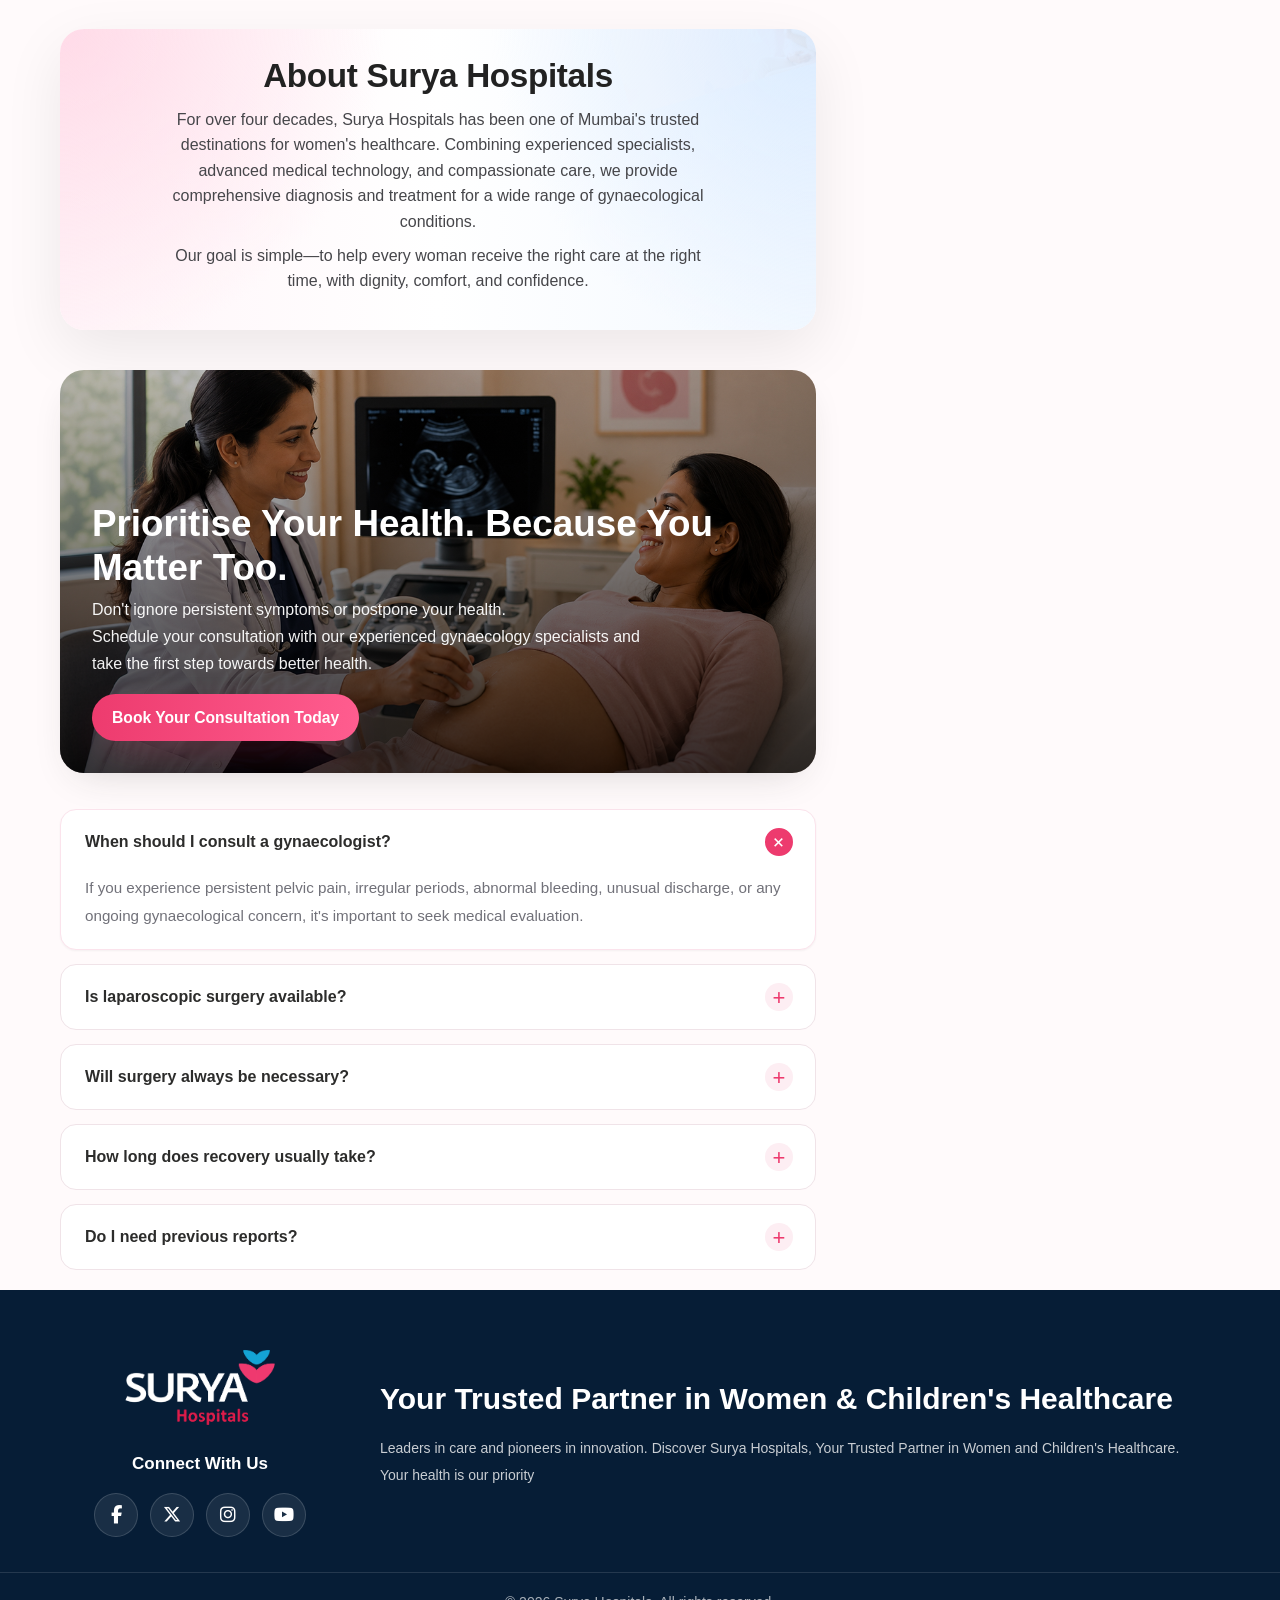
==== commit ef7f0c17: "img updates" ====
--- a/gynec-surgery/index.html
+++ b/gynec-surgery/index.html
@@ -250,7 +250,8 @@
         <section class="block bg-host" id="about-stage">
             <img src="assets/Surya Logo-05.png" class="bg-item bg-item-2" alt="" aria-hidden="true"
                 onerror="this.remove()">
-
+            <p class="intro-statement" style="font-weight: bold;">Ranked India’s No1. in Obst &
+                Gynaec Care</p>
             <h2 class="section-title">Trusted Women's Healthcare For Every Stage Of Life</h2>
 
             <div class="why-grid">
--- a/gynec-surgery/css/styles.css
+++ b/gynec-surgery/css/styles.css
@@ -31,6 +31,18 @@
 .read-more-btn:hover {
     color: var(--pink-dark);
 }
+
+.intro-statement {
+    margin: 0 0 20px;
+    padding: 4px 0 4px 22px;
+    border-left: 4px solid var(--pink);
+    font-size: 1.08rem;
+    font-style: italic;
+    line-height: 1.65;
+    color: var(--ink-soft);
+    max-width: 68ch;
+}
+
 
 :root {
     --pink: #ed3b6e;
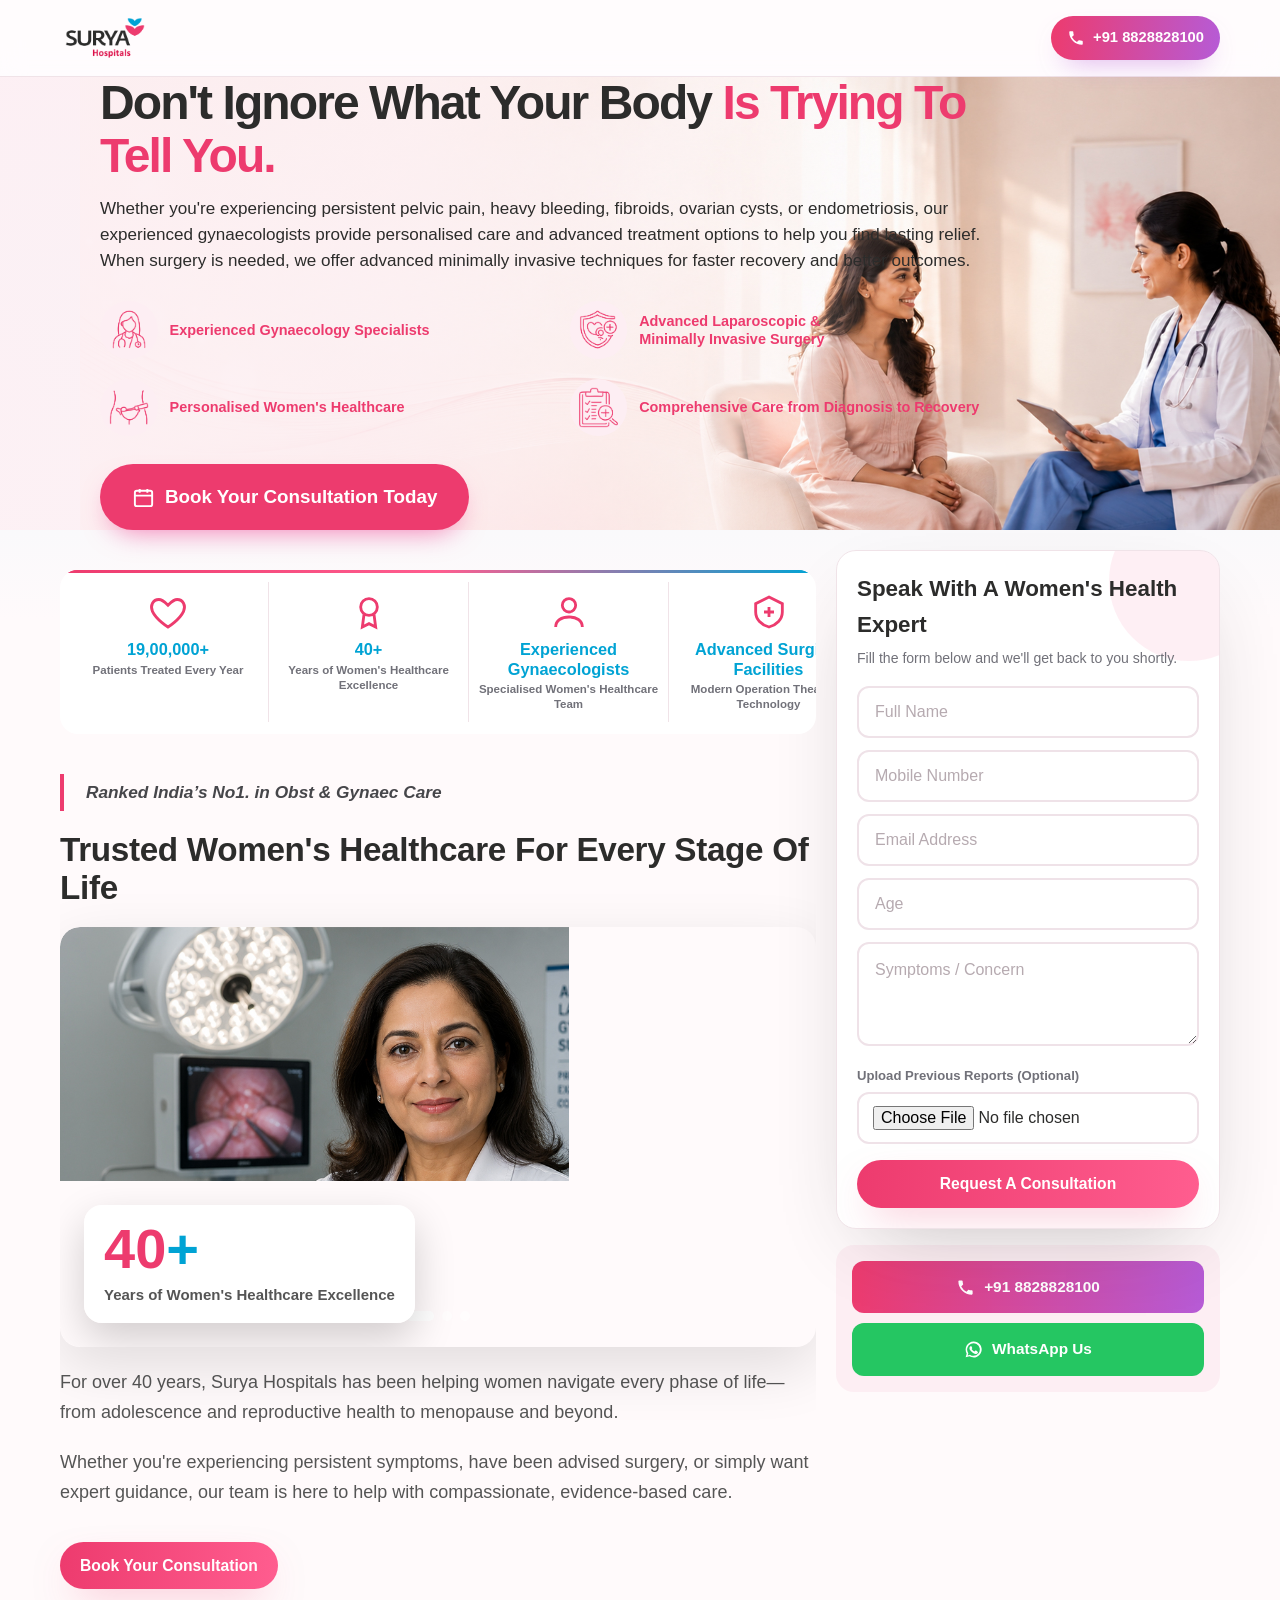
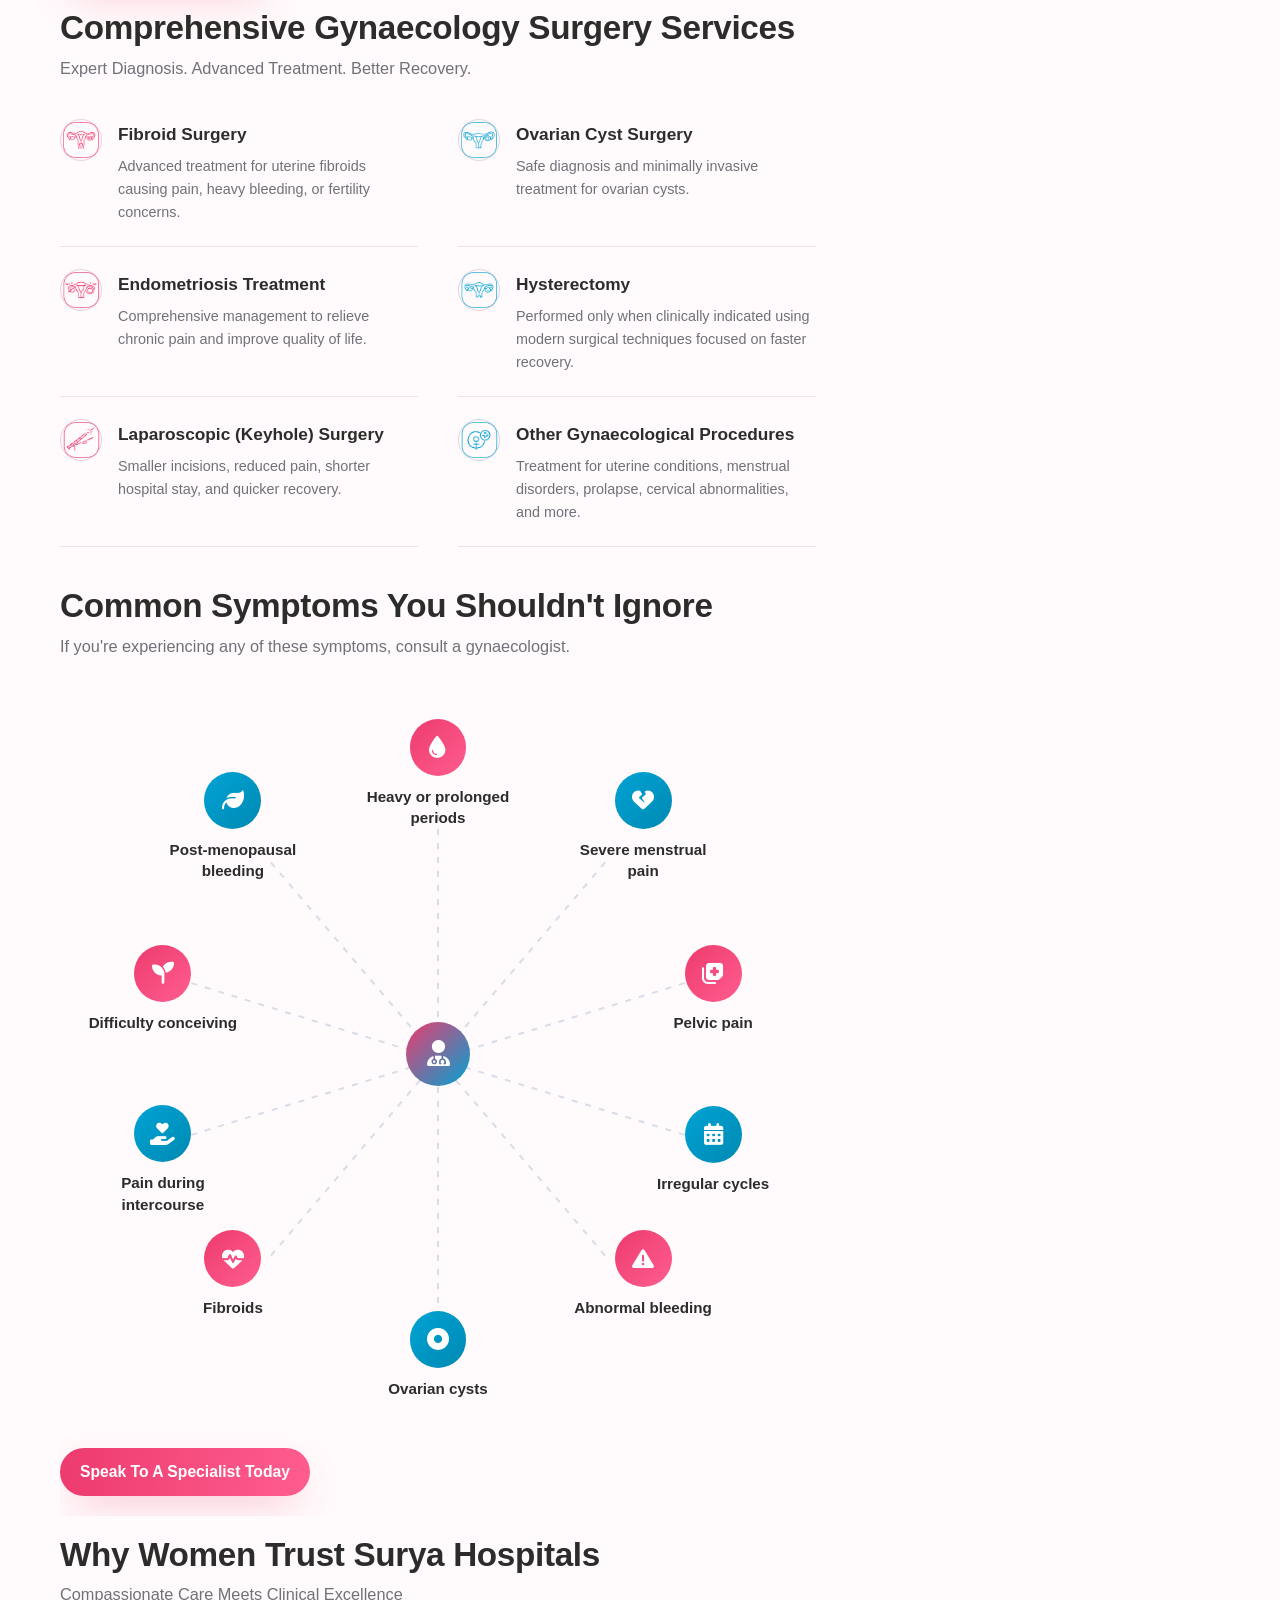
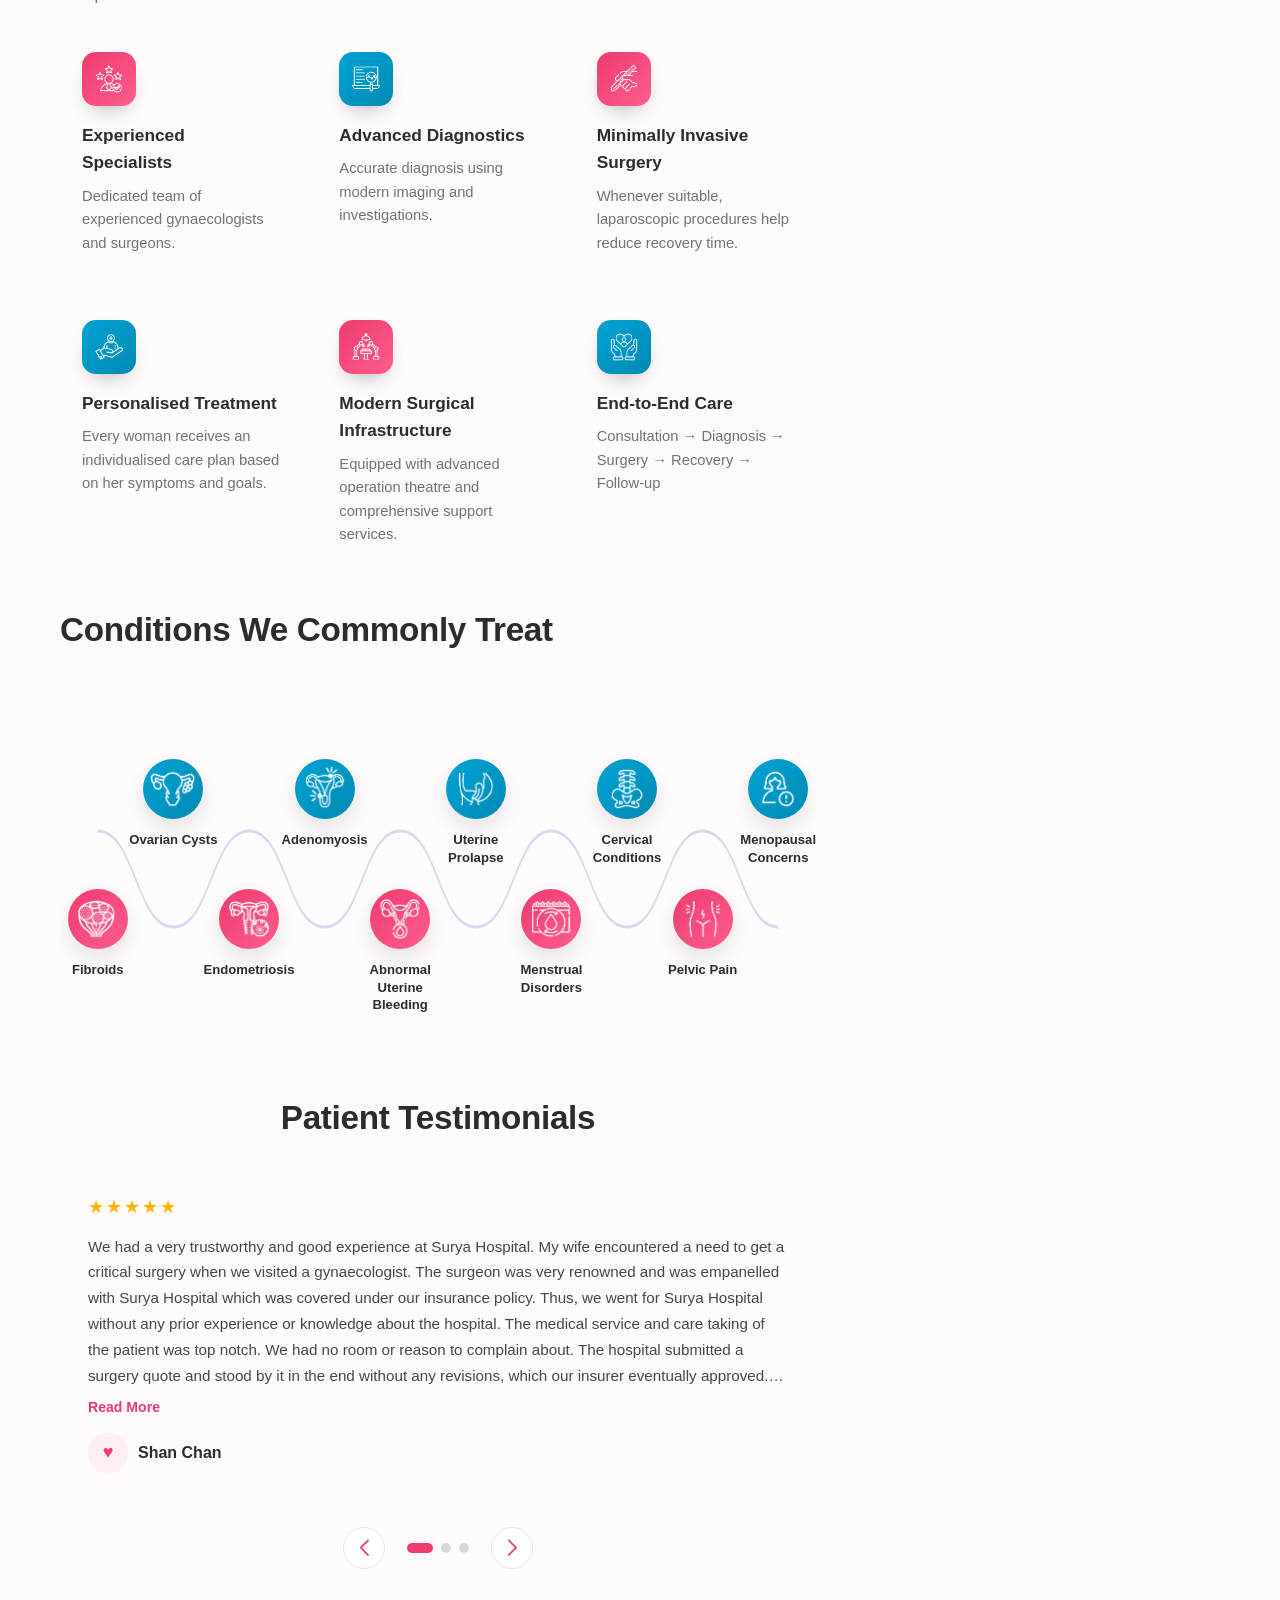
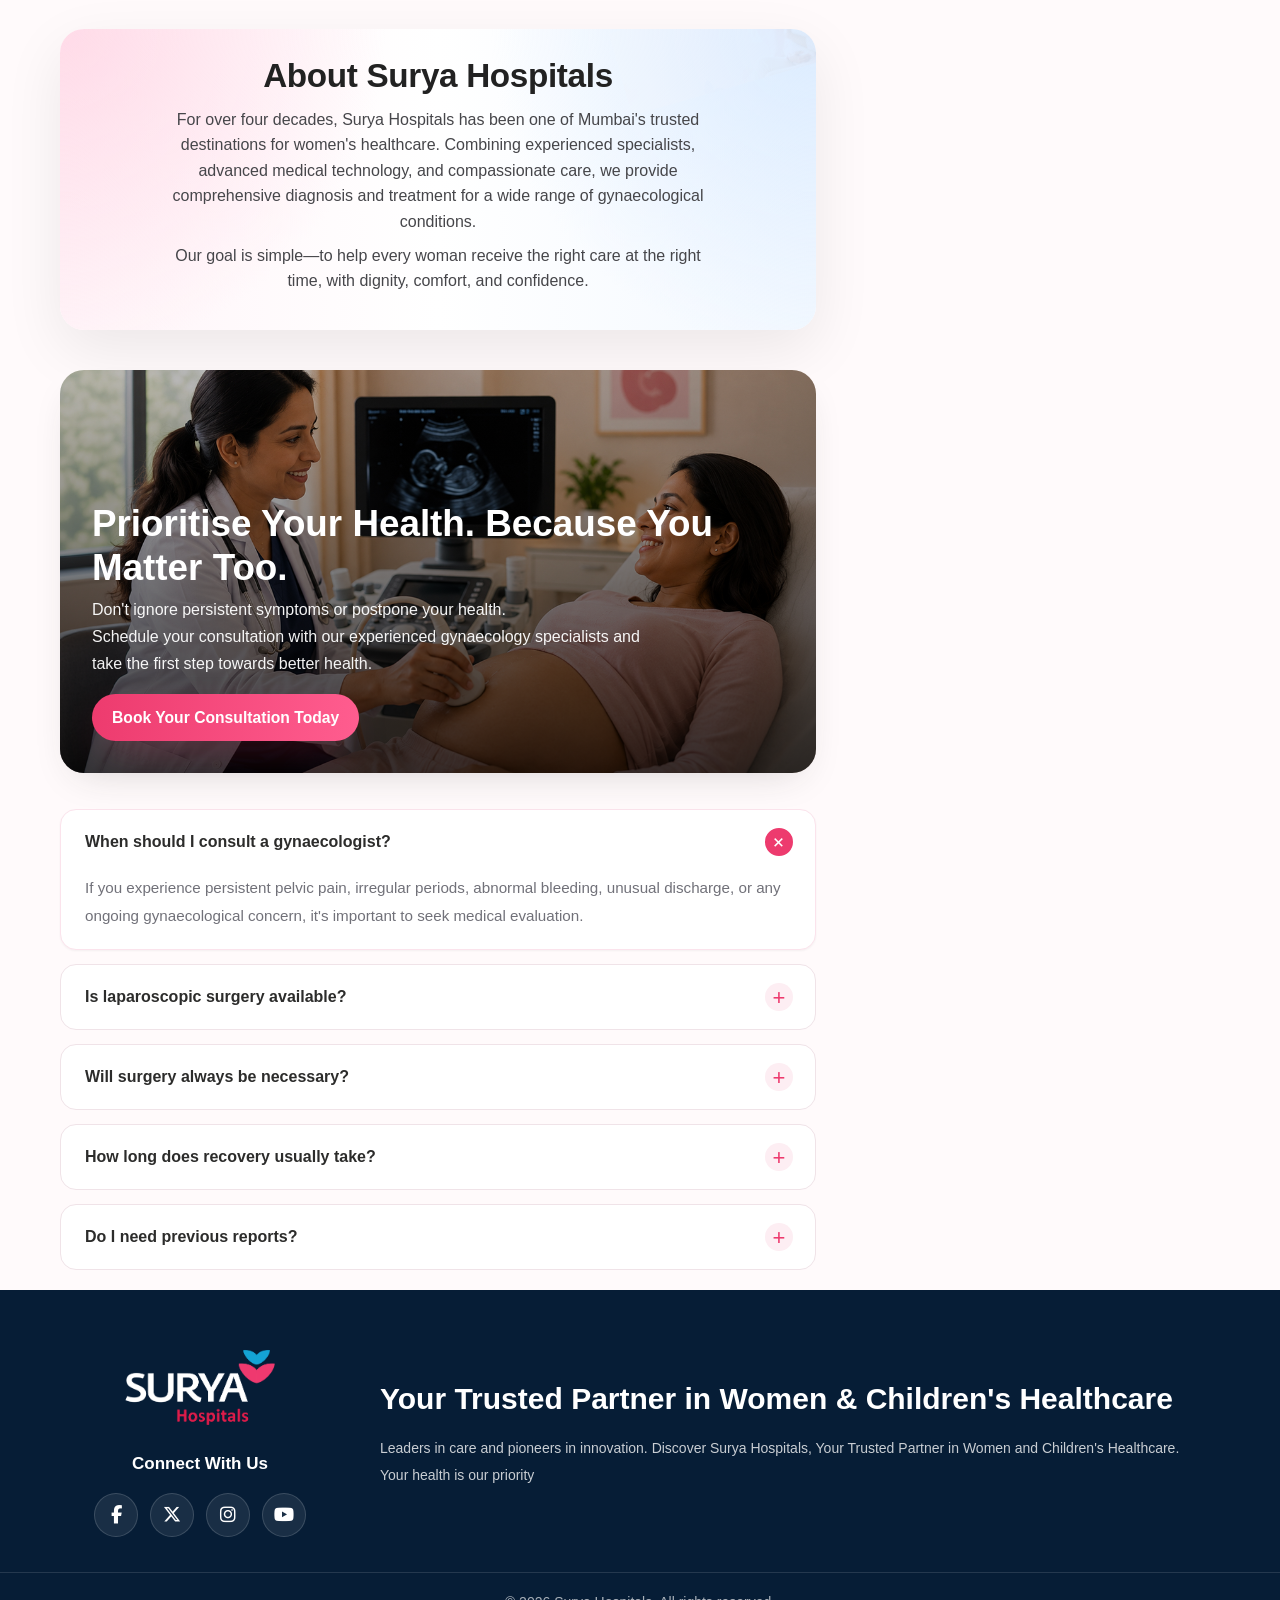
==== commit d7fc630a: "updates" ====
--- a/gynec-surgery/index.html
+++ b/gynec-surgery/index.html
@@ -235,7 +235,7 @@
                             d="M12 21s-7-4.35-9.33-9.4C1.1 8.1 3 4.5 6.5 4.5 8.7 4.5 10 6 12 8c2-2 3.3-3.5 5.5-3.5 3.5 0 5.4 3.6 3.83 7.1C19 16.65 12 21 12 21z" />
                     </svg></span>
                 <span class="stat__content"><span class="stat__num">Personalised Treatment Plans</span><span
-                        class="stat__lbl">Because Every Woman Is Different</span></span>
+                        class="stat__lbl">Because every woman is Unique</span></span>
             </div>
             <div class="stat">
                 <span class="stat__icon"><svg viewBox="0 0 24 24" fill="none" stroke="currentColor" stroke-width="1.7">
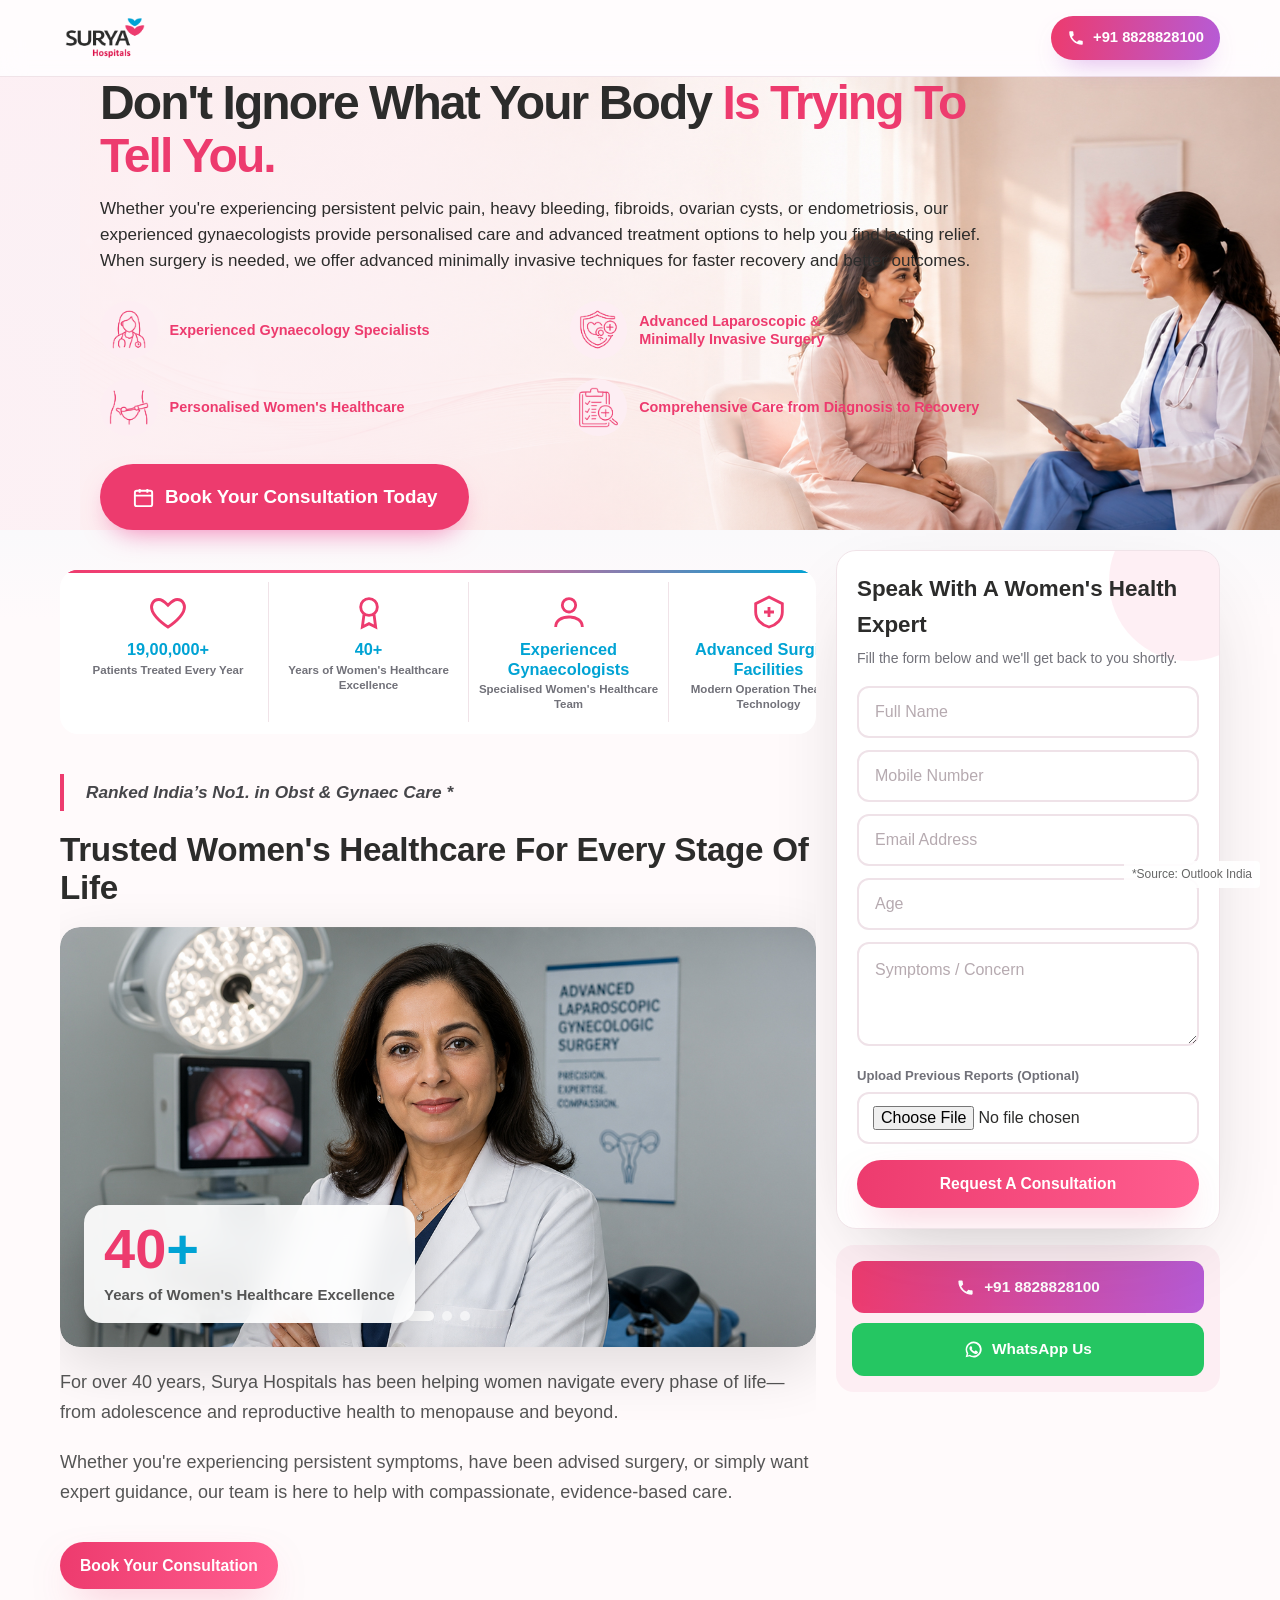
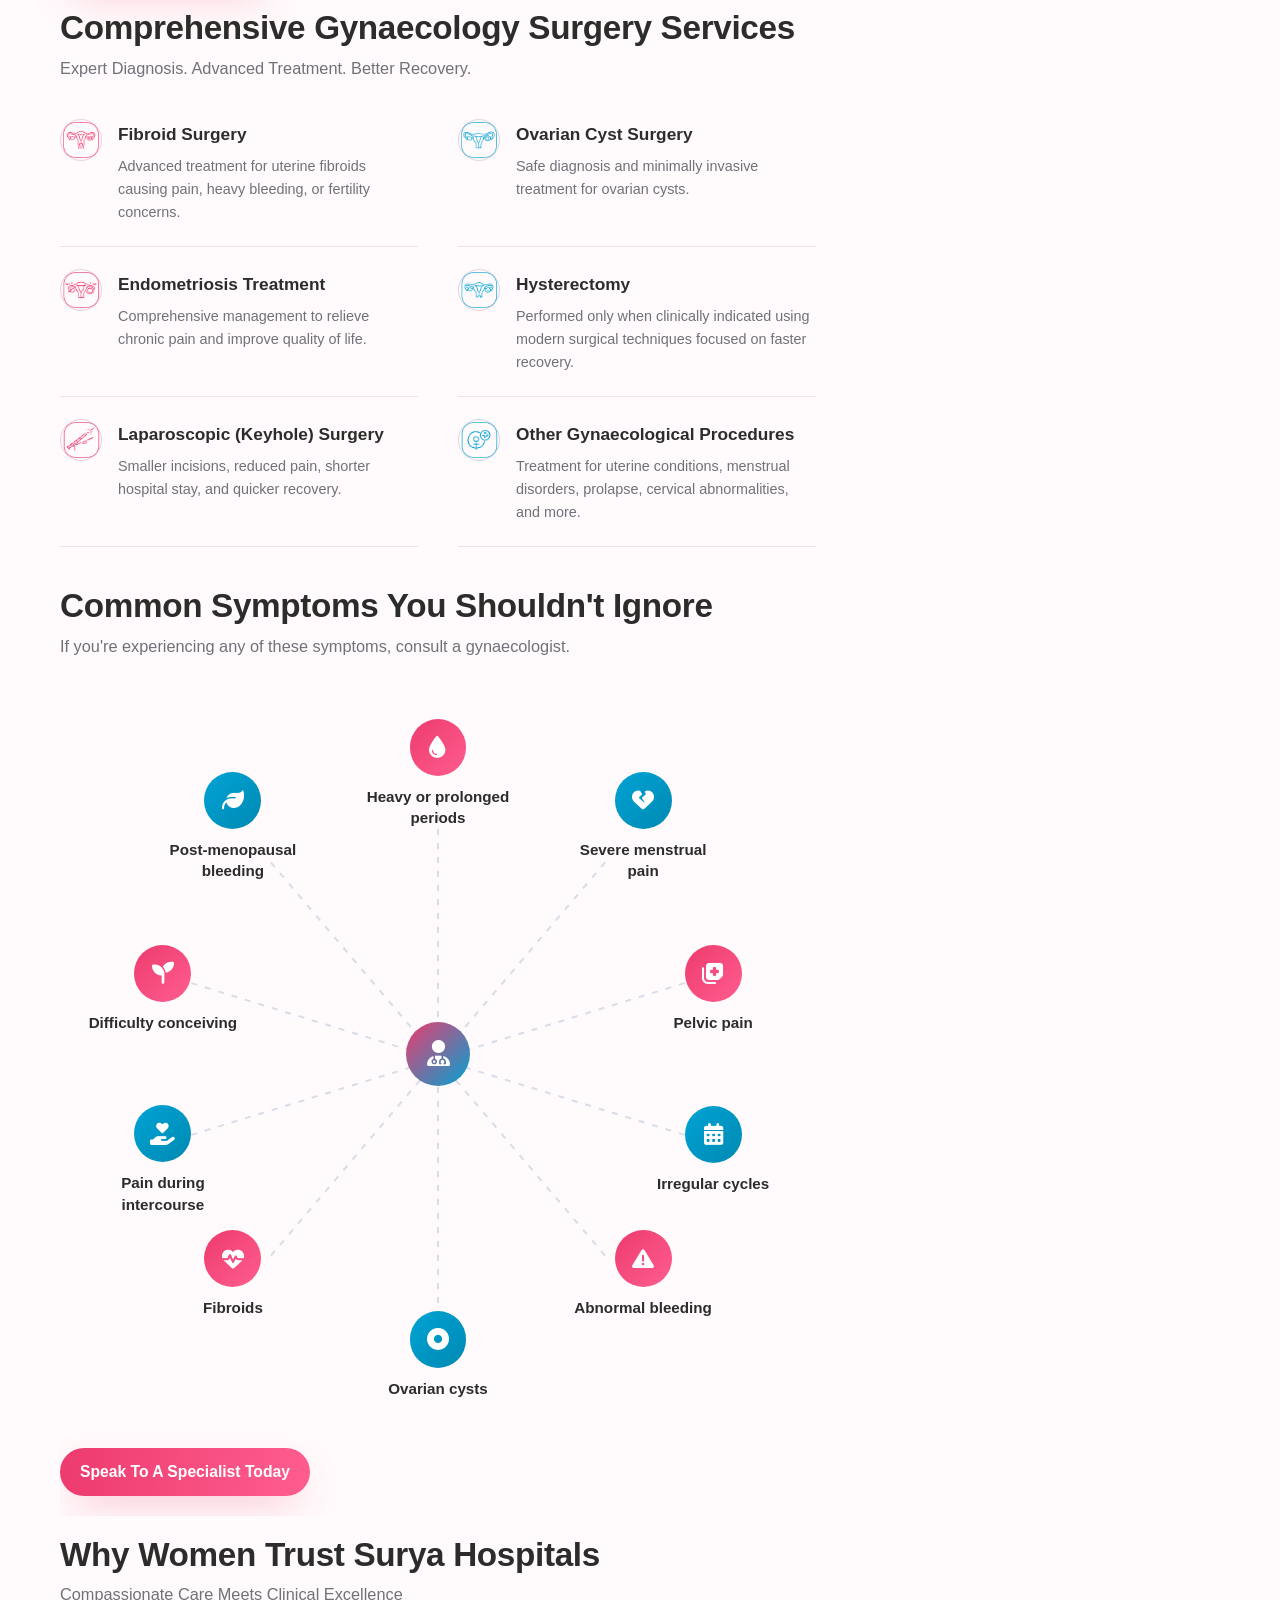
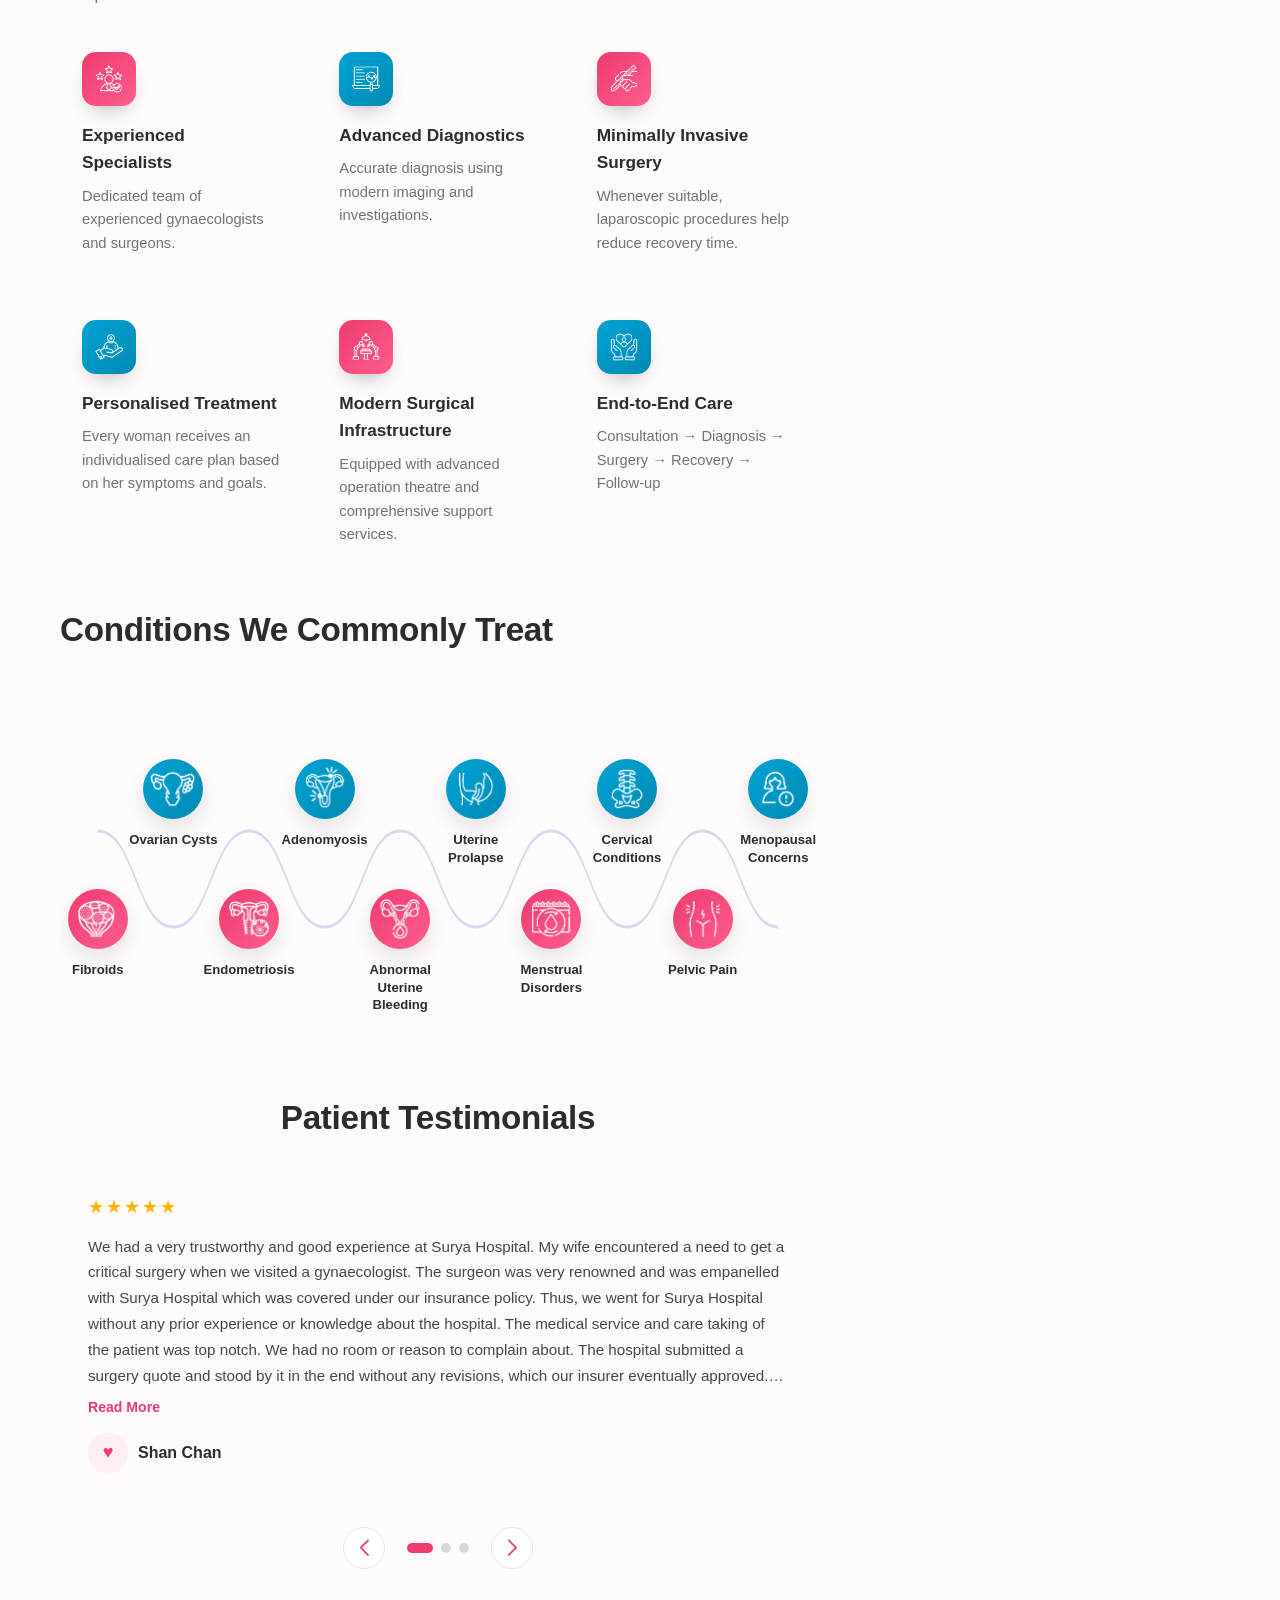
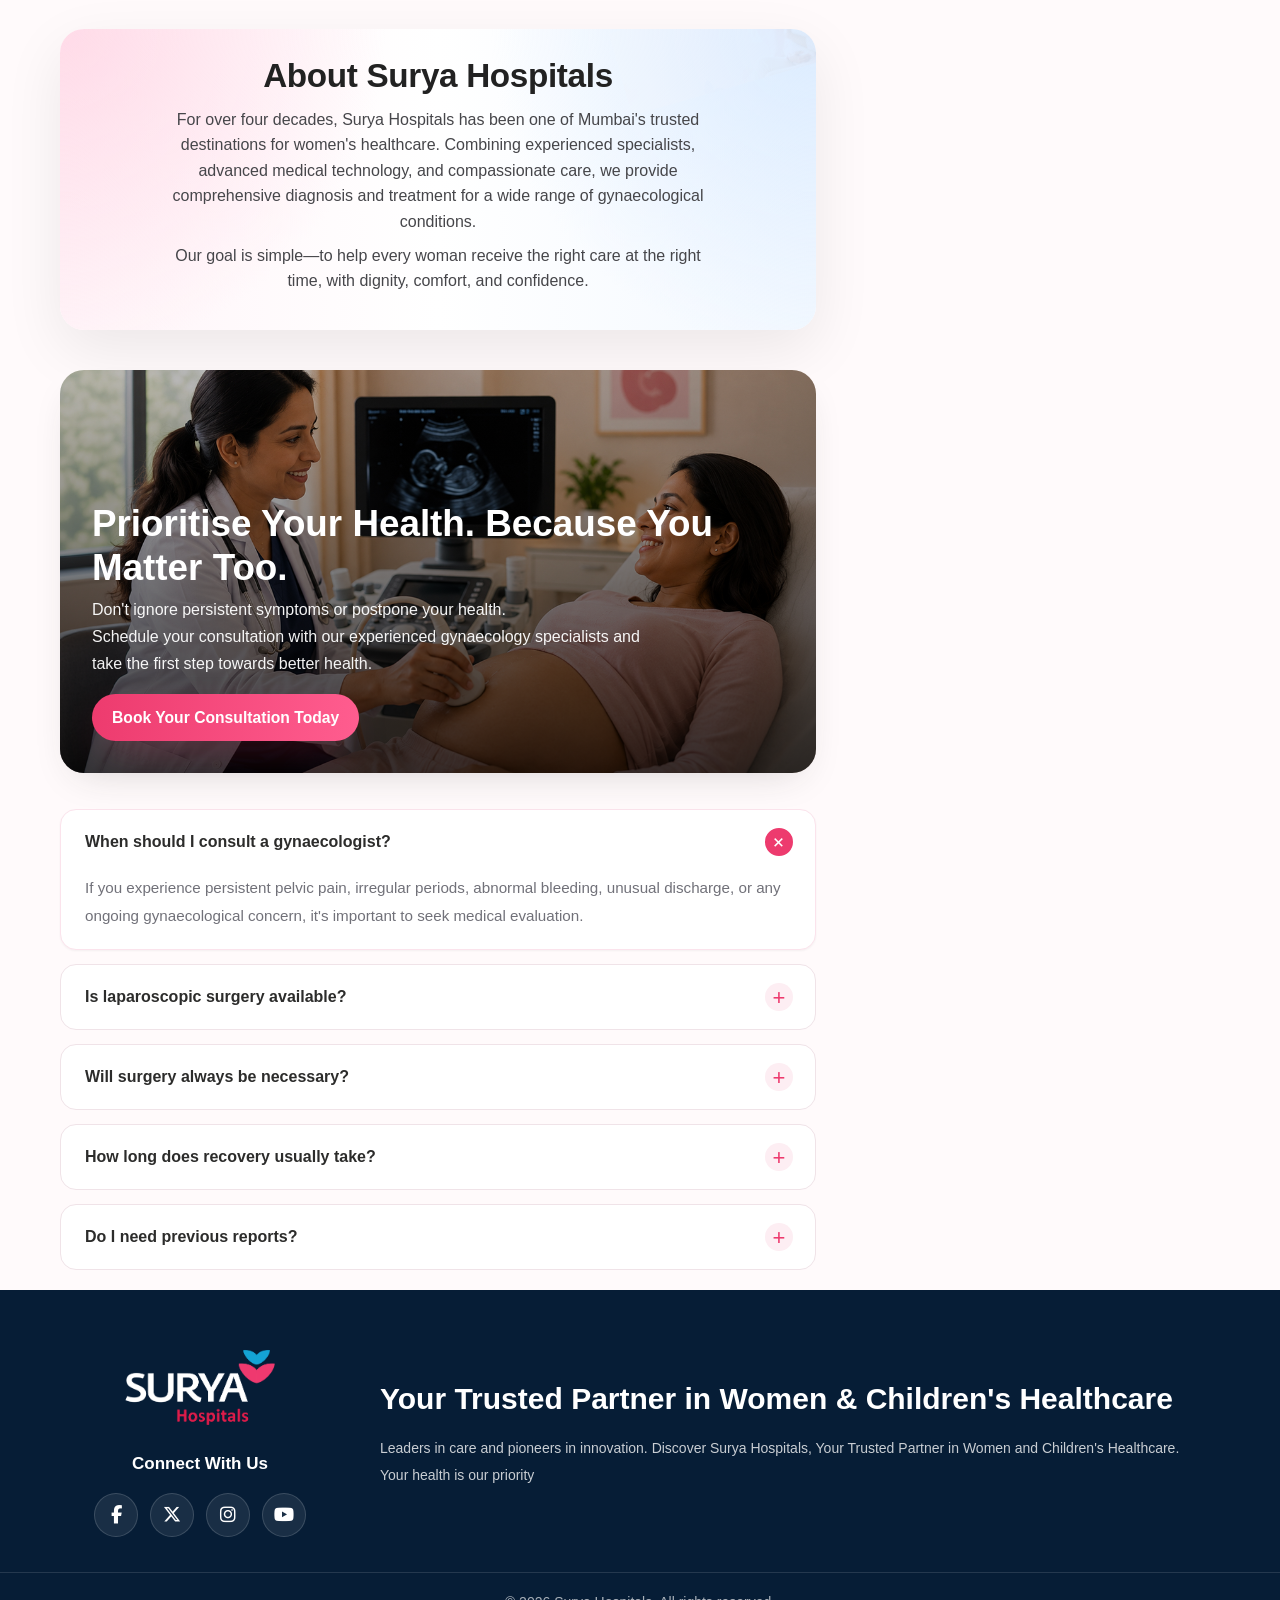
==== commit 47066d1b: "source update" ====
--- a/gynec-surgery/index.html
+++ b/gynec-surgery/index.html
@@ -134,6 +134,9 @@
                 </svg>
                 Book Your Consultation Today
             </a>
+        </div>
+        <div class="source-note">
+            *Source: Outlook India
         </div>
     </section>
 
@@ -251,7 +254,8 @@
             <img src="assets/Surya Logo-05.png" class="bg-item bg-item-2" alt="" aria-hidden="true"
                 onerror="this.remove()">
             <p class="intro-statement" style="font-weight: bold;">Ranked India’s No1. in Obst &
-                Gynaec Care</p>
+                Gynaec Care *</p>
+
             <h2 class="section-title">Trusted Women's Healthcare For Every Stage Of Life</h2>
 
             <div class="why-grid">
--- a/gynec-surgery/css/styles.css
+++ b/gynec-surgery/css/styles.css
@@ -3,6 +3,27 @@
    Reuses the maternity theme tokens & components.
    Brand: Pink #ed3b6e · Blue #00a3d4 · Ink #2c2c2b · Font: Lato
    ============================================================ */
+
+.source-note {
+    position: fixed;
+    bottom: 12px;
+    right: 20px;
+    font-size: 12px;
+    color: #666;
+    background: rgba(255, 255, 255, .9);
+    padding: 4px 8px;
+    border-radius: 4px;
+    z-index: 9999;
+}
+
+@media (max-width: 768px) {
+    .source-note {
+        bottom: 70px;
+        /* Adjust based on your bottom bar height */
+        right: 10px;
+        font-size: 10px;
+    }
+}
 
 .testimonial-text {
     overflow: hidden;
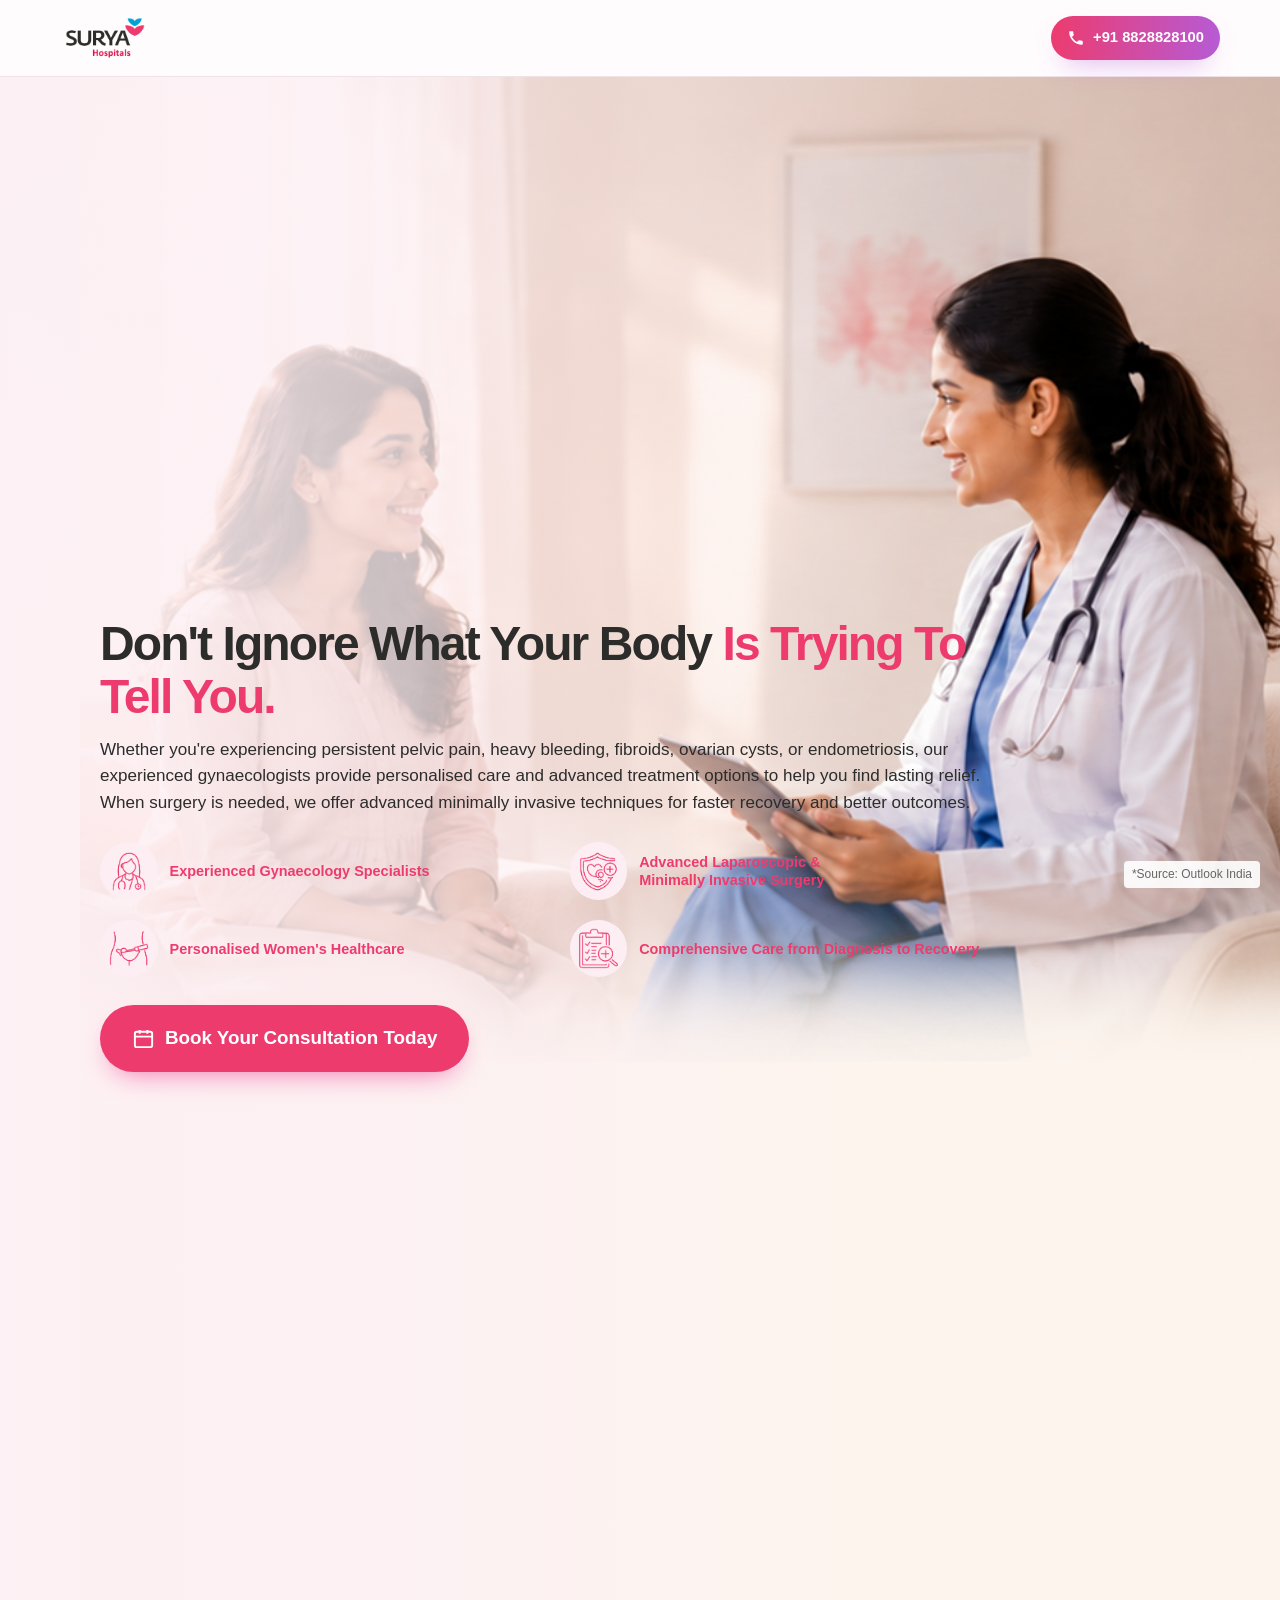
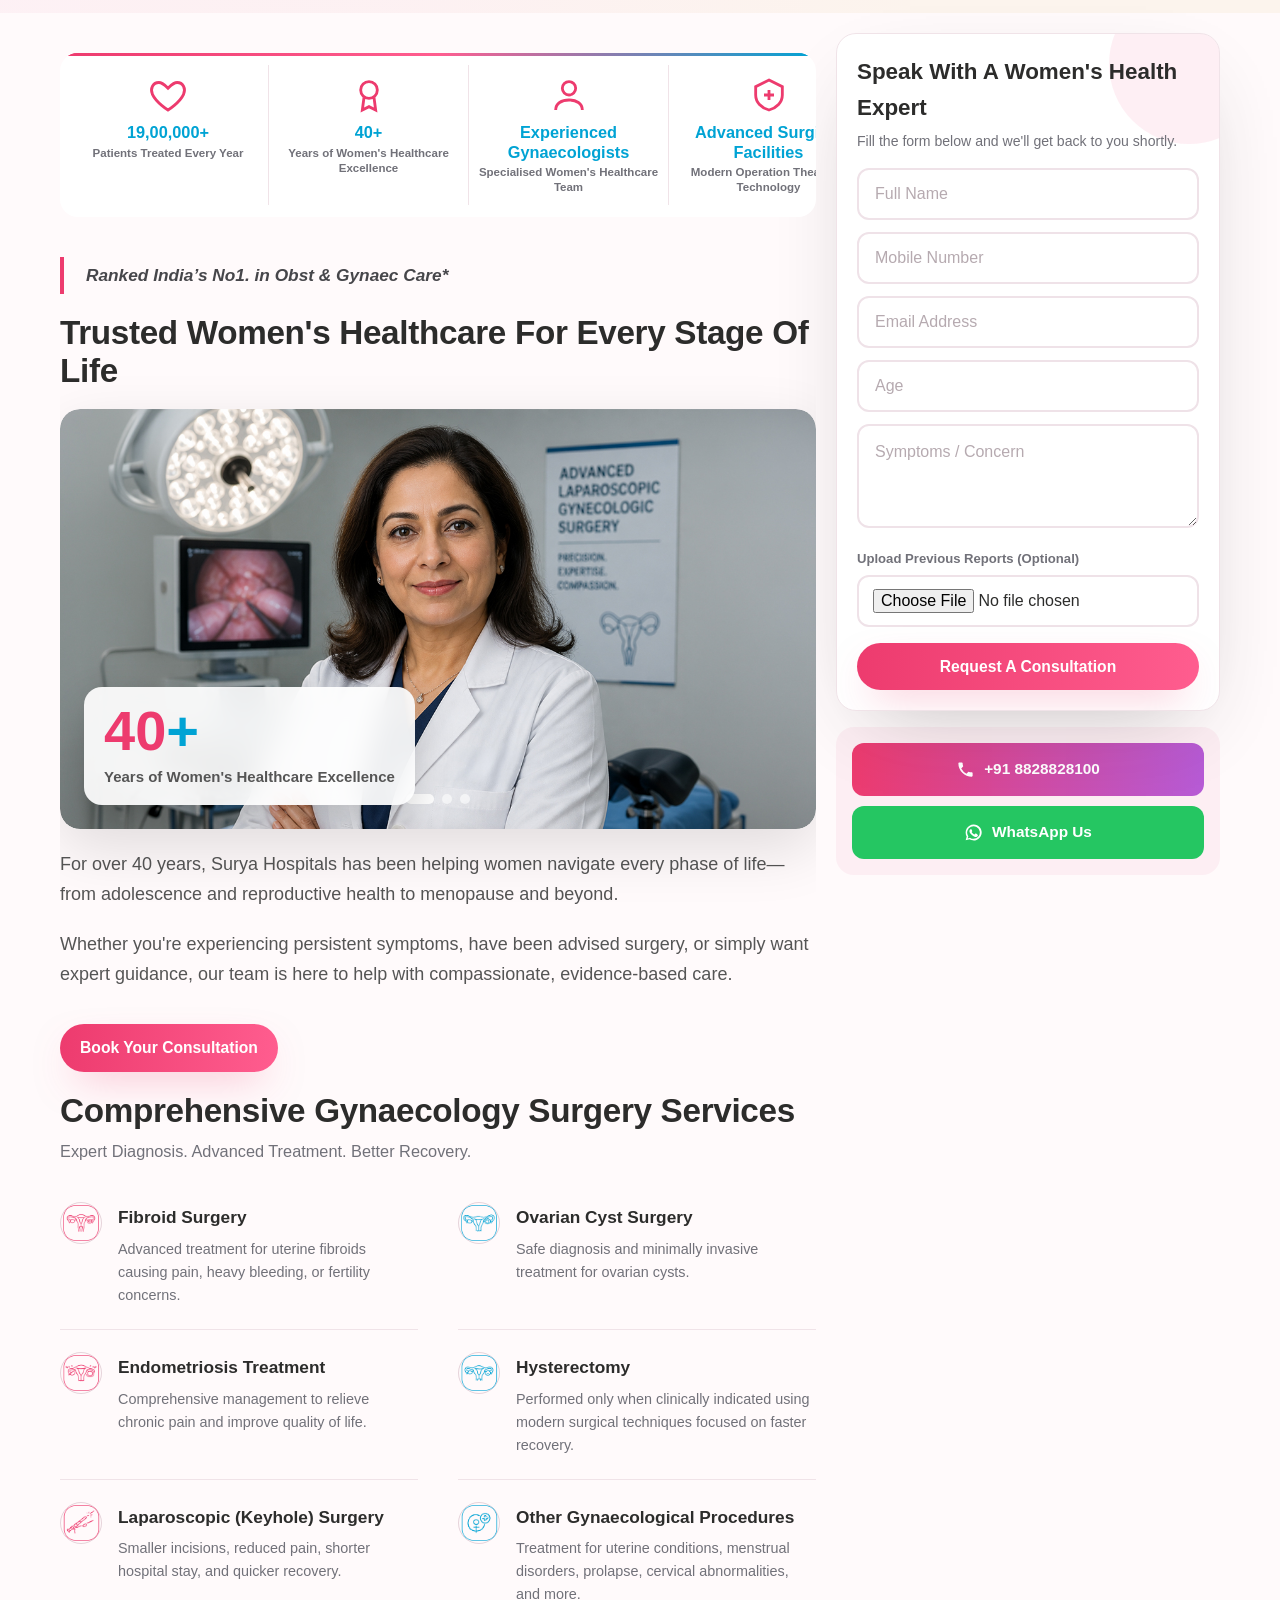
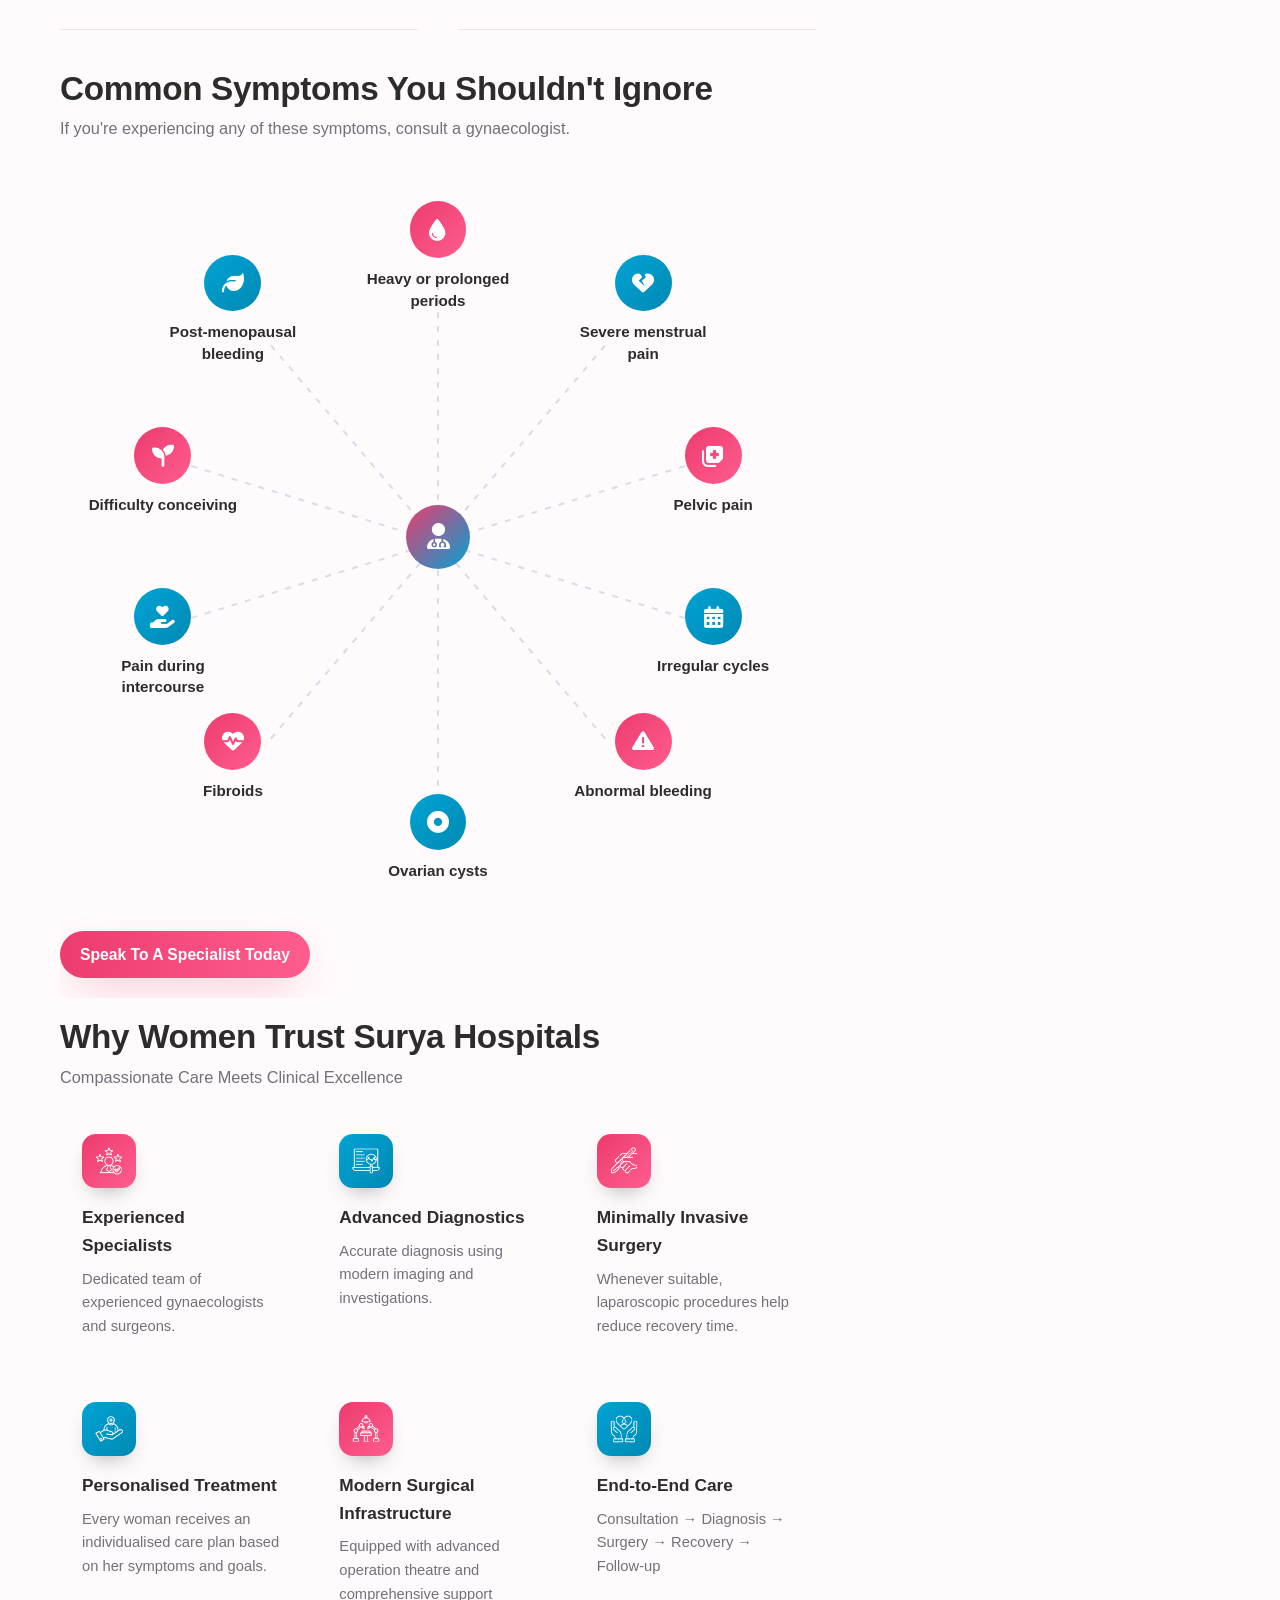
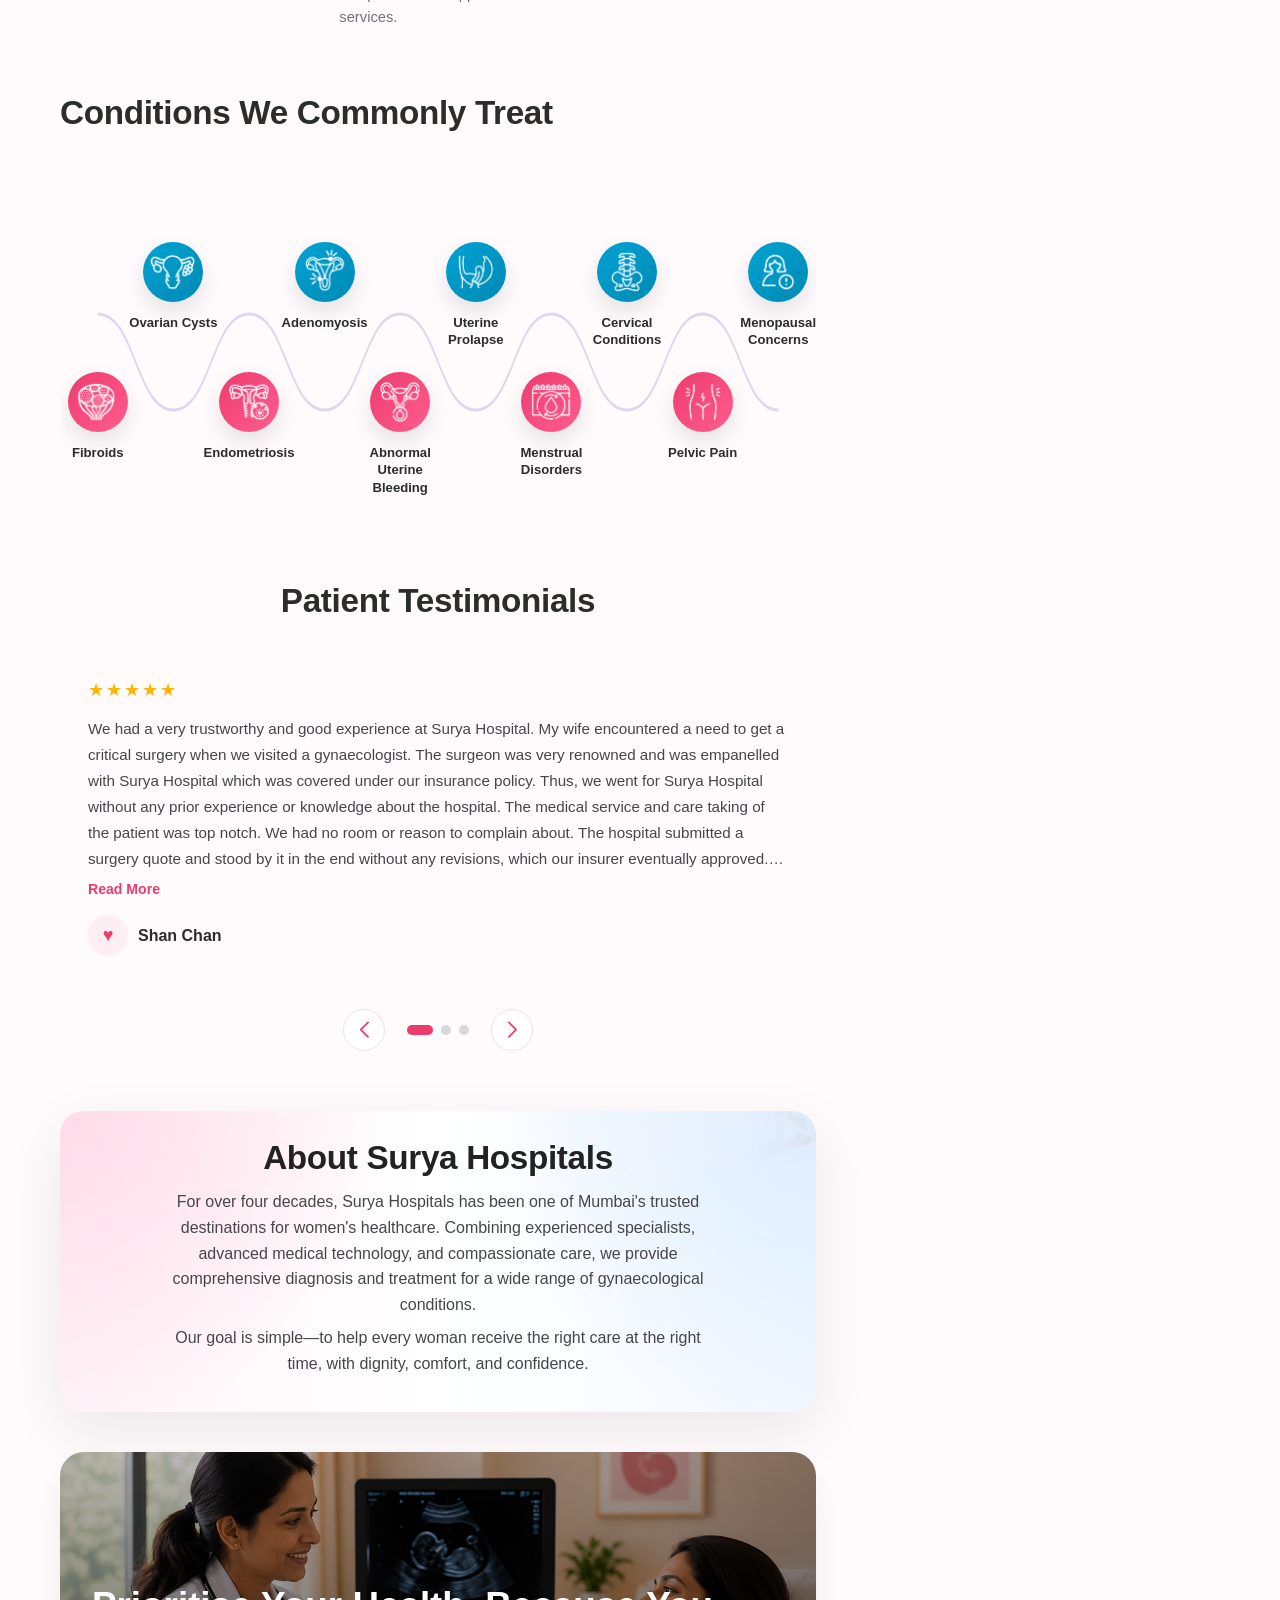
==== commit 7ede33fe: "extra spacce" ====
--- a/gynec-surgery/index.html
+++ b/gynec-surgery/index.html
@@ -254,7 +254,7 @@
             <img src="assets/Surya Logo-05.png" class="bg-item bg-item-2" alt="" aria-hidden="true"
                 onerror="this.remove()">
             <p class="intro-statement" style="font-weight: bold;">Ranked India’s No1. in Obst &
-                Gynaec Care *</p>
+                Gynaec Care*</p>
 
             <h2 class="section-title">Trusted Women's Healthcare For Every Stage Of Life</h2>
 
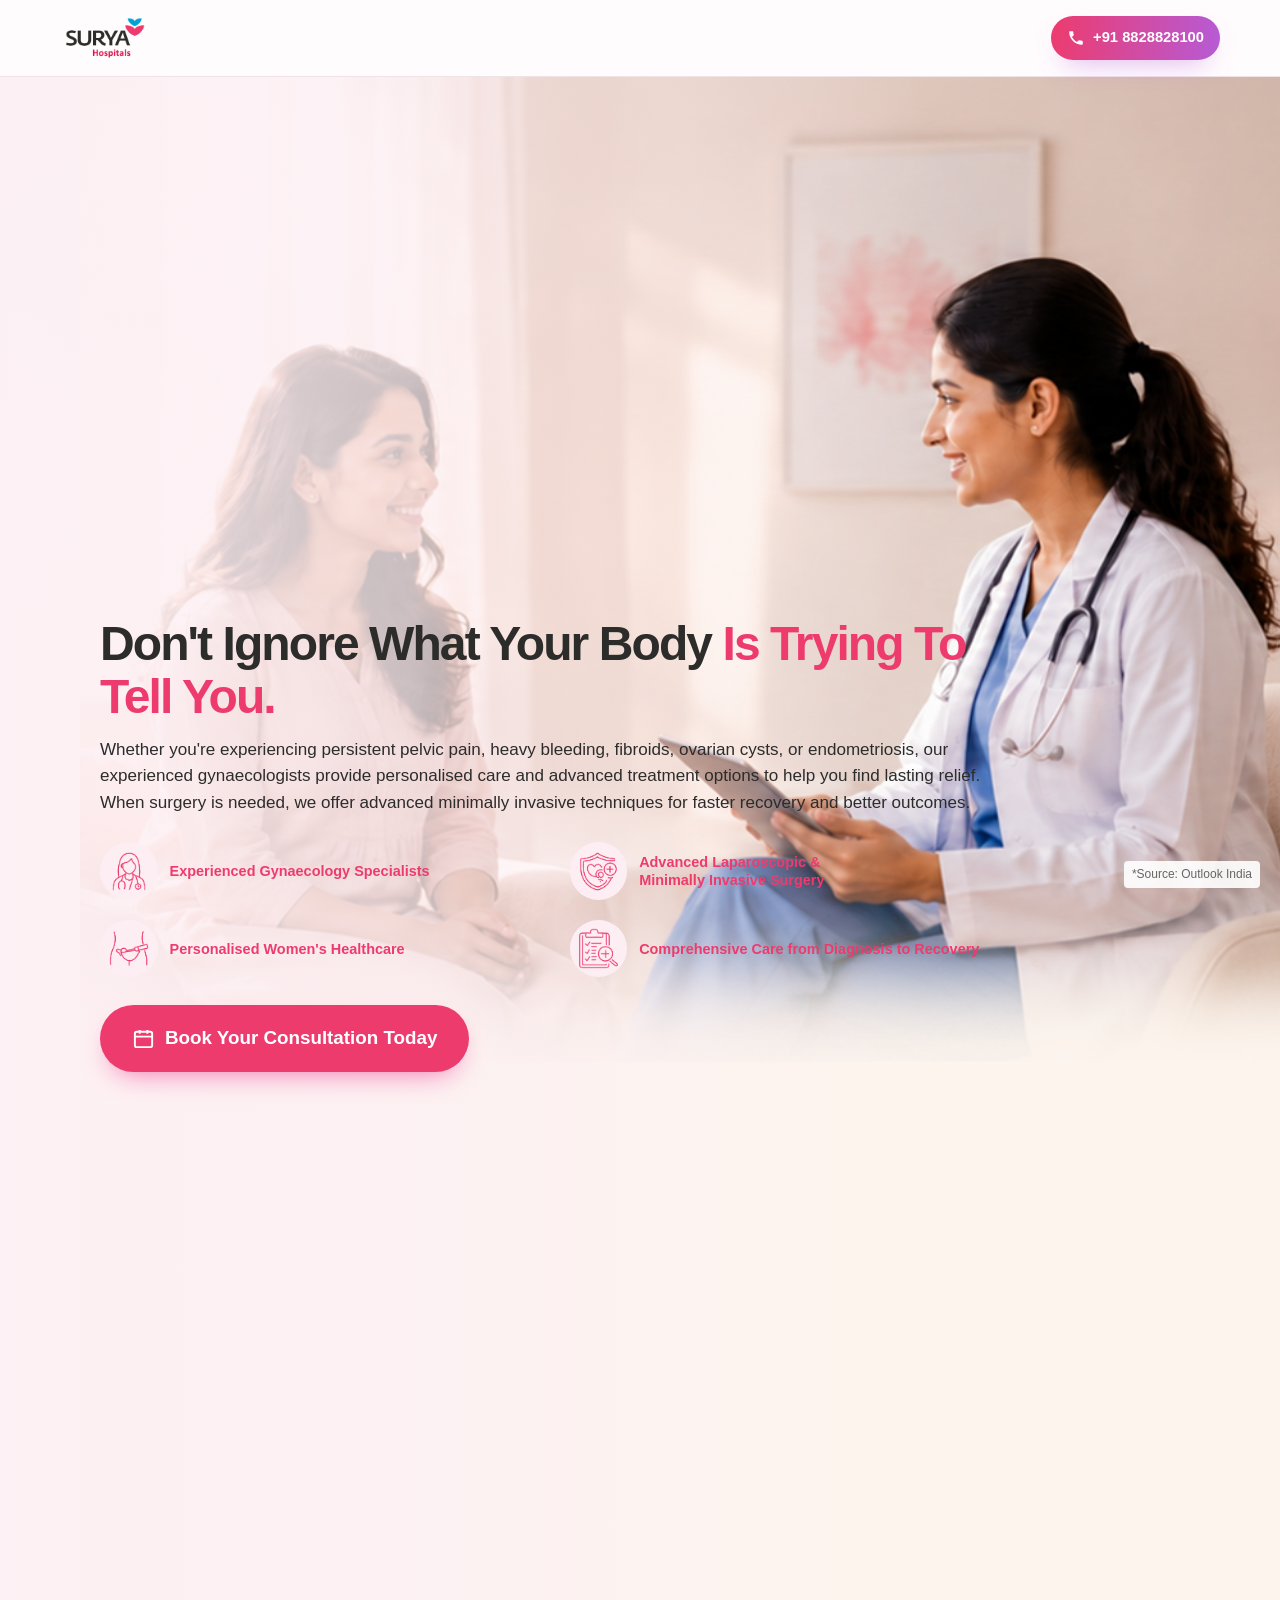
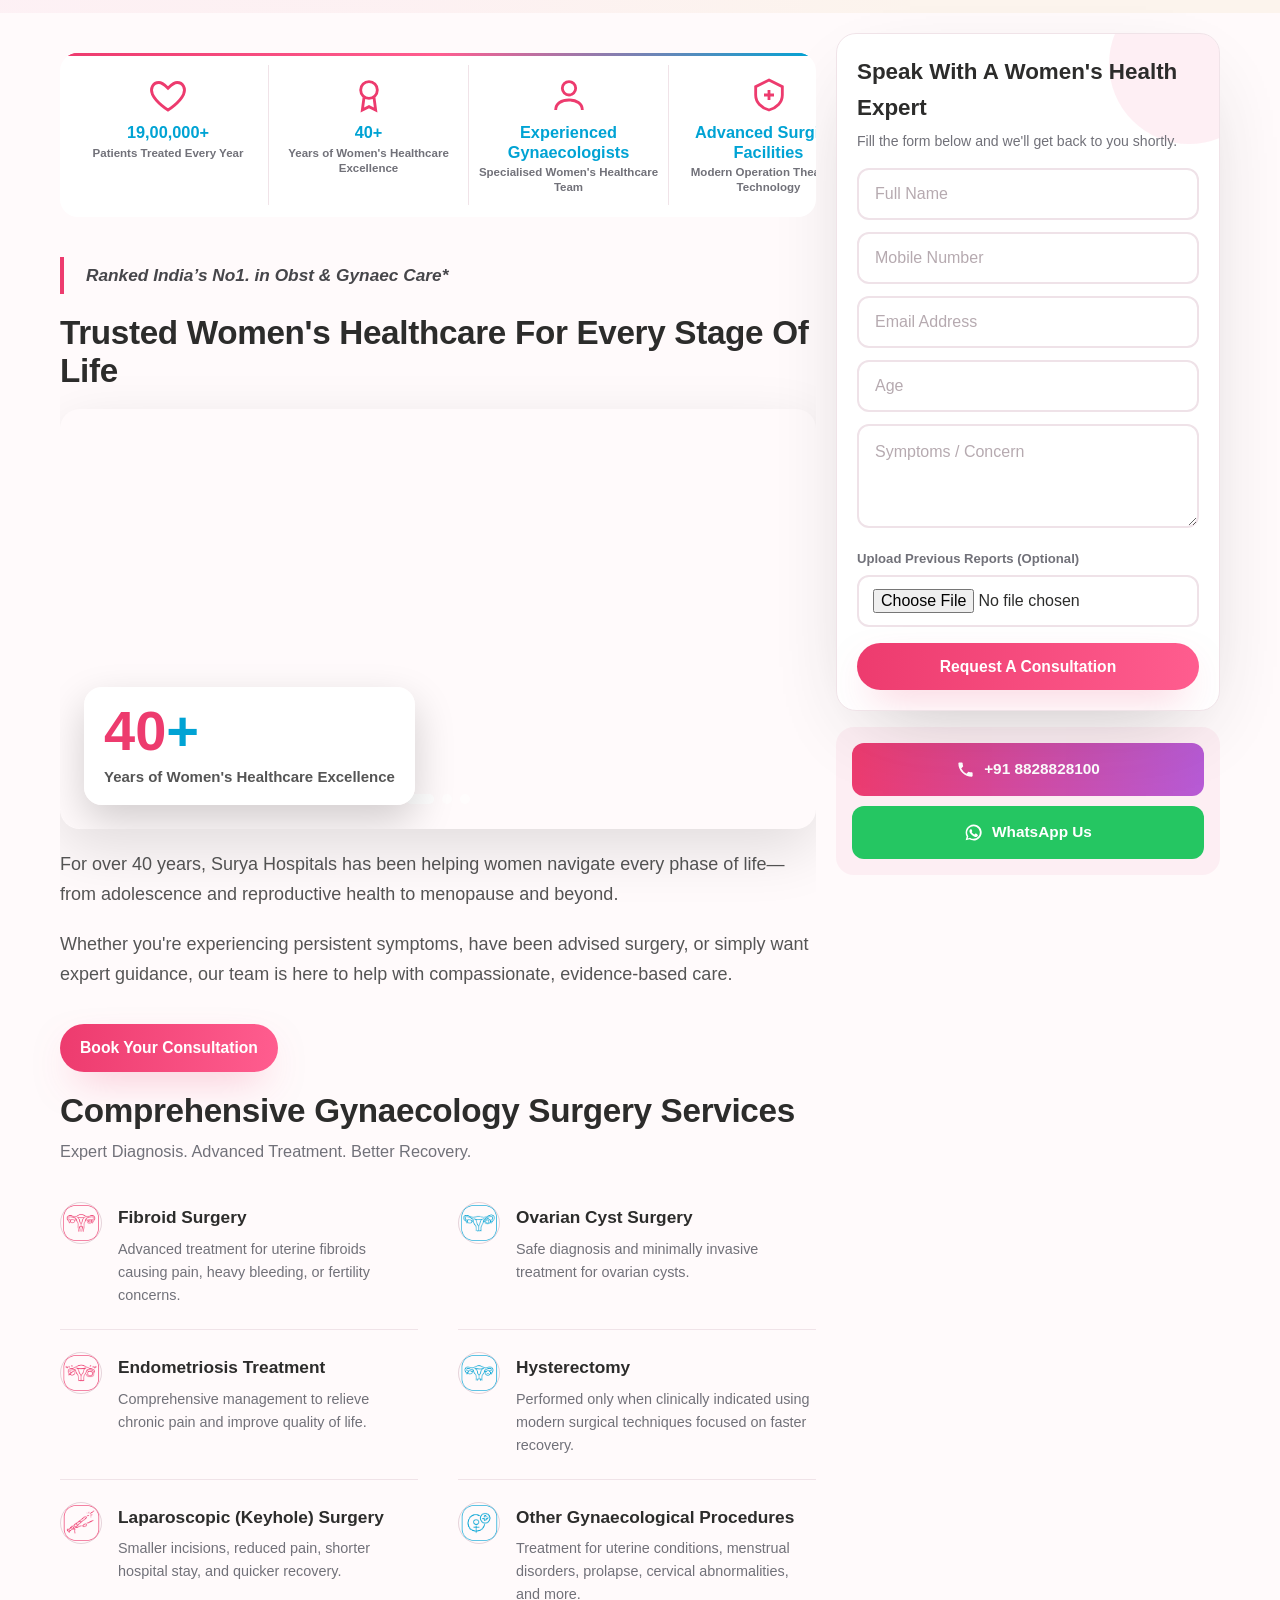
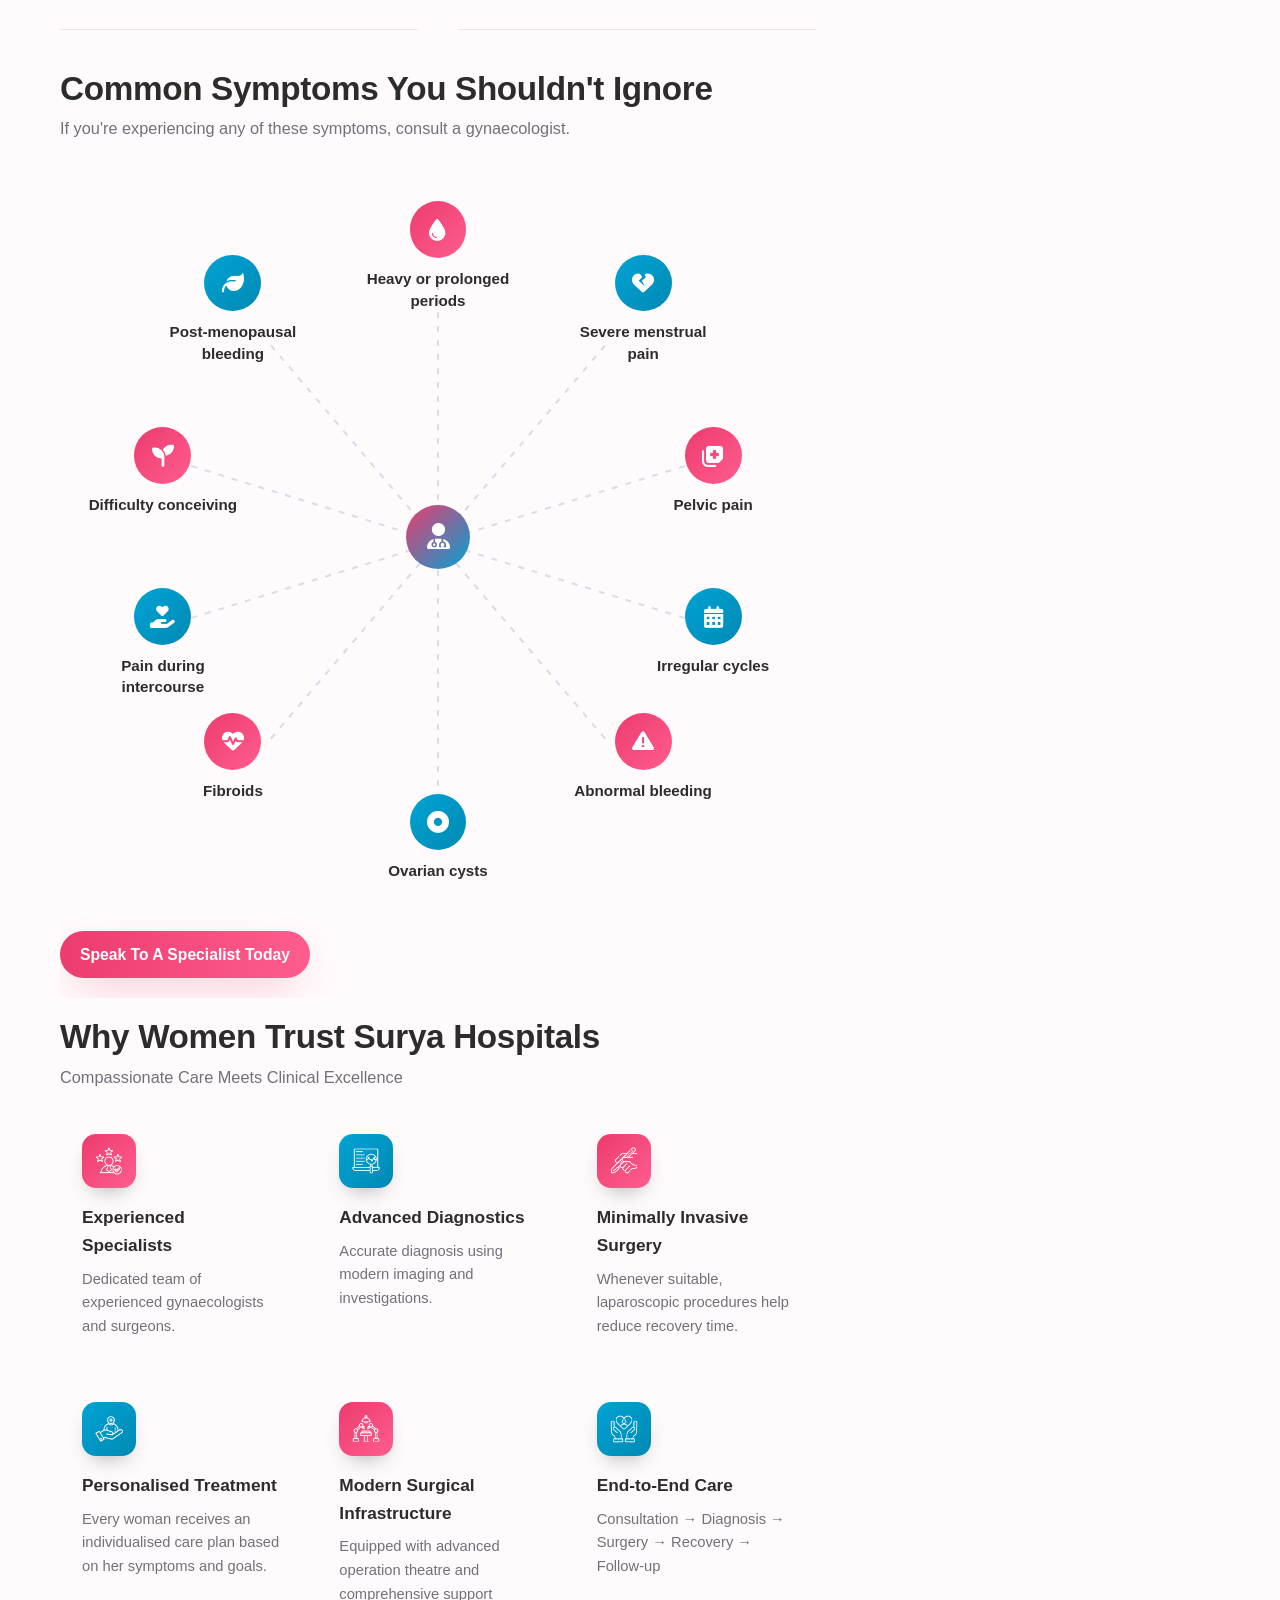
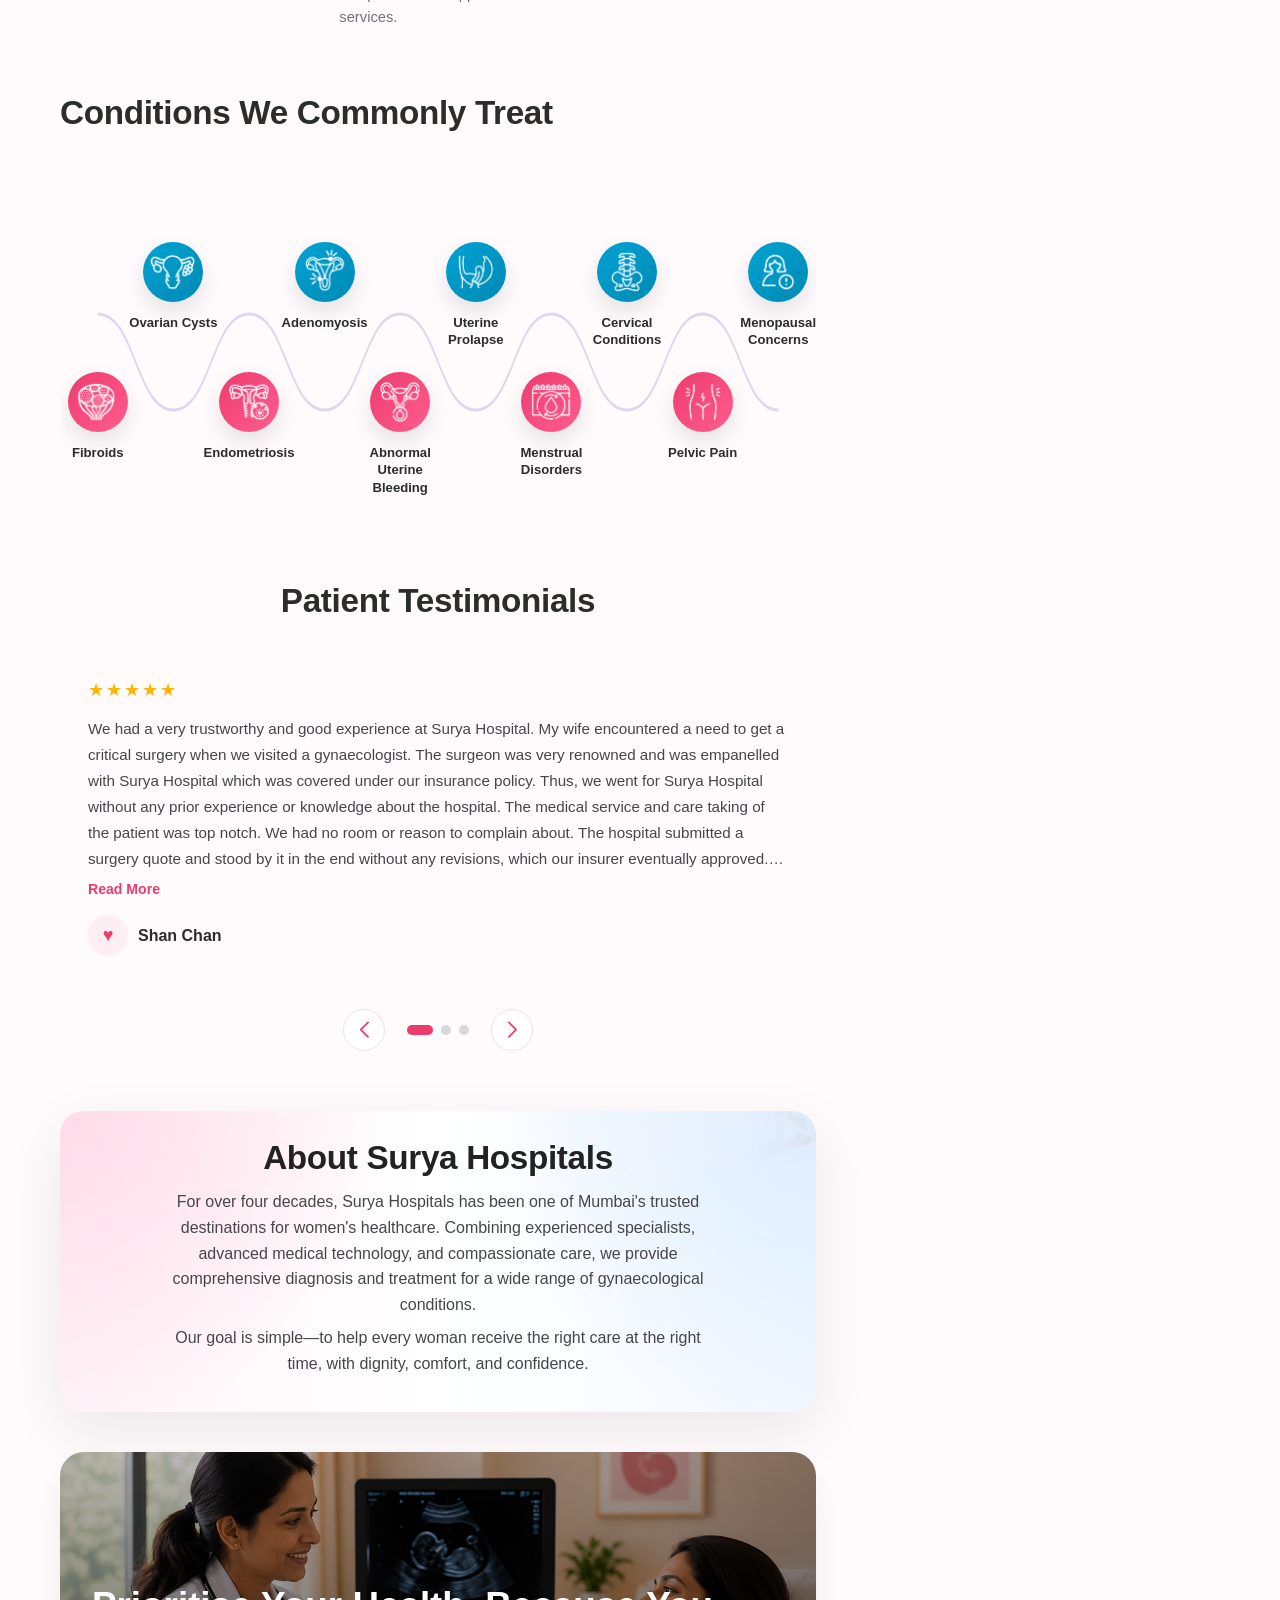
==== commit b804510f: "meta tag added" ====
--- a/gynec-surgery/index.html
+++ b/gynec-surgery/index.html
@@ -16,6 +16,7 @@
     <link rel="stylesheet" href="https://cdn.jsdelivr.net/npm/swiper@11/swiper-bundle.min.css" />
     <link rel="stylesheet" href="https://cdnjs.cloudflare.com/ajax/libs/font-awesome/6.7.2/css/all.min.css">
     <link rel="stylesheet" href="css/styles.css" />
+    <meta name="robots" content="noindex,nofollow">
 </head>
 
 <body>
